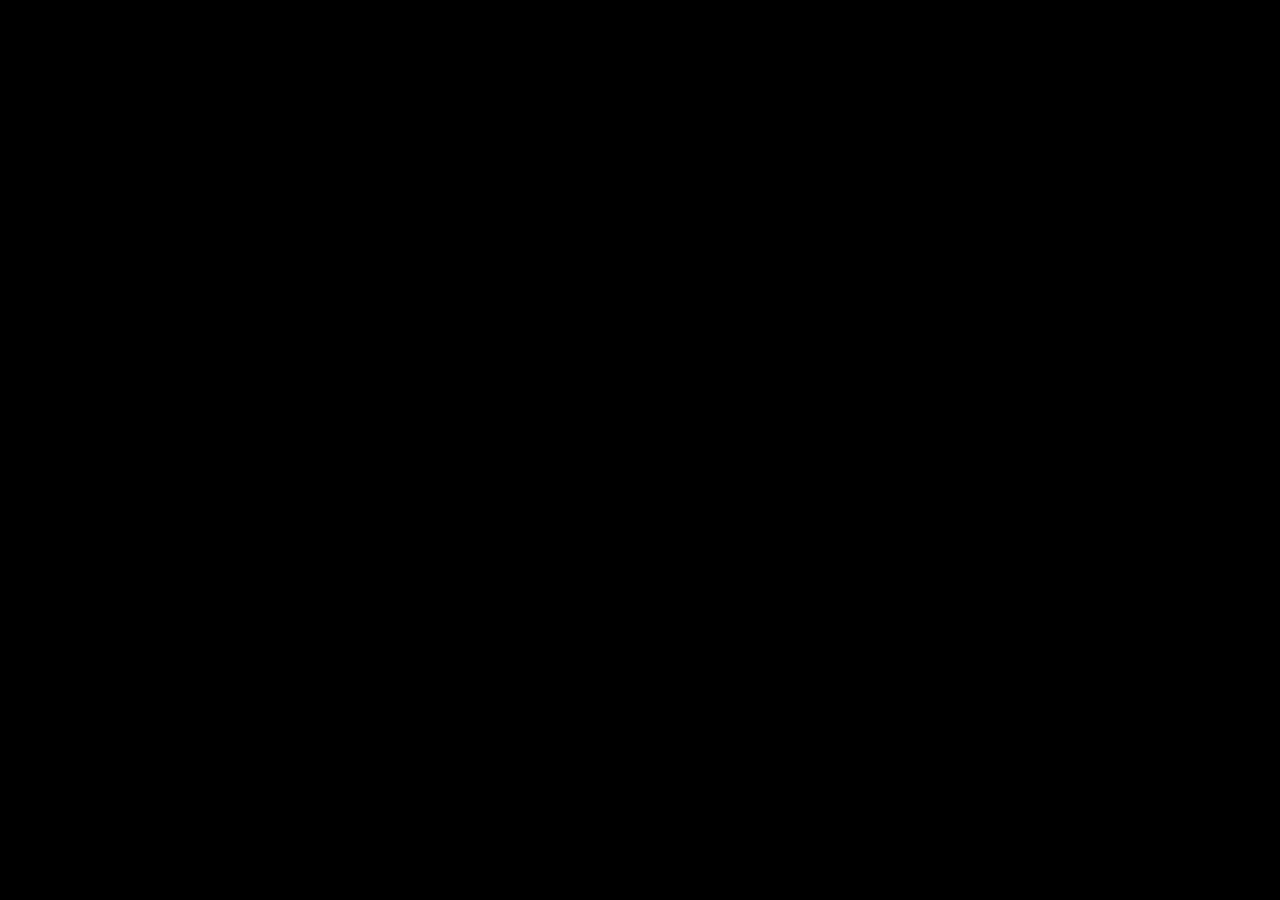
==== index.html @ f534bb90 "Update index.html" ====
<!DOCTYPE html>
<html lang="es">
<head>
  <meta charset="UTF-8">
  <meta name="viewport" content="width=device-width, initial-scale=1, maximum-scale=1, user-scalable=no">
  <title>ENTRENO PRO 2026 - Bulletproof v3.8</title>
  <link rel="manifest" href="./manifest.json">
  <meta name="theme-color" content="#000000">

  <style>
    @import url('https://fonts.googleapis.com/css2?family=Plus+Jakarta+Sans:wght@400;500;600;700;800&family=JetBrains+Mono:wght@500;700;800&display=swap');
    * { font-family: 'Plus Jakarta Sans', system-ui, sans-serif; box-sizing: border-box; margin: 0; padding: 0; }
    .mono { font-family: 'JetBrains Mono', monospace; }
    body { background-color: #000000; color: #f8fafc; min-height: 100vh; -webkit-tap-highlight-color: transparent; }
    
    .glass-card {
      background: linear-gradient(135deg, rgba(18, 18, 22, 0.7) 0%, rgba(10, 10, 14, 0.8) 100%);
      backdrop-filter: blur(20px);
      border: 1px solid rgba(255, 255, 255, 0.08);
    }
    
    .glass-nav {
      background: rgba(5, 5, 8, 0.85);
      backdrop-filter: blur(25px);
      border-top: 1px solid rgba(255, 255, 255, 0.06);
    }

    @keyframes neonPulse {
      0% { box-shadow: 0 0 25px rgba(16,185,129,0.5); border-color: rgba(16,185,129,0.9); }
      100% { box-shadow: 0 0 10px rgba(16,185,129,0.2); border-color: rgba(16,185,129,0.4); }
    }
    .saved-flash { animation: neonPulse 0.5s ease-out; }
    .no-scrollbar::-webkit-scrollbar { display: none; }
    .no-scrollbar { -ms-overflow-style: none; scrollbar-width: none; }
  </style>

  <script src="https://unpkg.com/react@18/umd/react.production.min.js" crossorigin></script>
  <script src="https://unpkg.com/react-dom@18/umd/react-dom.production.min.js" crossorigin></script>
  <script src="https://unpkg.com/@babel/standalone/babel.min.js"></script>
  <script src="https://cdn.tailwindcss.com"></script>
  
  <script src="https://accounts.google.com/gsi/client" async defer></script>
  <script src="https://apis.google.com/js/api.js" async defer></script>
</head>
<body class="bg-black text-slate-100 selection:bg-emerald-500 selection:text-black">
  <div id="root"></div>

  <script type="text/babel">
    const ROUTINE_DATA = [
      {
        id: "lunes",
        label: "LUNES",
        sub: "UPPER",
        ejercicios: [
          {
            id: "press-banca",
            nombre: "PRESS BANCA",
            series: 4,
            como: ["Retrae escápulas y pies firmes en el suelo", "Baja controlado al pecho medio, codos 45°", "Presiona vertical sin rebotar, bloquea arriba"],
            errores: ["Arquear lumbar excesivo o rebotar barra", "Codos totalmente abiertos a 90°"]
          },
          {
            id: "remo-barra",
            nombre: "REMO BARRA",
            series: 4,
            como: ["Bisagra cadera, torso 30-45° estable", "Rema hacia ombligo bajo, barra pegada", "Aprieta dorsales 1s arriba, baja lento"],
            errores: ["Tirar con impulso de lumbar", "Encoger hombros hacia orejas"]
          },
          {
            id: "press-inclinado-manc",
            nombre: "PRESS INCLINADO MANCUERNAS",
            series: 3,
            como: ["Banco 30°, muñecas neutras arriba", "Baja hasta estiramiento pecho sin chocar", "Sube sin juntar mancuernas bruscamente"],
            errores: ["Banco demasiado vertical", "Arco dorsal inestable"]
          },
          {
            id: "jalon-neutro",
            nombre: "JALÓN NEUTRO",
            series: 3,
            como: ["Agarre neutro cerrado, pecho alto", "Tira codos hacia costillas, no hacia atrás", "Estira completo sin perder tensión"],
            errores: ["Inclinarse mucho hacia atrás", "Usar solo bíceps sin deprimir escápulas"]
          },
          {
            id: "elevacion-lateral",
            nombre: "ELEVACIÓN LATERAL",
            series: 2,
            como: ["Mancuernas a lados, codo semi flexionado", "Eleva hasta altura hombro liderando codo", "Baja 2s sin balanceo"],
            errores: ["Usar trapecio superior", "Balancear tronco para impulso"]
          }
        ]
      },
      {
        id: "martes",
        label: "MARTES",
        sub: "LOWER",
        ejercicios: [
          {
            id: "sentadilla",
            nombre: "SENTADILLA",
            series: 4,
            como: ["Barra media-trapecio, pies ancho hombros", "Rodillas hacia afuera, rompe paralelo", "Sube empujando suelo, cadera y hombros a la vez"],
            errores: ["Talones se levantan o rodillas colapsan dentro", "Perder tensión lumbar abajo"]
          },
          {
            id: "rdl",
            nombre: "RDL",
            series: 3,
            como: ["Barra pegada a piernas, bisagra profunda", "Espalda neutra, glúteos atrás hasta estiramiento", "Sube empujando cadera adelante"],
            errores: ["Flexionar rodillas como sentadilla", "Redondear espalda baja"]
          },
          {
            id: "prensa-45",
            nombre: "PRENSA 45°",
            series: 2,
            como: ["Pies medios plataforma, lumbar apoyada", "Baja controlado hasta 90° rodilla", "Empuja sin bloquear rodillas violento"],
            errores: ["Glúteo se despega abajo", "Bajar muy corto por ego"]
          },
          {
            id: "curl-femoral-tumbado",
            nombre: "CURL FEMORAL TUMBADO",
            series: 3,
            como: ["Cadera pegada al banco, agarre firme", "Flexiona hasta tope sin levantar cadera", "Baja lento 2s"],
            errores: ["Elevar cadera para trampear", "Rango parcial constante"]
          },
          {
            id: "gemelo-pie",
            nombre: "GEMELO DE PIE",
            series: 4,
            como: ["Apoyo antepié, estira abajo completo", "Pausa 1s arriba contrayendo fuerte", "Rodilla extendida sin bloqueo"],
            errores: ["Rebotar sin control", "No estirar abajo"]
          }
        ]
      },
      {
        id: "jueves",
        label: "JUEVES",
        sub: "UPPER",
        ejercicios: [
          {
            id: "press-militar",
            nombre: "PRESS MILITAR",
            series: 3,
            como: ["Glúteo apretado, costillas abajo", "Barra de clavícula a sobre cabeza recto", "Cabeza pasa al frente al final"],
            errores: ["Arquear lumbar excesivo", "Barra se va muy al frente"]
          },
          {
            id: "remo-polea",
            nombre: "REMO POLEA",
            series: 3,
            como: ["Torso vertical, agarre medio", "Codos atrás, pausa 1s contra abdomen", "Estira dorsal sin encorvar"],
            errores: ["Jalar con impulso de tronco", "No retraer escápula"]
          },
          {
            id: "fondos",
            nombre: "FONDOS",
            series: 3,
            como: ["Hombros deprimidos, leve inclinación", "Baja hasta 90° codo, pecho estirado", "Sube bloqueando sin encoger"],
            errores: ["Hombros hacia orejas", "Rango muy corto"]
          },
          {
            id: "curl-inclinado",
            nombre: "CURL INCLINADO",
            series: 3,
            como: ["Banco 60°, hombros atrás", "Curl sin mover hombro, supina completo", "Baja lento estirando bíceps"],
            errores: ["Balancear mancuerna con hombro", "No extender abajo"]
          },
          {
            id: "pajaros-maquina",
            nombre: "PÁJAROS MÁQUINA",
            series: 3,
            como: ["Pecho apoyado, agarre neutro", "Abre codos atrás hasta línea hombro", "Aprieta deltoide posterior arriba"],
            errores: ["Usar trapecio superior", "Rango excesivo hiperextendiendo"]
          }
        ]
      },
      {
        id: "viernes",
        label: "VIERNES",
        sub: "LOWER",
        ejercicios: [
          {
            id: "hack-squat",
            nombre: "HACK SQUAT",
            series: 3,
            como: ["Espalda pegada, pies medio-altos", "Baja profundo controlado", "Empuja con talón sin despegar lumbar"],
            errores: ["Rodillas dentro o talones arriba", "Descenso a medias"]
          },
          {
            id: "hip-thrust",
            nombre: "HIP THRUST",
            series: 3,
            como: ["Escápulas en banco, barbilla neutra", "Sube cadera hasta línea rodilla-hombro", "Aprieta glúteo 1s arriba"],
            errores: ["Hiperextender lumbar arriba", "Pies muy lejos/cerca"]
          },
          {
            id: "bulgara",
            nombre: "ZANCADA BÚLGARA",
            series: 2,
            como: ["Pie trasero en banco, tronco recto", "Baja rodilla trasera casi al suelo", "Sube con pierna delantera sin impulso"],
            errores: ["Tronco se inclina excesivo", "Rodilla delantera colapsa dentro"]
          },
          {
            id: "ext-cuadriceps",
            nombre: "EXTENSIÓN CUÁDRICEPS",
            series: 2,
            como: ["Respaldo firme, punta pie neutra", "Extiende hasta casi bloqueo controlado", "Baja 2s sin dejar caer"],
            errores: ["Arrancar con tirón de cadera", "Dejar caer el peso en la bajada"]
          }
        ]
      }
    ];

    const MODE_CONFIGS = {
      fuerza: {
        label: "FUERZA",
        repsDefault: 4,
        repsRange: "3-5",
        rirDefault: 2,
        restDefault: 180,
        desc: "Alta Carga · Descanso Largo"
      },
      hipertrofia: {
        label: "HIPERTROFIA",
        repsDefault: 8,
        repsRange: "6-12",
        rirDefault: 1,
        restDefault: 90,
        desc: "Volumen Óptimo · Tensión Estructurada"
      },
      resistencia: {
        label: "RESISTENCIA",
        repsDefault: 15,
        repsRange: "12-20",
        rirDefault: 0,
        restDefault: 60,
        desc: "Densidad Metabólica · Fallo Controlado"
      }
    };

    function App() {
      const [activeTab, setActiveTab] = React.useState("lunes");
      const [trainingMode, setTrainingMode] = React.useState("hipertrofia");
      const [profiles, setProfiles] = React.useState(["Perfil Principal"]);
      const [currentProfile, setCurrentProfile] = React.useState("Perfil Principal");
      const [logs, setLogs] = React.useState({});
      const [expandedEx, setExpandedEx] = React.useState({});
      const [showHelp, setShowHelp] = React.useState({});
      const [showGlossary, setShowGlossary] = React.useState(false);
      const [inputs, setInputs] = React.useState({});
      const [syncStatus, setSyncStatus] = React.useState("Desconectado de Drive");
      const [accessToken, setAccessToken] = React.useState(null);
      const [flashExId, setFlashExId] = React.useState(null);
      const [timer, setTimer] = React.useState({ active: false, secondsLeft: 0, totalSeconds: 0, exName: "" });

      const currentMode = MODE_CONFIGS[trainingMode];

      React.useEffect(() => {
        const saved = localStorage.getItem(`entreno_logs_${currentProfile}`);
        if (saved) {
          try { setLogs(JSON.parse(saved)); } catch(e){}
        } else {
          setLogs({});
        }
      }, [currentProfile]);

      React.useEffect(() => {
        let interval = null;
        if (timer.active && timer.secondsLeft > 0) {
          interval = setInterval(() => {
            setTimer(prev => ({ ...prev, secondsLeft: prev.secondsLeft - 1 }));
          }, 1000);
        } else if (timer.secondsLeft === 0 && timer.active) {
          setTimer(prev => ({ ...prev, active: false }));
          if (navigator.vibrate) navigator.vibrate([200, 100, 200]);
        }
        return () => clearInterval(interval);
      }, [timer.active, timer.secondsLeft]);

      const handleGoogleLogin = () => {
        const client = google.accounts.oauth2.initTokenClient({
          client_id: '743772639737-jrf3qhna3putebqeve97i7p1krftd6j3.apps.googleusercontent.com',
          scope: 'https://www.googleapis.com/auth/drive.file',
          callback: (response) => {
            if (response.access_token) {
              setAccessToken(response.access_token);
              setSyncStatus("Conectado a Drive ☁️");
              alert("¡Conectado correctamente con Google Drive!");
            }
          },
        });
        client.requestAccessToken();
      };

      const syncToDriveCloud = async (updatedLogs) => {
        if (!accessToken) return;
        setSyncStatus("Sincronizando...");
        try {
          const fileContent = JSON.stringify({ profile: currentProfile, logs: updatedLogs, updatedAt: new Date().toISOString() }, null, 2);
          const fileName = `entreno_backup_${currentProfile}.json`;

          const searchRes = await fetch(`https://www.googleapis.com/drive/v3/files?q=name='${fileName}' and mimeType='application/json'`, {
            headers: { Authorization: `Bearer ${accessToken}` }
          });
          const searchData = await searchRes.json();

          if (searchData.files && searchData.files.length > 0) {
            const fileId = searchData.files[0].id;
            await fetch(`https://www.googleapis.com/upload/drive/v3/files/${fileId}?uploadType=media`, {
              method: 'PATCH',
              headers: { Authorization: `Bearer ${accessToken}`, 'Content-Type': 'application/json' },
              body: fileContent
            });
          } else {
            const metadata = { name: fileName, mimeType: 'application/json' };
            const form = new FormData();
            form.append('metadata', new Blob([JSON.stringify(metadata)], { type: 'application/json' }));
            form.append('file', new Blob([fileContent], { type: 'application/json' }));

            await fetch('https://www.googleapis.com/upload/drive/v3/files?uploadType=multipart', {
              method: 'POST',
              headers: { Authorization: `Bearer ${accessToken}` },
              body: form
            });
          }
          setSyncStatus("Sincronizado ✔️");
        } catch (err) {
          setSyncStatus("Error Drive ⚠️");
        }
      };

      const handleWeightChange = (exId, delta) => {
        setInputs(prev => {
          const current = prev[exId] || { peso: 50, reps: currentMode.repsDefault, rir: currentMode.rirDefault };
          const newPeso = Math.max(0, +(current.peso + delta).toFixed(2));
          return { ...prev, [exId]: { ...current, peso: newPeso } };
        });
      };

      const handleStepChange = (exId, field, delta) => {
        setInputs(prev => {
          const current = prev[exId] || { peso: 50, reps: currentMode.repsDefault, rir: currentMode.rirDefault };
          let val = current[field] + delta;
          if (field === 'reps') val = Math.max(1, val);
          if (field === 'rir') val = Math.max(0, Math.min(5, val));
          return { ...prev, [exId]: { ...current, [field]: val } };
        });
      };

      const handleSaveSet = (ex) => {
        const exId = ex.id;
        const setInput = inputs[exId] || { peso: 50, reps: currentMode.repsDefault, rir: currentMode.rirDefault };
        const newLogs = { ...logs };
        if (!newLogs[exId]) newLogs[exId] = [];
        const newEntry = {
          fecha: new Date().toISOString().split('T')[0],
          hora: new Date().toLocaleTimeString([], { hour: '2-digit', minute: '2-digit' }),
          modo: trainingMode,
          ...setInput
        };
        newLogs[exId].unshift(newEntry);
        setLogs(newLogs);
        
        localStorage.setItem(`entreno_logs_${currentProfile}`, JSON.stringify(newLogs));
        syncToDriveCloud(newLogs);

        setFlashExId(exId);
        setTimeout(() => setFlashExId(null), 600);

        const restSecs = currentMode.restDefault;
        setTimer({ active: true, secondsLeft: restSecs, totalSeconds: restSecs, exName: ex.nombre });
      };

      const handleDeleteSet = (exId, index) => {
        const newLogs = { ...logs };
        if (newLogs[exId]) {
          newLogs[exId].splice(index, 1);
          if (newLogs[exId].length === 0) delete newLogs[exId];
          setLogs(newLogs);
          localStorage.setItem(`entreno_logs_${currentProfile}`, JSON.stringify(newLogs));
          syncToDriveCloud(newLogs);
        }
      };

      const handleAddProfile = () => {
        const name = prompt("Nombre del nuevo perfil:");
        if (name && !profiles.includes(name)) {
          const updated = [...profiles, name];
          setProfiles(updated);
          setCurrentProfile(name);
        }
      };

      const getPlateBreakdown = (totalKg) => {
        const bar = 20;
        if (!totalKg || totalKg <= bar) return "Barra (20kg)";
        let rem = (totalKg - bar) / 2;
        if (rem <= 0) return "Barra (20kg)";
        const plates = [25, 20, 15, 10, 5, 2.5, 1.25];
        let res = [];
        for (let p of plates) {
          while (rem >= p - 0.001) {
            res.push(p);
            rem = Math.round((rem - p) * 100) / 100;
          }
        }
        const counts = {};
        res.forEach(v => { counts[v] = (counts[v] || 0) + 1; });
        const txt = Object.keys(counts).sort((a, b) => b - a).map(k => `${counts[k]}x${k}k`).join('+');
        return `${txt} / lado`;
      };

      const formatTime = (secs) => {
        const m = Math.floor(secs / 60);
        const s = secs % 60;
        return `${m}:${s < 10 ? '0' : ''}${s}`;
      };

      const currentDay = ROUTINE_DATA.find(d => d.id === activeTab);

      const todayDate = new Date().toISOString().split('T')[0];
      let totalSessionSets = 0;
      let totalSessionVolume = 0;

      if (currentDay) {
        currentDay.ejercicios.forEach(ex => {
          const exLogs = logs[ex.id] || [];
          const todayLogs = exLogs.filter(e => e.fecha === todayDate);
          totalSessionSets += todayLogs.length;
          todayLogs.forEach(entry => {
            totalSessionVolume += (entry.peso || 0) * (entry.reps || 0);
          });
        });
      }

      return (
        <div className="min-h-screen bg-black text-slate-100 flex flex-col pb-36 selection:bg-emerald-500 selection:text-black">
          
          <header className="border-b border-white/5 bg-black/90 backdrop-blur-2xl px-4 py-3 sticky top-0 z-30">
            <div className="max-w-4xl mx-auto flex items-center justify-between gap-3">
              <div className="flex items-center gap-2.5">
                <div className="w-8 h-8 rounded-xl bg-emerald-500/15 border border-emerald-500/30 flex items-center justify-center text-emerald-400 font-black text-xs mono shadow-[0_0_15px_rgba(16,185,129,0.25)]">
                  ⚡
                </div>
                <div>
                  <h1 className="text-emerald-400 font-extrabold text-sm tracking-tight mono leading-none">ENTRENO PRO</h1>
                  <span className="text-[9px] text-neutral-400 font-bold tracking-widest uppercase">MODE ENGINE v3.8</span>
                </div>
              </div>

              <div className="flex items-center gap-2">
                <button 
                  onClick={() => setShowGlossary(true)}
                  className="bg-neutral-900/90 border border-emerald-500/40 text-xs px-2.5 py-1.5 rounded-xl text-emerald-400 font-black flex items-center gap-1 shadow-[0_0_10px_rgba(16,185,129,0.15)]"
                >
                  <span>❓</span> Glosario
                </button>
                <select 
                  value={currentProfile}
                  onChange={(e) => setCurrentProfile(e.target.value)}
                  className="bg-neutral-900/90 border border-white/10 text-xs font-bold rounded-xl px-2.5 py-1.5 text-slate-200 outline-none focus:border-emerald-500"
                >
                  {profiles.map(p => <option key={p} value={p}>{p}</option>)}
                </select>
                <button 
                  onClick={handleAddProfile}
                  className="bg-neutral-900/90 border border-white/10 text-xs px-2.5 py-1.5 rounded-xl hover:bg-neutral-800 text-emerald-400 font-black"
                >
                  +
                </button>
              </div>
            </div>
          </header>

          {/* MODAL DE GLOSARIO */}
          {showGlossary && (
            <div className="fixed inset-0 bg-black/80 backdrop-blur-md z-50 flex items-center justify-center p-4">
              <div className="glass-card border border-emerald-500/40 rounded-3xl p-5 max-w-md w-full space-y-4 shadow-2xl animate-fadeIn">
                <div className="flex items-center justify-between border-b border-white/10 pb-3">
                  <h3 className="text-emerald-400 font-black text-sm uppercase tracking-wider flex items-center gap-2">
                    <span>📖</span> Glosario Técnico de Entrenamiento
                  </h3>
                  <button 
                    onClick={() => setShowGlossary(false)}
                    className="w-8 h-8 rounded-xl bg-neutral-900 text-neutral-400 hover:text-white flex items-center justify-center font-black"
                  >
                    ✕
                  </button>
                </div>

                <div className="space-y-3 text-xs text-slate-300 max-h-[60vh] overflow-y-auto pr-1">
                  <div className="bg-neutral-900/90 p-3 rounded-2xl border border-white/5 space-y-1">
                    <strong className="text-emerald-400 font-extrabold">RIR (Reps in Reserve):</strong>
                    <p className="text-neutral-400 text-[11px]">Repeticiones que te quedan en recámara antes del fallo técnico absoluto.</p>
                  </div>
                  <div className="bg-neutral-900/90 p-3 rounded-2xl border border-white/5 space-y-1">
                    <strong className="text-cyan-400 font-extrabold">Tonelaje / Volumen:</strong>
                    <p className="text-neutral-400 text-[11px]">Suma total de Peso × Repeticiones completadas en la sesión.</p>
                  </div>
                </div>

                <button 
                  onClick={() => setShowGlossary(false)}
                  className="w-full bg-emerald-400 text-black font-black py-3 rounded-2xl text-xs uppercase tracking-wider shadow-lg shadow-emerald-400/20"
                >
                  Entendido
                </button>
              </div>
            </div>
          )}

          {activeTab !== "progreso" && currentDay && (
            <div className="max-w-4xl mx-auto w-full px-4 pt-3 space-y-2">
              
              {/* SELECTOR DE MODO DE ENTRENAMIENTO */}
              <div className="glass-card rounded-2xl p-2.5 border border-white/10 shadow-xl flex items-center justify-between gap-2">
                <span className="text-[9px] font-black uppercase tracking-widest text-neutral-400 pl-1">ENFOQUE</span>
                <div className="flex items-center gap-1.5 flex-1 max-w-xs">
                  {Object.keys(MODE_CONFIGS).map(modeKey => {
                    const cfg = MODE_CONFIGS[modeKey];
                    const isActive = trainingMode === modeKey;
                    return (
                      <button
                        key={modeKey}
                        onClick={() => setTrainingMode(modeKey)}
                        className={`flex-1 py-1.5 px-2 rounded-xl text-[10px] font-black uppercase transition-all ${isActive ? 'bg-emerald-400 text-black shadow-[0_0_12px_rgba(16,185,129,0.4)] scale-105' : 'bg-neutral-900 text-neutral-400 hover:text-white border border-white/5'}`}
                      >
                        {cfg.label}
                      </button>
                    );
                  })}
                </div>
              </div>

              {/* MÉTROLOGÍA DE SESIÓN */}
              <div className="glass-card rounded-2xl p-3 flex items-center justify-between border border-white/10 shadow-xl">
                <div>
                  <div className="text-[9px] font-black uppercase tracking-widest text-neutral-400">SESIÓN ACTIVA</div>
                  <div className="text-xs font-extrabold text-slate-200 mt-0.5">{currentDay.label} · <span className="text-emerald-400">{currentMode.label}</span></div>
                  <div className="text-[9px] text-cyan-400 font-semibold mt-0.5">{currentMode.desc}</div>
                </div>
                <div className="flex items-center gap-4 text-right">
                  <div>
                    <div className="text-[9px] font-black uppercase tracking-widest text-cyan-400 mono">VOLUMEN</div>
                    <div className="text-xs font-black mono text-white">{totalSessionVolume.toLocaleString()} <span className="text-neutral-500 text-[9px]">kg</span></div>
                  </div>
                  <div>
                    <div className="text-[9px] font-black uppercase tracking-widest text-emerald-400 mono">SERIES</div>
                    <div className="text-xs font-black mono text-white">{totalSessionSets} <span className="text-neutral-500 text-[9px]">hechas</span></div>
                  </div>
                </div>
              </div>
            </div>
          )}

          <main className="max-w-4xl mx-auto w-full px-4 py-3 flex-1">
            {activeTab === "progreso" ? (
              <div className="space-y-4">
                <div className="glass-card rounded-3xl p-6 shadow-2xl">
                  <h3 className="text-xs font-black uppercase tracking-widest text-emerald-400 mb-2">Sincronización en la Nube</h3>
                  <p className="text-xs text-neutral-400 mb-4">
                    Estado: <strong className="text-slate-200 font-bold">{syncStatus}</strong>
                  </p>
                  {!accessToken ? (
                    <button 
                      onClick={handleGoogleLogin}
                      className="bg-sky-400 text-black font-extrabold text-xs px-5 py-3 rounded-2xl shadow-lg shadow-sky-400/20 hover:bg-sky-300 transition"
                    >
                      Conectar Google Drive
                    </button>
                  ) : (
                    <p className="text-xs text-emerald-300 font-bold">¡Conectado! Sincronización activa en tiempo real.</p>
                  )}
                </div>

                <div className="glass-card rounded-3xl p-6 shadow-2xl">
                  <h3 className="text-xs font-black uppercase tracking-widest text-slate-300 mb-4">Historial Global ({currentProfile})</h3>
                  {Object.keys(logs).length === 0 ? (
                    <p className="text-xs text-neutral-500 italic">No hay series registradas todavía.</p>
                  ) : (
                    <div className="space-y-4">
                      {Object.entries(logs).map(([exId, entries]) => (
                        <div key={exId} className="border-b border-white/5 pb-3 last:border-0">
                          <div className="text-xs font-black text-emerald-400 uppercase tracking-wider">{exId.replace('-', ' ')}</div>
                          <div className="mt-2 space-y-1.5">
                            {entries.map((e, idx) => (
                              <div key={idx} className="text-xs text-slate-300 flex justify-between mono bg-black/60 px-3.5 py-2 rounded-xl border border-white/5">
                                <span className="text-neutral-400">{e.fecha} {e.hora} <strong className="text-cyan-400 uppercase text-[9px]">[{e.modo || 'hip'}]</strong></span>
                                <span className="font-extrabold text-emerald-400">{e.peso} kg × {e.reps} reps (RIR {e.rir})</span>
                              </div>
                            ))}
                          </div>
                        </div>
                      ))}
                    </div>
                  )}
                </div>
              </div>
            ) : (
              currentDay && (
                <div className="space-y-3">
                  {currentDay.ejercicios.map((ex) => {
                    const isExpanded = expandedEx[ex.id];
                    const isHelpOpen = showHelp[ex.id];
                    const exInput = inputs[ex.id] || { peso: 50, reps: currentMode.repsDefault, rir: currentMode.rirDefault };
                    const exLogs = logs[ex.id] || [];
                    const isFlashing = flashExId === ex.id;
                    const todayLogs = exLogs.filter(e => e.fecha === todayDate);
                    const completedSetsCount = todayLogs.length;
                    const lastSet = exLogs[0];

                    return (
                      <div key={ex.id} className={`glass-card rounded-2xl overflow-hidden shadow-2xl transition-all ${isFlashing ? 'saved-flash border-emerald-500 bg-emerald-950/20' : ''}`}>
                        
                        <button 
                          onClick={() => setExpandedEx(prev => ({ ...prev, [ex.id]: !prev[ex.id] }))}
                          className="w-full text-left p-3 flex justify-between items-center gap-3 active:bg-white/5 transition"
                        >
                          <div className="flex-1">
                            <div className="flex items-center justify-between gap-2">
                              <h3 className="text-xs font-black tracking-tight text-emerald-400 uppercase">{ex.nombre}</h3>
                              
                              <div className="flex items-center gap-1">
                                {Array.from({ length: ex.series }).map((_, i) => (
                                  <div 
                                    key={i} 
                                    className={`w-2 h-2 rounded-full transition-all ${i < completedSetsCount ? 'bg-emerald-400 shadow-[0_0_8px_rgba(16,185,129,0.9)] scale-110' : 'bg-neutral-800 border border-neutral-700'}`} 
                                  />
                                ))}
                              </div>
                            </div>

                            <div className="mt-1 text-[10px] text-neutral-400 flex items-center justify-between font-medium">
                              <div className="flex items-center gap-1.5">
                                <span className="text-slate-200 font-bold">{ex.series} series</span>
                                <span>·</span>
                                <span>{currentMode.repsRange} reps</span>
                                <span>·</span>
                                <span>RIR {currentMode.rirDefault}</span>
                              </div>
                              
                              {!isExpanded && lastSet && (
                                <span className="text-emerald-300 mono text-[9px] font-extrabold bg-emerald-950/60 px-2 py-0.5 rounded-full border border-emerald-500/30">
                                  Último: {lastSet.peso}kg × {lastSet.reps}
                                </span>
                              )}
                            </div>
                          </div>
                        </button>

                        {isExpanded && (
                          <div className="px-3 pb-3 pt-1 border-t border-white/5 bg-black/40 space-y-2.5 text-xs">
                            
                            <div>
                              <button
                                onClick={() => setShowHelp(prev => ({ ...prev, [ex.id]: !prev[ex.id] }))}
                                className="w-full bg-neutral-900/80 border border-white/10 hover:border-emerald-500/40 text-neutral-400 font-bold py-1 px-2.5 rounded-xl flex items-center justify-between text-[10px] transition"
                              >
                                <span className="flex items-center gap-1.5 text-emerald-400">
                                  <span>💡</span> Guía Técnica
                                </span>
                                <span className="text-neutral-500">{isHelpOpen ? '▲ Ocultar' : '▼ Ver'}</span>
                              </button>

                              {isHelpOpen && (
                                <div className="grid grid-cols-1 gap-2 mt-2">
                                  <div className="bg-emerald-950/20 border border-emerald-500/20 rounded-xl p-2.5">
                                    <span className="text-[9px] font-black text-emerald-400 uppercase">Técnica Clave</span>
                                    <ul className="list-disc list-inside text-slate-300 mt-0.5 space-y-0.5 text-[10px]">
                                      {ex.como.map((c, i) => <li key={i}>{c}</li>)}
                                    </ul>
                                  </div>
                                  <div className="bg-rose-950/20 border border-rose-500/20 rounded-xl p-2.5">
                                    <span className="text-[9px] font-black text-rose-400 uppercase">Errores a Evitar</span>
                                    <ul className="list-disc list-inside text-neutral-400 mt-0.5 space-y-0.5 text-[10px]">
                                      {ex.errores.map((e, i) => <li key={i}>{e}</li>)}
                                    </ul>
                                  </div>
                                </div>
                              )}
                            </div>

                            {todayLogs.length > 0 && (
                              <div className="space-y-1">
                                <span className="font-black text-[9px] text-emerald-400 uppercase tracking-widest">SERIES COMPLETADAS</span>
                                <div className="space-y-1">
                                  {todayLogs.map((set, sIndex) => {
                                    const originalIndex = exLogs.findIndex(item => item === set);
                                    return (
                                      <div key={sIndex} className="flex items-center justify-between bg-neutral-900/90 border border-white/10 rounded-xl px-3 py-1.5 mono text-xs">
                                        <div className="flex items-center gap-2.5">
                                          <span className="w-5 h-5 rounded-md bg-emerald-500/20 text-emerald-400 font-black flex items-center justify-center text-[9px]">
                                            #{todayLogs.length - sIndex}
                                          </span>
                                          <span className="font-extrabold text-white">{set.peso} kg</span>
                                          <span className="text-neutral-500">×</span>
                                          <span className="font-extrabold text-slate-200">{set.reps} reps</span>
                                          <span className="text-neutral-500 text-[9px]">(RIR {set.rir})</span>
                                        </div>
                                        <button 
                                          onClick={() => handleDeleteSet(ex.id, originalIndex)}
                                          className="text-neutral-500 hover:text-rose-400 font-black px-1"
                                        >
                                          ✕
                                        </button>
                                      </div>
                                    );
                                  })}
                                </div>
                              </div>
                            )}

                            <div className="bg-neutral-950/90 border border-emerald-500/30 rounded-2xl p-2.5 space-y-2">
                              <div className="flex items-center justify-between">
                                <span className="font-black text-[9px] text-emerald-400 uppercase tracking-widest">NUEVA SERIE [{currentMode.label}]</span>
                                {lastSet && (
                                  <span className="text-[9px] text-cyan-300 mono font-bold bg-cyan-950/50 px-2 py-0.5 rounded-lg border border-cyan-500/30">
                                    Ant: {lastSet.peso}kg × {lastSet.reps}
                                  </span>
                                )}
                              </div>

                              <div className="flex items-center gap-2">
                                
                                <div className="flex-1 bg-neutral-900 rounded-xl p-1.5 border border-white/5 flex flex-col items-center">
                                  <span className="text-[8px] font-black text-neutral-400 uppercase">PESO (KG)</span>
                                  <div className="flex items-center justify-between w-full mt-0.5">
                                    <button onClick={() => handleWeightChange(ex.id, -2.5)} className="w-5 h-5 bg-neutral-800 text-slate-300 rounded text-xs font-black">-</button>
                                    <span className="font-black text-xs text-emerald-400 mono">{exInput.peso}</span>
                                    <button onClick={() => handleWeightChange(ex.id, 2.5)} className="w-5 h-5 bg-neutral-800 text-slate-300 rounded text-xs font-black">+</button>
                                  </div>
                                </div>

                                <div className="flex-1 bg-neutral-900 rounded-xl p-1.5 border border-white/5 flex flex-col items-center">
                                  <span className="text-[8px] font-black text-neutral-400 uppercase">REPS</span>
                                  <div className="flex items-center justify-between w-full mt-0.5">
                                    <button onClick={() => handleStepChange(ex.id, 'reps', -1)} className="w-5 h-5 bg-neutral-800 text-slate-300 rounded text-xs font-black">-</button>
                                    <span className="font-black text-xs text-white mono">{exInput.reps}</span>
                                    <button onClick={() => handleStepChange(ex.id, 'reps', 1)} className="w-5 h-5 bg-neutral-800 text-slate-300 rounded text-xs font-black">+</button>
                                  </div>
                                </div>

                                <div className="flex-1 bg-neutral-900 rounded-xl p-1.5 border border-white/5 flex flex-col items-center">
                                  <span className="text-[8px] font-black text-neutral-400 uppercase">RIR</span>
                                  <div className="flex items-center justify-between w-full mt-0.5">
                                    <button onClick={() => handleStepChange(ex.id, 'rir', -1)} className="w-5 h-5 bg-neutral-800 text-slate-300 rounded text-xs font-black">-</button>
                                    <span className="font-black text-xs text-white mono">{exInput.rir}</span>
                                    <button onClick={() => handleStepChange(ex.id, 'rir', 1)} className="w-5 h-5 bg-neutral-800 text-slate-300 rounded text-xs font-black">+</button>
                                  </div>
                                </div>

                                <button 
                                  onClick={() => handleSaveSet(ex)}
                                  className="h-11 w-12 bg-emerald-400 hover:bg-emerald-300 active:scale-95 text-black font-black rounded-xl text-lg flex items-center justify-center shadow-lg shadow-emerald-400/30 transition"
                                  title="Guardar Serie"
                                >
                                  ✓
                                </button>

                              </div>

                              <div className="text-[9px] mono text-cyan-400 text-right px-0.5 font-semibold">
                                ⚖️ {getPlateBreakdown(exInput.peso)}
                              </div>
                            </div>

                          </div>
                        )}
                      </div>
                    );
                  })}
                </div>
              )
            )}
          </main>

          <nav className="glass-nav fixed bottom-0 left-0 right-0 z-40 px-3 py-2">
            <div className="max-w-md mx-auto flex items-center justify-around gap-1">
              {ROUTINE_DATA.map(day => (
                <button
                  key={day.id}
                  onClick={() => setActiveTab(day.id)}
                  className={`flex-1 py-1.5 px-1 rounded-xl text-[10px] font-extrabold flex flex-col items-center gap-0.5 transition ${activeTab === day.id ? 'bg-emerald-400 text-black shadow-[0_0_15px_rgba(16,185,129,0.4)]' : 'text-neutral-400 hover:text-white'}`}
                >
                  <span className="tracking-tighter">{day.label}</span>
                  <span className="text-[8px] opacity-70 font-medium">{day.sub}</span>
                </button>
              ))}
              <button
                onClick={() => setActiveTab("progreso")}
                className={`flex-1 py-1.5 px-1 rounded-xl text-[10px] font-extrabold flex flex-col items-center gap-0.5 transition ${activeTab === "progreso" ? 'bg-emerald-400 text-black shadow-[0_0_15px_rgba(16,185,129,0.4)]' : 'text-neutral-400 hover:text-white'}`}
              >
                <span className="tracking-tighter">CLOUD</span>
                <span className="text-[8px] opacity-70 font-medium">DRIVE</span>
              </button>
            </div>
          </nav>

          {timer.active && (
            <div className="fixed bottom-16 left-3 right-3 max-w-lg mx-auto glass-card border border-emerald-500/60 rounded-2xl p-3 shadow-2xl flex items-center justify-between gap-2 z-50">
              <div className="flex items-center gap-2.5">
                <div className="w-10 h-10 rounded-xl bg-emerald-500/20 border border-emerald-500/40 flex items-center justify-center text-emerald-400 mono font-black text-sm">
                  ⏱️
                </div>
                <div>
                  <div className="text-[9px] font-extrabold text-neutral-400 uppercase">{timer.exName}</div>
                  <div className="text-lg font-black mono text-emerald-400 leading-none mt-0.5">
                    {formatTime(timer.secondsLeft)}
                  </div>
                </div>
              </div>

              <div className="flex items-center gap-1.5">
                <button 
                  onClick={() => setTimer(prev => ({ ...prev, secondsLeft: Math.max(0, prev.secondsLeft - 30) }))}
                  className="bg-neutral-900 border border-white/10 text-[10px] font-bold px-2.5 py-1.5 rounded-lg text-slate-300"
                >
                  -30s
                </button>
                <button 
                  onClick={() => setTimer(prev => ({ ...prev, secondsLeft: prev.secondsLeft + 30 }))}
                  className="bg-neutral-900 border border-white/10 text-[10px] font-bold px-2.5 py-1.5 rounded-lg text-slate-300"
                >
                  +30s
                </button>
                <button 
                  onClick={() => setTimer(prev => ({ ...prev, active: false }))}
                  className="bg-rose-500/20 border border-rose-500/40 text-rose-400 text-xs font-black w-8 h-8 rounded-lg flex items-center justify-center ml-0.5"
                >
                  ✕
                </button>
              </div>
            </div>
          )}
        </div>
      );
    }

    document.getElementById('root') && ReactDOM.createRoot(document.getElementById('root')).render(<App />);
  </script>
</body>
</html>
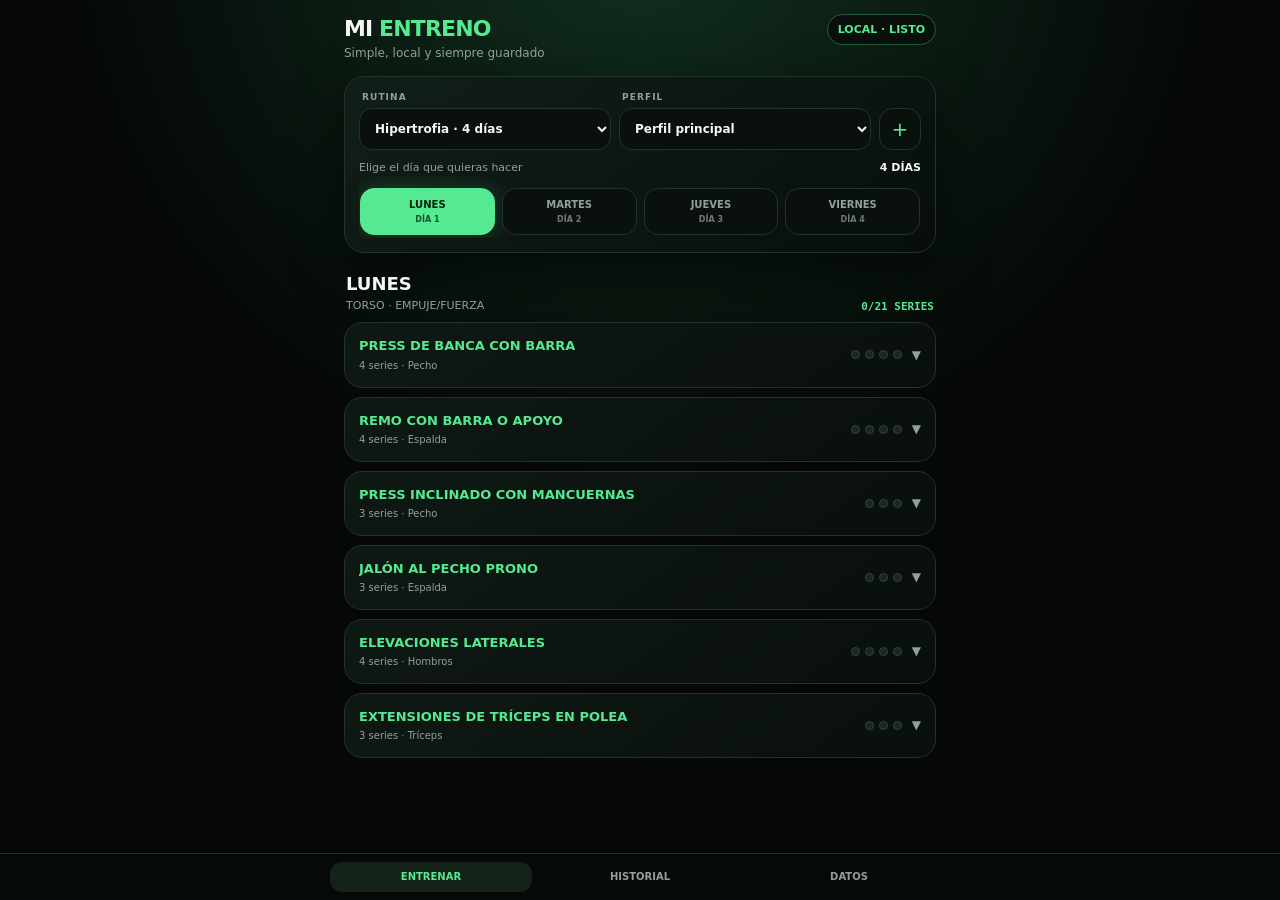
==== commit b73a6355: "Build reliable mobile workout tracker" ====
--- a/index.html
+++ b/index.html
@@ -1,841 +1,170 @@
-<!DOCTYPE html>
+<!doctype html>
 <html lang="es">
 <head>
-  <meta charset="UTF-8">
-  <meta name="viewport" content="width=device-width, initial-scale=1, maximum-scale=1, user-scalable=no">
-  <title>ENTRENO PRO 2026 - Bulletproof v3.8</title>
+  <meta charset="utf-8">
+  <meta name="viewport" content="width=device-width,initial-scale=1,viewport-fit=cover,user-scalable=no">
+  <meta name="theme-color" content="#07110d">
+  <meta name="apple-mobile-web-app-capable" content="yes">
+  <meta name="description" content="Registro de entrenamiento local, rápido y fiable.">
+  <title>Mi Entreno</title>
   <link rel="manifest" href="./manifest.json">
-  <meta name="theme-color" content="#000000">
-
+  <link rel="icon" href="./icon.svg" type="image/svg+xml">
   <style>
-    @import url('https://fonts.googleapis.com/css2?family=Plus+Jakarta+Sans:wght@400;500;600;700;800&family=JetBrains+Mono:wght@500;700;800&display=swap');
-    * { font-family: 'Plus Jakarta Sans', system-ui, sans-serif; box-sizing: border-box; margin: 0; padding: 0; }
-    .mono { font-family: 'JetBrains Mono', monospace; }
-    body { background-color: #000000; color: #f8fafc; min-height: 100vh; -webkit-tap-highlight-color: transparent; }
-    
-    .glass-card {
-      background: linear-gradient(135deg, rgba(18, 18, 22, 0.7) 0%, rgba(10, 10, 14, 0.8) 100%);
-      backdrop-filter: blur(20px);
-      border: 1px solid rgba(255, 255, 255, 0.08);
-    }
-    
-    .glass-nav {
-      background: rgba(5, 5, 8, 0.85);
-      backdrop-filter: blur(25px);
-      border-top: 1px solid rgba(255, 255, 255, 0.06);
-    }
-
-    @keyframes neonPulse {
-      0% { box-shadow: 0 0 25px rgba(16,185,129,0.5); border-color: rgba(16,185,129,0.9); }
-      100% { box-shadow: 0 0 10px rgba(16,185,129,0.2); border-color: rgba(16,185,129,0.4); }
-    }
-    .saved-flash { animation: neonPulse 0.5s ease-out; }
-    .no-scrollbar::-webkit-scrollbar { display: none; }
-    .no-scrollbar { -ms-overflow-style: none; scrollbar-width: none; }
+    :root{--bg:#050806;--panel:#0d1511;--line:#22332a;--text:#f4f7f5;--muted:#91a198;--green:#55e991;--cyan:#66d9ef;--amber:#ffc857;--danger:#ff6b6b;--safe:env(safe-area-inset-bottom,0px)}
+    *{box-sizing:border-box}html{background:var(--bg);color-scheme:dark}body{margin:0;background:radial-gradient(circle at 50% -10%,#123120 0,#050806 36rem);color:var(--text);font:15px/1.4 system-ui,-apple-system,"Segoe UI",sans-serif;min-height:100vh;-webkit-tap-highlight-color:transparent}button,input,select{font:inherit}button{cursor:pointer}
+    .app{max-width:620px;margin:auto;min-height:100vh;padding:calc(14px + env(safe-area-inset-top,0px)) 14px calc(92px + var(--safe))}
+    .top{display:flex;align-items:flex-start;justify-content:space-between;gap:12px;margin-bottom:14px}.brand{margin:0;font-size:22px;letter-spacing:-.04em}.brand span{color:var(--green)}.sub{color:var(--muted);font-size:12px}.pill{border:1px solid var(--line);background:#09100c;color:var(--muted);border-radius:999px;padding:7px 10px;font-size:11px;font-weight:800;white-space:nowrap}.pill.ok{color:var(--green);border-color:#245a39}.pill.warn{color:var(--amber);border-color:#5c4b24}
+    .panel{background:linear-gradient(145deg,rgba(18,30,24,.97),rgba(8,14,11,.97));border:1px solid var(--line);border-radius:20px;padding:14px;box-shadow:0 18px 50px #0008}.controls{display:grid;grid-template-columns:1fr 1fr auto;gap:8px}.field label{display:block;color:var(--muted);font-size:9px;font-weight:900;letter-spacing:.12em;margin:0 0 5px 3px}.select,.icon-btn,.secondary,.primary{border:1px solid var(--line);border-radius:13px;background:#0a110d;color:var(--text);min-height:42px}.select{width:100%;padding:0 11px;font-weight:800;font-size:12px}.icon-btn{width:42px;color:var(--green);font-size:20px}.statusline{margin-top:10px;color:var(--muted);font-size:11px;display:flex;justify-content:space-between;gap:12px}.statusline strong{color:var(--text)}
+    .days{display:flex;gap:7px;overflow-x:auto;padding:12px 1px 3px;scrollbar-width:none}.days::-webkit-scrollbar{display:none}.day{flex:1;min-width:70px;border:1px solid var(--line);border-radius:14px;background:#0a100d;color:var(--muted);padding:9px 8px;font-size:10px;font-weight:900}.day small{display:block;font-size:8px;font-weight:700;margin-top:2px;opacity:.75}.day.active{background:var(--green);border-color:var(--green);color:#03210f;box-shadow:0 0 22px #55e99133}
+    .day-head{display:flex;align-items:end;justify-content:space-between;margin:18px 2px 9px}.day-head h2{margin:0;font-size:18px}.day-head p{margin:2px 0 0;color:var(--muted);font-size:11px}.progress{font:800 11px ui-monospace,monospace;color:var(--green)}
+    .exercise{border:1px solid var(--line);background:linear-gradient(145deg,#0f1914,#090f0c);border-radius:18px;margin:9px 0;overflow:hidden}.exercise.complete{border-color:#2d7248}.exercise-head{width:100%;border:0;background:transparent;color:inherit;text-align:left;padding:14px;display:flex;gap:10px;align-items:center}.exercise-main{min-width:0;flex:1}.exercise-title{font-size:13px;font-weight:900;color:var(--green);text-transform:uppercase;white-space:nowrap;overflow:hidden;text-overflow:ellipsis}.exercise-meta{font-size:10px;color:var(--muted);margin-top:3px}.dots{display:flex;gap:5px}.dot{width:9px;height:9px;border-radius:50%;background:#1a2620;border:1px solid #31453a}.dot.done{background:var(--green);border-color:var(--green);box-shadow:0 0 9px #55e991}.chev{color:var(--muted);font-size:12px}.exercise-body{border-top:1px solid var(--line);padding:12px;background:#060a08}
+    .target{display:grid;grid-template-columns:repeat(4,1fr);gap:6px;margin-bottom:10px}.target div{background:#0e1712;border-radius:11px;padding:7px 5px;text-align:center}.target span{display:block;color:var(--muted);font-size:8px;font-weight:900}.target strong{font-size:11px}.note{color:#bac6bf;font-size:11px;padding:0 3px 10px}.last{background:#0b1d13;border:1px solid #224d33;color:#c8f8da;border-radius:11px;padding:8px 10px;font-size:11px;margin-bottom:9px}.last strong{color:var(--green)}
+    .entry{display:grid;grid-template-columns:1.2fr .9fr .8fr;gap:7px}.stepper{background:#0d1511;border:1px solid var(--line);border-radius:13px;padding:7px}.stepper label{display:block;text-align:center;color:var(--muted);font-size:8px;font-weight:900}.step-row{display:grid;grid-template-columns:30px 1fr 30px;align-items:center;margin-top:3px}.step-row button{height:29px;border:0;border-radius:8px;background:#1a2821;color:#fff;font-size:18px}.step-row input{min-width:0;width:100%;border:0;background:transparent;color:#fff;text-align:center;font-weight:900;outline:0;-moz-appearance:textfield}.step-row input::-webkit-inner-spin-button{display:none}.done-btn{width:100%;margin-top:9px;border:0;border-radius:14px;background:var(--green);color:#052211;padding:13px;font-weight:950;letter-spacing:.04em;box-shadow:0 8px 22px #55e99122}.done-btn:active{transform:scale(.985)}.sets{margin-top:9px}.set-row{display:flex;align-items:center;justify-content:space-between;gap:8px;background:#0c1410;border-radius:10px;padding:7px 9px;margin-top:5px;font:700 11px ui-monospace,monospace}.delete{border:0;background:transparent;color:var(--danger);font-weight:900}
+    .bottom{position:fixed;z-index:20;left:0;right:0;bottom:0;background:#060a08ed;border-top:1px solid var(--line);backdrop-filter:blur(16px);padding:8px 12px calc(8px + var(--safe))}.bottom-inner{max-width:620px;margin:auto;display:grid;grid-template-columns:repeat(3,1fr);gap:7px}.nav{border:0;background:transparent;color:var(--muted);padding:8px;border-radius:12px;font-size:10px;font-weight:900}.nav.active{background:#14221a;color:var(--green)}
+    .view{display:none}.view.active{display:block}.empty{text-align:center;color:var(--muted);padding:34px 12px}.history-card{padding:12px 0;border-bottom:1px solid var(--line)}.history-card:last-child{border:0}.history-top{display:flex;justify-content:space-between;gap:10px}.history-title{font-weight:900;font-size:12px}.history-meta{color:var(--muted);font-size:10px;margin-top:3px}.history-value{font:900 12px ui-monospace,monospace;color:var(--green);white-space:nowrap}.actions{display:grid;grid-template-columns:1fr 1fr;gap:8px;margin-top:10px}.secondary,.primary{padding:10px;font-size:11px;font-weight:900}.primary{background:var(--green);border-color:var(--green);color:#04200f}.secondary{color:var(--text)}.danger{color:var(--danger)}
+    .timer{position:fixed;z-index:30;left:12px;right:12px;bottom:calc(73px + var(--safe));max-width:596px;margin:auto;border:1px solid #2b7449;background:#0b1810f5;border-radius:18px;padding:11px 12px;box-shadow:0 12px 40px #000b;display:flex;align-items:center;justify-content:space-between}.timer-name{color:var(--muted);font-size:9px;font-weight:900;text-transform:uppercase;max-width:180px;white-space:nowrap;overflow:hidden;text-overflow:ellipsis}.timer-time{font:950 24px ui-monospace,monospace;color:var(--green)}.timer-actions{display:flex;gap:5px}.timer-actions button{border:1px solid var(--line);background:#14221a;color:#fff;border-radius:9px;height:34px;padding:0 9px;font-size:10px;font-weight:900}
+    .toast{position:fixed;z-index:50;left:50%;top:calc(15px + env(safe-area-inset-top,0px));transform:translateX(-50%);max-width:calc(100% - 28px);background:#f3fff7;color:#082010;border-radius:999px;padding:9px 14px;font-size:11px;font-weight:900;box-shadow:0 8px 30px #0008}.hidden{display:none!important}.section-title{font-size:12px;letter-spacing:.1em;text-transform:uppercase;color:var(--green);margin:0 0 6px}.help{color:var(--muted);font-size:11px;margin:0}.sync-state{margin-top:10px;padding:10px;border-radius:12px;background:#09100c;color:var(--muted);font-size:11px}.sync-state strong{color:var(--text)}
+    @media(max-width:390px){.app{padding-left:10px;padding-right:10px}.exercise-head{padding:12px 10px}.target,.entry{gap:4px}.step-row{grid-template-columns:27px 1fr 27px}.timer-name{max-width:115px}}
   </style>
-
-  <script src="https://unpkg.com/react@18/umd/react.production.min.js" crossorigin></script>
-  <script src="https://unpkg.com/react-dom@18/umd/react-dom.production.min.js" crossorigin></script>
-  <script src="https://unpkg.com/@babel/standalone/babel.min.js"></script>
-  <script src="https://cdn.tailwindcss.com"></script>
-  
-  <script src="https://accounts.google.com/gsi/client" async defer></script>
-  <script src="https://apis.google.com/js/api.js" async defer></script>
 </head>
-<body class="bg-black text-slate-100 selection:bg-emerald-500 selection:text-black">
-  <div id="root"></div>
-
-  <script type="text/babel">
-    const ROUTINE_DATA = [
-      {
-        id: "lunes",
-        label: "LUNES",
-        sub: "UPPER",
-        ejercicios: [
-          {
-            id: "press-banca",
-            nombre: "PRESS BANCA",
-            series: 4,
-            como: ["Retrae escápulas y pies firmes en el suelo", "Baja controlado al pecho medio, codos 45°", "Presiona vertical sin rebotar, bloquea arriba"],
-            errores: ["Arquear lumbar excesivo o rebotar barra", "Codos totalmente abiertos a 90°"]
-          },
-          {
-            id: "remo-barra",
-            nombre: "REMO BARRA",
-            series: 4,
-            como: ["Bisagra cadera, torso 30-45° estable", "Rema hacia ombligo bajo, barra pegada", "Aprieta dorsales 1s arriba, baja lento"],
-            errores: ["Tirar con impulso de lumbar", "Encoger hombros hacia orejas"]
-          },
-          {
-            id: "press-inclinado-manc",
-            nombre: "PRESS INCLINADO MANCUERNAS",
-            series: 3,
-            como: ["Banco 30°, muñecas neutras arriba", "Baja hasta estiramiento pecho sin chocar", "Sube sin juntar mancuernas bruscamente"],
-            errores: ["Banco demasiado vertical", "Arco dorsal inestable"]
-          },
-          {
-            id: "jalon-neutro",
-            nombre: "JALÓN NEUTRO",
-            series: 3,
-            como: ["Agarre neutro cerrado, pecho alto", "Tira codos hacia costillas, no hacia atrás", "Estira completo sin perder tensión"],
-            errores: ["Inclinarse mucho hacia atrás", "Usar solo bíceps sin deprimir escápulas"]
-          },
-          {
-            id: "elevacion-lateral",
-            nombre: "ELEVACIÓN LATERAL",
-            series: 2,
-            como: ["Mancuernas a lados, codo semi flexionado", "Eleva hasta altura hombro liderando codo", "Baja 2s sin balanceo"],
-            errores: ["Usar trapecio superior", "Balancear tronco para impulso"]
-          }
-        ]
-      },
-      {
-        id: "martes",
-        label: "MARTES",
-        sub: "LOWER",
-        ejercicios: [
-          {
-            id: "sentadilla",
-            nombre: "SENTADILLA",
-            series: 4,
-            como: ["Barra media-trapecio, pies ancho hombros", "Rodillas hacia afuera, rompe paralelo", "Sube empujando suelo, cadera y hombros a la vez"],
-            errores: ["Talones se levantan o rodillas colapsan dentro", "Perder tensión lumbar abajo"]
-          },
-          {
-            id: "rdl",
-            nombre: "RDL",
-            series: 3,
-            como: ["Barra pegada a piernas, bisagra profunda", "Espalda neutra, glúteos atrás hasta estiramiento", "Sube empujando cadera adelante"],
-            errores: ["Flexionar rodillas como sentadilla", "Redondear espalda baja"]
-          },
-          {
-            id: "prensa-45",
-            nombre: "PRENSA 45°",
-            series: 2,
-            como: ["Pies medios plataforma, lumbar apoyada", "Baja controlado hasta 90° rodilla", "Empuja sin bloquear rodillas violento"],
-            errores: ["Glúteo se despega abajo", "Bajar muy corto por ego"]
-          },
-          {
-            id: "curl-femoral-tumbado",
-            nombre: "CURL FEMORAL TUMBADO",
-            series: 3,
-            como: ["Cadera pegada al banco, agarre firme", "Flexiona hasta tope sin levantar cadera", "Baja lento 2s"],
-            errores: ["Elevar cadera para trampear", "Rango parcial constante"]
-          },
-          {
-            id: "gemelo-pie",
-            nombre: "GEMELO DE PIE",
-            series: 4,
-            como: ["Apoyo antepié, estira abajo completo", "Pausa 1s arriba contrayendo fuerte", "Rodilla extendida sin bloqueo"],
-            errores: ["Rebotar sin control", "No estirar abajo"]
-          }
-        ]
-      },
-      {
-        id: "jueves",
-        label: "JUEVES",
-        sub: "UPPER",
-        ejercicios: [
-          {
-            id: "press-militar",
-            nombre: "PRESS MILITAR",
-            series: 3,
-            como: ["Glúteo apretado, costillas abajo", "Barra de clavícula a sobre cabeza recto", "Cabeza pasa al frente al final"],
-            errores: ["Arquear lumbar excesivo", "Barra se va muy al frente"]
-          },
-          {
-            id: "remo-polea",
-            nombre: "REMO POLEA",
-            series: 3,
-            como: ["Torso vertical, agarre medio", "Codos atrás, pausa 1s contra abdomen", "Estira dorsal sin encorvar"],
-            errores: ["Jalar con impulso de tronco", "No retraer escápula"]
-          },
-          {
-            id: "fondos",
-            nombre: "FONDOS",
-            series: 3,
-            como: ["Hombros deprimidos, leve inclinación", "Baja hasta 90° codo, pecho estirado", "Sube bloqueando sin encoger"],
-            errores: ["Hombros hacia orejas", "Rango muy corto"]
-          },
-          {
-            id: "curl-inclinado",
-            nombre: "CURL INCLINADO",
-            series: 3,
-            como: ["Banco 60°, hombros atrás", "Curl sin mover hombro, supina completo", "Baja lento estirando bíceps"],
-            errores: ["Balancear mancuerna con hombro", "No extender abajo"]
-          },
-          {
-            id: "pajaros-maquina",
-            nombre: "PÁJAROS MÁQUINA",
-            series: 3,
-            como: ["Pecho apoyado, agarre neutro", "Abre codos atrás hasta línea hombro", "Aprieta deltoide posterior arriba"],
-            errores: ["Usar trapecio superior", "Rango excesivo hiperextendiendo"]
-          }
-        ]
-      },
-      {
-        id: "viernes",
-        label: "VIERNES",
-        sub: "LOWER",
-        ejercicios: [
-          {
-            id: "hack-squat",
-            nombre: "HACK SQUAT",
-            series: 3,
-            como: ["Espalda pegada, pies medio-altos", "Baja profundo controlado", "Empuja con talón sin despegar lumbar"],
-            errores: ["Rodillas dentro o talones arriba", "Descenso a medias"]
-          },
-          {
-            id: "hip-thrust",
-            nombre: "HIP THRUST",
-            series: 3,
-            como: ["Escápulas en banco, barbilla neutra", "Sube cadera hasta línea rodilla-hombro", "Aprieta glúteo 1s arriba"],
-            errores: ["Hiperextender lumbar arriba", "Pies muy lejos/cerca"]
-          },
-          {
-            id: "bulgara",
-            nombre: "ZANCADA BÚLGARA",
-            series: 2,
-            como: ["Pie trasero en banco, tronco recto", "Baja rodilla trasera casi al suelo", "Sube con pierna delantera sin impulso"],
-            errores: ["Tronco se inclina excesivo", "Rodilla delantera colapsa dentro"]
-          },
-          {
-            id: "ext-cuadriceps",
-            nombre: "EXTENSIÓN CUÁDRICEPS",
-            series: 2,
-            como: ["Respaldo firme, punta pie neutra", "Extiende hasta casi bloqueo controlado", "Baja 2s sin dejar caer"],
-            errores: ["Arrancar con tirón de cadera", "Dejar caer el peso en la bajada"]
-          }
-        ]
-      }
-    ];
-
-    const MODE_CONFIGS = {
-      fuerza: {
-        label: "FUERZA",
-        repsDefault: 4,
-        repsRange: "3-5",
-        rirDefault: 2,
-        restDefault: 180,
-        desc: "Alta Carga · Descanso Largo"
-      },
-      hipertrofia: {
-        label: "HIPERTROFIA",
-        repsDefault: 8,
-        repsRange: "6-12",
-        rirDefault: 1,
-        restDefault: 90,
-        desc: "Volumen Óptimo · Tensión Estructurada"
-      },
-      resistencia: {
-        label: "RESISTENCIA",
-        repsDefault: 15,
-        repsRange: "12-20",
-        rirDefault: 0,
-        restDefault: 60,
-        desc: "Densidad Metabólica · Fallo Controlado"
-      }
+<body>
+  <div class="app">
+    <header class="top"><div><h1 class="brand">MI <span>ENTRENO</span></h1><div class="sub">Simple, local y siempre guardado</div></div><div id="savePill" class="pill ok">LOCAL · LISTO</div></header>
+    <section class="panel">
+      <div class="controls">
+        <div class="field"><label>RUTINA</label><select id="routineSelect" class="select"></select></div>
+        <div class="field"><label>PERFIL</label><select id="profileSelect" class="select"></select></div>
+        <div class="field"><label>&nbsp;</label><button id="addProfile" class="icon-btn" aria-label="Añadir perfil">+</button></div>
+      </div>
+      <div class="statusline"><span>Elige el día que quieras hacer</span><strong id="routineSummary"></strong></div>
+      <div id="dayTabs" class="days"></div>
+    </section>
+    <main>
+      <section id="trainingView" class="view active"><div class="day-head"><div><h2 id="dayTitle"></h2><p id="daySubtitle"></p></div><div id="dayProgress" class="progress"></div></div><div id="exerciseList"></div></section>
+      <section id="historyView" class="view"><div class="day-head"><div><h2>Historial</h2><p>Últimas series del perfil</p></div></div><div class="panel"><div id="historyList"></div></div></section>
+      <section id="dataView" class="view"><div class="day-head"><div><h2>Datos y copia</h2><p>El móvil guarda primero; Drive es una copia</p></div></div><div class="panel">
+        <h3 class="section-title">Copia en Google Drive</h3><p class="help">La app funciona sin Drive. Al conectarlo, cada cambio intenta actualizar una copia JSON y muestra el resultado real.</p><div id="driveState" class="sync-state"><strong>Drive:</strong> desconectado</div>
+        <div class="actions"><button id="connectDrive" class="primary">CONECTAR DRIVE</button><button id="syncNow" class="secondary">SINCRONIZAR AHORA</button></div>
+        <h3 class="section-title" style="margin-top:20px">Exportar para la IA</h3><p class="help">JSON conserva todos los datos. CSV abre bien en hojas de cálculo.</p><div class="actions"><button id="exportJson" class="secondary">DESCARGAR JSON</button><button id="exportCsv" class="secondary">DESCARGAR CSV</button></div>
+        <h3 class="section-title" style="margin-top:20px">Mantenimiento</h3><div class="actions"><button id="requestNotifications" class="secondary">ACTIVAR AVISOS</button><button id="clearProfile" class="secondary danger">BORRAR PERFIL</button></div>
+      </div></section>
+    </main>
+  </div>
+  <nav class="bottom"><div class="bottom-inner"><button class="nav active" data-view="training">ENTRENAR</button><button class="nav" data-view="history">HISTORIAL</button><button class="nav" data-view="data">DATOS</button></div></nav>
+  <div id="timer" class="timer hidden"><div><div id="timerName" class="timer-name"></div><div id="timerTime" class="timer-time">00:00</div></div><div class="timer-actions"><button data-add="-30">-30s</button><button data-add="30">+30s</button><button id="stopTimer">✕</button></div></div>
+  <div id="toast" class="toast hidden"></div>
+  <script>
+  (()=>{'use strict';
+    const VERSION='2.0.0',KEY='mi_entreno_v2',CLIENT='743772639737-jrf3qhna3putebqeve97i7p1krftd6j3.apps.googleusercontent.com',E=id=>document.getElementById(id);
+    const ex=(id,nombre,grupo,series,reps,rir,rest,nota)=>({id,nombre,grupo,series,reps,rir,rest,nota});
+    const ROUTINES={
+      r4:{name:'Hipertrofia · 4 días',short:'4 DÍAS',days:{
+        lunes:{label:'LUNES',sub:'TORSO · EMPUJE/FUERZA',exercises:[
+          ex('r4-press-banca','Press de banca con barra','Pecho',4,'6-8','2',180,'Bajada controlada de 2-3 segundos.'),
+          ex('r4-remo-barra','Remo con barra o apoyo','Espalda',4,'6-8','2',150,'Tracción horizontal pesada.'),
+          ex('r4-press-inclinado','Press inclinado con mancuernas','Pecho',3,'8-10','1-2',120,'Banco a 30°.'),
+          ex('r4-jalon-prono','Jalón al pecho prono','Espalda',3,'10-12','1',120,'Agarre neutro o ancho.'),
+          ex('r4-laterales','Elevaciones laterales','Hombros',4,'12-15','1',90,'Polea o mancuerna. Controla el balanceo.'),
+          ex('r4-triceps','Extensiones de tríceps en polea','Tríceps',3,'10-12','1',90,'Cuerda o barra recta.')]},
+        martes:{label:'MARTES',sub:'PIERNA · CUÁDRICEPS',exercises:[
+          ex('r4-sentadilla','Sentadilla trasera con barra','Cuádriceps',4,'6-8','2',180,'Rango completo de movimiento.'),
+          ex('r4-rumano','Peso muerto rumano','Isquios / glúteo',3,'8-10','2',150,'Bisagra de cadera y espalda neutra.'),
+          ex('r4-prensa','Prensa de piernas','Cuádriceps',3,'10-12','1',120,'Pies a la anchura de los hombros.'),
+          ex('r4-curl-femoral','Curl femoral sentado o tumbado','Isquios',3,'12-15','1',90,'Mantén la cadera estable.'),
+          ex('r4-gemelo-pie','Elevación de talones de pie','Gemelos',4,'10-12','1',90,'Pausa de 1 s en máximo estiramiento.')]},
+        jueves:{label:'JUEVES',sub:'TORSO · TRACCIÓN/HIPERTROFIA',exercises:[
+          ex('r4-dominadas','Dominadas o jalón neutro','Espalda',4,'8-10','1-2',150,'Enfoque en dorsal ancho.'),
+          ex('r4-press-militar','Press militar con mancuernas','Hombros',3,'8-10','1-2',120,'Sentado a 80°.'),
+          ex('r4-remo-unilateral','Remo unilateral / Gironda','Espalda',3,'10-12','1',120,'Busca el máximo recorrido.'),
+          ex('r4-crossovers','Crossovers / aperturas en polea','Pecho',3,'12-15','1',90,'Tensión constante y controlada.'),
+          ex('r4-rear-delt','Pájaro / rear delt flyes','Hombros',4,'12-15','1',90,'Aísla el deltoides posterior.'),
+          ex('r4-curl','Curl de bíceps','Bíceps',3,'10-12','1',90,'Controla la fase excéntrica.')]},
+        viernes:{label:'VIERNES',sub:'PIERNA · CADENA POSTERIOR',exercises:[
+          ex('r4-hip-thrust','Hip thrust con barra','Glúteo',4,'8-10','1-2',150,'Pausa de 1 s en extensión completa.'),
+          ex('r4-bulgara','Sentadilla búlgara','Pierna',3,'10-12','1',120,'Enfoque en cuádriceps y glúteo.'),
+          ex('r4-extension','Extensión de cuádriceps','Cuádriceps',3,'12-15','1',90,'Aislamiento final.'),
+          ex('r4-curl-pie','Curl femoral de pie o sentado','Isquios',3,'12-15','1',90,'Evita la inercia.'),
+          ex('r4-soleo','Sóleo en máquina o sentado','Gemelos',4,'12-15','1',90,'Recorrido completo.')]}
+      }},
+      r5:{name:'Hipertrofia avanzada · 5 días',short:'5 DÍAS',days:{
+        lunes:{label:'LUNES',sub:'TORSO · FUERZA/DENSIDAD',exercises:[
+          ex('r5-press-banca','Press de banca plano','Pecho',3,'5-8','1-2',180,'Carga pesada y excéntrica controlada.'),
+          ex('r5-remo-pendlay','Remo Pendlay / barra','Espalda',3,'6-8','1-2',180,'Tracción horizontal explosiva.'),
+          ex('r5-press-militar','Press militar con mancuernas','Hombros',3,'8-10','1',120,'Sentado y con rango completo.'),
+          ex('r5-dominadas','Dominadas lastradas','Espalda',3,'6-8','1',150,'Excéntrica de 3 s.'),
+          ex('r5-laterales','Elevaciones laterales en polea','Hombros',4,'12-15','0',90,'Última serie: myo-reps al fallo.'),
+          ex('r5-superserie','Bíceps Z + press francés','Brazos',3,'10-12','0',90,'Superserie sin descanso entre ejercicios.')]},
+        martes:{label:'MARTES',sub:'PIERNA · CUÁDRICEPS',exercises:[
+          ex('r5-sentadilla','Sentadilla trasera libre','Cuádriceps',4,'5-8','1-2',180,'Profunda; pausa de 1 s abajo en la primera serie.'),
+          ex('r5-prensa','Prensa inclinada, pies bajos','Cuádriceps',3,'8-10','1',150,'Busca máxima flexión de rodilla.'),
+          ex('r5-extension','Extensiones de cuádriceps','Cuádriceps',4,'12-15','0',90,'Pausa arriba; última serie al fallo.'),
+          ex('r5-rumano','Peso muerto rumano','Isquios / glúteo',3,'8-10','1-2',180,'Estiramiento controlado de isquios.'),
+          ex('r5-gemelo-pie','Elevación de talones de pie','Gemelos',4,'10-12','0',90,'Pausa de 2 s en máximo estiramiento.')]},
+        jueves:{label:'JUEVES',sub:'PUSH · PECHO/HOMBRO',exercises:[
+          ex('r5-press-inclinado','Press inclinado con mancuernas','Pecho',4,'8-10','1',120,'Banco a 30°.'),
+          ex('r5-fondos','Fondos lastrados','Pecho / tríceps',3,'8-10','1',120,'Torso ligeramente inclinado.'),
+          ex('r5-multipower','Press inclinado en multipower','Pecho',3,'10-12','0',120,'Permite acercarte al fallo con seguridad.'),
+          ex('r5-aperturas','Aperturas / cruces en polea baja','Pecho',3,'12-15','0',90,'Tensión constante en estiramiento.'),
+          ex('r5-lateral-uni','Elevación lateral unilateral','Hombros',4,'12-15','0',90,'Polea y tensión continua.'),
+          ex('r5-triceps-nuca','Extensión de tríceps tras nuca','Tríceps',3,'10-12','0',90,'Busca el estiramiento de la cabeza larga.')]},
+        viernes:{label:'VIERNES',sub:'PULL · ESPALDA/BÍCEPS',exercises:[
+          ex('r5-remo-t','Remo en T / cable row','Espalda',4,'8-10','1',150,'Apoyo en pecho si es posible.'),
+          ex('r5-jalon','Jalón neutro estrecho','Espalda',3,'10-12','1',120,'Enfoque en dorsal.'),
+          ex('r5-pullover','Pullover en polea alta','Espalda',3,'12-15','0',90,'Aislamiento de dorsal ancho.'),
+          ex('r5-remo-uni','Remo unilateral en polea','Espalda',3,'10-12','1',120,'Máximo recorrido sin inercia.'),
+          ex('r5-pajaros','Pájaros en polea','Hombros',4,'12-15','0',90,'Movimiento estricto.'),
+          ex('r5-curl-inclinado','Curl inclinado con mancuernas','Bíceps',3,'10-12','0',90,'Estiramiento completo abajo.')]},
+        sabado:{label:'SÁBADO',sub:'PIERNA · CADENA POSTERIOR',exercises:[
+          ex('r5-hack','Hack squat o prensa 45°','Pierna',4,'8-10','1',180,'Gran volumen sin fatiga lumbar.'),
+          ex('r5-curl-tumbado','Curl femoral tumbado','Isquios',4,'10-12','0',90,'Parciales solo en la última serie tras el fallo.'),
+          ex('r5-bulgaras','Zancadas búlgaras','Pierna',3,'10-12','1',120,'Torso inclinado; énfasis glúteo e isquios.'),
+          ex('r5-curl-sentado','Curl femoral sentado','Isquios',3,'12-15','0',90,'Máxima tensión en estiramiento.'),
+          ex('r5-soleo','Elevación de talones sentado','Gemelos',4,'15-20','0',90,'Altas repeticiones para sóleo.')]}
+      }}
     };
-
-    function App() {
-      const [activeTab, setActiveTab] = React.useState("lunes");
-      const [trainingMode, setTrainingMode] = React.useState("hipertrofia");
-      const [profiles, setProfiles] = React.useState(["Perfil Principal"]);
-      const [currentProfile, setCurrentProfile] = React.useState("Perfil Principal");
-      const [logs, setLogs] = React.useState({});
-      const [expandedEx, setExpandedEx] = React.useState({});
-      const [showHelp, setShowHelp] = React.useState({});
-      const [showGlossary, setShowGlossary] = React.useState(false);
-      const [inputs, setInputs] = React.useState({});
-      const [syncStatus, setSyncStatus] = React.useState("Desconectado de Drive");
-      const [accessToken, setAccessToken] = React.useState(null);
-      const [flashExId, setFlashExId] = React.useState(null);
-      const [timer, setTimer] = React.useState({ active: false, secondsLeft: 0, totalSeconds: 0, exName: "" });
-
-      const currentMode = MODE_CONFIGS[trainingMode];
-
-      React.useEffect(() => {
-        const saved = localStorage.getItem(`entreno_logs_${currentProfile}`);
-        if (saved) {
-          try { setLogs(JSON.parse(saved)); } catch(e){}
-        } else {
-          setLogs({});
-        }
-      }, [currentProfile]);
-
-      React.useEffect(() => {
-        let interval = null;
-        if (timer.active && timer.secondsLeft > 0) {
-          interval = setInterval(() => {
-            setTimer(prev => ({ ...prev, secondsLeft: prev.secondsLeft - 1 }));
-          }, 1000);
-        } else if (timer.secondsLeft === 0 && timer.active) {
-          setTimer(prev => ({ ...prev, active: false }));
-          if (navigator.vibrate) navigator.vibrate([200, 100, 200]);
-        }
-        return () => clearInterval(interval);
-      }, [timer.active, timer.secondsLeft]);
-
-      const handleGoogleLogin = () => {
-        const client = google.accounts.oauth2.initTokenClient({
-          client_id: '743772639737-jrf3qhna3putebqeve97i7p1krftd6j3.apps.googleusercontent.com',
-          scope: 'https://www.googleapis.com/auth/drive.file',
-          callback: (response) => {
-            if (response.access_token) {
-              setAccessToken(response.access_token);
-              setSyncStatus("Conectado a Drive ☁️");
-              alert("¡Conectado correctamente con Google Drive!");
-            }
-          },
-        });
-        client.requestAccessToken();
-      };
-
-      const syncToDriveCloud = async (updatedLogs) => {
-        if (!accessToken) return;
-        setSyncStatus("Sincronizando...");
-        try {
-          const fileContent = JSON.stringify({ profile: currentProfile, logs: updatedLogs, updatedAt: new Date().toISOString() }, null, 2);
-          const fileName = `entreno_backup_${currentProfile}.json`;
-
-          const searchRes = await fetch(`https://www.googleapis.com/drive/v3/files?q=name='${fileName}' and mimeType='application/json'`, {
-            headers: { Authorization: `Bearer ${accessToken}` }
-          });
-          const searchData = await searchRes.json();
-
-          if (searchData.files && searchData.files.length > 0) {
-            const fileId = searchData.files[0].id;
-            await fetch(`https://www.googleapis.com/upload/drive/v3/files/${fileId}?uploadType=media`, {
-              method: 'PATCH',
-              headers: { Authorization: `Bearer ${accessToken}`, 'Content-Type': 'application/json' },
-              body: fileContent
-            });
-          } else {
-            const metadata = { name: fileName, mimeType: 'application/json' };
-            const form = new FormData();
-            form.append('metadata', new Blob([JSON.stringify(metadata)], { type: 'application/json' }));
-            form.append('file', new Blob([fileContent], { type: 'application/json' }));
-
-            await fetch('https://www.googleapis.com/upload/drive/v3/files?uploadType=multipart', {
-              method: 'POST',
-              headers: { Authorization: `Bearer ${accessToken}` },
-              body: form
-            });
-          }
-          setSyncStatus("Sincronizado ✔️");
-        } catch (err) {
-          setSyncStatus("Error Drive ⚠️");
-        }
-      };
-
-      const handleWeightChange = (exId, delta) => {
-        setInputs(prev => {
-          const current = prev[exId] || { peso: 50, reps: currentMode.repsDefault, rir: currentMode.rirDefault };
-          const newPeso = Math.max(0, +(current.peso + delta).toFixed(2));
-          return { ...prev, [exId]: { ...current, peso: newPeso } };
-        });
-      };
-
-      const handleStepChange = (exId, field, delta) => {
-        setInputs(prev => {
-          const current = prev[exId] || { peso: 50, reps: currentMode.repsDefault, rir: currentMode.rirDefault };
-          let val = current[field] + delta;
-          if (field === 'reps') val = Math.max(1, val);
-          if (field === 'rir') val = Math.max(0, Math.min(5, val));
-          return { ...prev, [exId]: { ...current, [field]: val } };
-        });
-      };
-
-      const handleSaveSet = (ex) => {
-        const exId = ex.id;
-        const setInput = inputs[exId] || { peso: 50, reps: currentMode.repsDefault, rir: currentMode.rirDefault };
-        const newLogs = { ...logs };
-        if (!newLogs[exId]) newLogs[exId] = [];
-        const newEntry = {
-          fecha: new Date().toISOString().split('T')[0],
-          hora: new Date().toLocaleTimeString([], { hour: '2-digit', minute: '2-digit' }),
-          modo: trainingMode,
-          ...setInput
-        };
-        newLogs[exId].unshift(newEntry);
-        setLogs(newLogs);
-        
-        localStorage.setItem(`entreno_logs_${currentProfile}`, JSON.stringify(newLogs));
-        syncToDriveCloud(newLogs);
-
-        setFlashExId(exId);
-        setTimeout(() => setFlashExId(null), 600);
-
-        const restSecs = currentMode.restDefault;
-        setTimer({ active: true, secondsLeft: restSecs, totalSeconds: restSecs, exName: ex.nombre });
-      };
-
-      const handleDeleteSet = (exId, index) => {
-        const newLogs = { ...logs };
-        if (newLogs[exId]) {
-          newLogs[exId].splice(index, 1);
-          if (newLogs[exId].length === 0) delete newLogs[exId];
-          setLogs(newLogs);
-          localStorage.setItem(`entreno_logs_${currentProfile}`, JSON.stringify(newLogs));
-          syncToDriveCloud(newLogs);
-        }
-      };
-
-      const handleAddProfile = () => {
-        const name = prompt("Nombre del nuevo perfil:");
-        if (name && !profiles.includes(name)) {
-          const updated = [...profiles, name];
-          setProfiles(updated);
-          setCurrentProfile(name);
-        }
-      };
-
-      const getPlateBreakdown = (totalKg) => {
-        const bar = 20;
-        if (!totalKg || totalKg <= bar) return "Barra (20kg)";
-        let rem = (totalKg - bar) / 2;
-        if (rem <= 0) return "Barra (20kg)";
-        const plates = [25, 20, 15, 10, 5, 2.5, 1.25];
-        let res = [];
-        for (let p of plates) {
-          while (rem >= p - 0.001) {
-            res.push(p);
-            rem = Math.round((rem - p) * 100) / 100;
-          }
-        }
-        const counts = {};
-        res.forEach(v => { counts[v] = (counts[v] || 0) + 1; });
-        const txt = Object.keys(counts).sort((a, b) => b - a).map(k => `${counts[k]}x${k}k`).join('+');
-        return `${txt} / lado`;
-      };
-
-      const formatTime = (secs) => {
-        const m = Math.floor(secs / 60);
-        const s = secs % 60;
-        return `${m}:${s < 10 ? '0' : ''}${s}`;
-      };
-
-      const currentDay = ROUTINE_DATA.find(d => d.id === activeTab);
-
-      const todayDate = new Date().toISOString().split('T')[0];
-      let totalSessionSets = 0;
-      let totalSessionVolume = 0;
-
-      if (currentDay) {
-        currentDay.ejercicios.forEach(ex => {
-          const exLogs = logs[ex.id] || [];
-          const todayLogs = exLogs.filter(e => e.fecha === todayDate);
-          totalSessionSets += todayLogs.length;
-          todayLogs.forEach(entry => {
-            totalSessionVolume += (entry.peso || 0) * (entry.reps || 0);
-          });
-        });
-      }
-
-      return (
-        <div className="min-h-screen bg-black text-slate-100 flex flex-col pb-36 selection:bg-emerald-500 selection:text-black">
-          
-          <header className="border-b border-white/5 bg-black/90 backdrop-blur-2xl px-4 py-3 sticky top-0 z-30">
-            <div className="max-w-4xl mx-auto flex items-center justify-between gap-3">
-              <div className="flex items-center gap-2.5">
-                <div className="w-8 h-8 rounded-xl bg-emerald-500/15 border border-emerald-500/30 flex items-center justify-center text-emerald-400 font-black text-xs mono shadow-[0_0_15px_rgba(16,185,129,0.25)]">
-                  ⚡
-                </div>
-                <div>
-                  <h1 className="text-emerald-400 font-extrabold text-sm tracking-tight mono leading-none">ENTRENO PRO</h1>
-                  <span className="text-[9px] text-neutral-400 font-bold tracking-widest uppercase">MODE ENGINE v3.8</span>
-                </div>
-              </div>
-
-              <div className="flex items-center gap-2">
-                <button 
-                  onClick={() => setShowGlossary(true)}
-                  className="bg-neutral-900/90 border border-emerald-500/40 text-xs px-2.5 py-1.5 rounded-xl text-emerald-400 font-black flex items-center gap-1 shadow-[0_0_10px_rgba(16,185,129,0.15)]"
-                >
-                  <span>❓</span> Glosario
-                </button>
-                <select 
-                  value={currentProfile}
-                  onChange={(e) => setCurrentProfile(e.target.value)}
-                  className="bg-neutral-900/90 border border-white/10 text-xs font-bold rounded-xl px-2.5 py-1.5 text-slate-200 outline-none focus:border-emerald-500"
-                >
-                  {profiles.map(p => <option key={p} value={p}>{p}</option>)}
-                </select>
-                <button 
-                  onClick={handleAddProfile}
-                  className="bg-neutral-900/90 border border-white/10 text-xs px-2.5 py-1.5 rounded-xl hover:bg-neutral-800 text-emerald-400 font-black"
-                >
-                  +
-                </button>
-              </div>
-            </div>
-          </header>
-
-          {/* MODAL DE GLOSARIO */}
-          {showGlossary && (
-            <div className="fixed inset-0 bg-black/80 backdrop-blur-md z-50 flex items-center justify-center p-4">
-              <div className="glass-card border border-emerald-500/40 rounded-3xl p-5 max-w-md w-full space-y-4 shadow-2xl animate-fadeIn">
-                <div className="flex items-center justify-between border-b border-white/10 pb-3">
-                  <h3 className="text-emerald-400 font-black text-sm uppercase tracking-wider flex items-center gap-2">
-                    <span>📖</span> Glosario Técnico de Entrenamiento
-                  </h3>
-                  <button 
-                    onClick={() => setShowGlossary(false)}
-                    className="w-8 h-8 rounded-xl bg-neutral-900 text-neutral-400 hover:text-white flex items-center justify-center font-black"
-                  >
-                    ✕
-                  </button>
-                </div>
-
-                <div className="space-y-3 text-xs text-slate-300 max-h-[60vh] overflow-y-auto pr-1">
-                  <div className="bg-neutral-900/90 p-3 rounded-2xl border border-white/5 space-y-1">
-                    <strong className="text-emerald-400 font-extrabold">RIR (Reps in Reserve):</strong>
-                    <p className="text-neutral-400 text-[11px]">Repeticiones que te quedan en recámara antes del fallo técnico absoluto.</p>
-                  </div>
-                  <div className="bg-neutral-900/90 p-3 rounded-2xl border border-white/5 space-y-1">
-                    <strong className="text-cyan-400 font-extrabold">Tonelaje / Volumen:</strong>
-                    <p className="text-neutral-400 text-[11px]">Suma total de Peso × Repeticiones completadas en la sesión.</p>
-                  </div>
-                </div>
-
-                <button 
-                  onClick={() => setShowGlossary(false)}
-                  className="w-full bg-emerald-400 text-black font-black py-3 rounded-2xl text-xs uppercase tracking-wider shadow-lg shadow-emerald-400/20"
-                >
-                  Entendido
-                </button>
-              </div>
-            </div>
-          )}
-
-          {activeTab !== "progreso" && currentDay && (
-            <div className="max-w-4xl mx-auto w-full px-4 pt-3 space-y-2">
-              
-              {/* SELECTOR DE MODO DE ENTRENAMIENTO */}
-              <div className="glass-card rounded-2xl p-2.5 border border-white/10 shadow-xl flex items-center justify-between gap-2">
-                <span className="text-[9px] font-black uppercase tracking-widest text-neutral-400 pl-1">ENFOQUE</span>
-                <div className="flex items-center gap-1.5 flex-1 max-w-xs">
-                  {Object.keys(MODE_CONFIGS).map(modeKey => {
-                    const cfg = MODE_CONFIGS[modeKey];
-                    const isActive = trainingMode === modeKey;
-                    return (
-                      <button
-                        key={modeKey}
-                        onClick={() => setTrainingMode(modeKey)}
-                        className={`flex-1 py-1.5 px-2 rounded-xl text-[10px] font-black uppercase transition-all ${isActive ? 'bg-emerald-400 text-black shadow-[0_0_12px_rgba(16,185,129,0.4)] scale-105' : 'bg-neutral-900 text-neutral-400 hover:text-white border border-white/5'}`}
-                      >
-                        {cfg.label}
-                      </button>
-                    );
-                  })}
-                </div>
-              </div>
-
-              {/* MÉTROLOGÍA DE SESIÓN */}
-              <div className="glass-card rounded-2xl p-3 flex items-center justify-between border border-white/10 shadow-xl">
-                <div>
-                  <div className="text-[9px] font-black uppercase tracking-widest text-neutral-400">SESIÓN ACTIVA</div>
-                  <div className="text-xs font-extrabold text-slate-200 mt-0.5">{currentDay.label} · <span className="text-emerald-400">{currentMode.label}</span></div>
-                  <div className="text-[9px] text-cyan-400 font-semibold mt-0.5">{currentMode.desc}</div>
-                </div>
-                <div className="flex items-center gap-4 text-right">
-                  <div>
-                    <div className="text-[9px] font-black uppercase tracking-widest text-cyan-400 mono">VOLUMEN</div>
-                    <div className="text-xs font-black mono text-white">{totalSessionVolume.toLocaleString()} <span className="text-neutral-500 text-[9px]">kg</span></div>
-                  </div>
-                  <div>
-                    <div className="text-[9px] font-black uppercase tracking-widest text-emerald-400 mono">SERIES</div>
-                    <div className="text-xs font-black mono text-white">{totalSessionSets} <span className="text-neutral-500 text-[9px]">hechas</span></div>
-                  </div>
-                </div>
-              </div>
-            </div>
-          )}
-
-          <main className="max-w-4xl mx-auto w-full px-4 py-3 flex-1">
-            {activeTab === "progreso" ? (
-              <div className="space-y-4">
-                <div className="glass-card rounded-3xl p-6 shadow-2xl">
-                  <h3 className="text-xs font-black uppercase tracking-widest text-emerald-400 mb-2">Sincronización en la Nube</h3>
-                  <p className="text-xs text-neutral-400 mb-4">
-                    Estado: <strong className="text-slate-200 font-bold">{syncStatus}</strong>
-                  </p>
-                  {!accessToken ? (
-                    <button 
-                      onClick={handleGoogleLogin}
-                      className="bg-sky-400 text-black font-extrabold text-xs px-5 py-3 rounded-2xl shadow-lg shadow-sky-400/20 hover:bg-sky-300 transition"
-                    >
-                      Conectar Google Drive
-                    </button>
-                  ) : (
-                    <p className="text-xs text-emerald-300 font-bold">¡Conectado! Sincronización activa en tiempo real.</p>
-                  )}
-                </div>
-
-                <div className="glass-card rounded-3xl p-6 shadow-2xl">
-                  <h3 className="text-xs font-black uppercase tracking-widest text-slate-300 mb-4">Historial Global ({currentProfile})</h3>
-                  {Object.keys(logs).length === 0 ? (
-                    <p className="text-xs text-neutral-500 italic">No hay series registradas todavía.</p>
-                  ) : (
-                    <div className="space-y-4">
-                      {Object.entries(logs).map(([exId, entries]) => (
-                        <div key={exId} className="border-b border-white/5 pb-3 last:border-0">
-                          <div className="text-xs font-black text-emerald-400 uppercase tracking-wider">{exId.replace('-', ' ')}</div>
-                          <div className="mt-2 space-y-1.5">
-                            {entries.map((e, idx) => (
-                              <div key={idx} className="text-xs text-slate-300 flex justify-between mono bg-black/60 px-3.5 py-2 rounded-xl border border-white/5">
-                                <span className="text-neutral-400">{e.fecha} {e.hora} <strong className="text-cyan-400 uppercase text-[9px]">[{e.modo || 'hip'}]</strong></span>
-                                <span className="font-extrabold text-emerald-400">{e.peso} kg × {e.reps} reps (RIR {e.rir})</span>
-                              </div>
-                            ))}
-                          </div>
-                        </div>
-                      ))}
-                    </div>
-                  )}
-                </div>
-              </div>
-            ) : (
-              currentDay && (
-                <div className="space-y-3">
-                  {currentDay.ejercicios.map((ex) => {
-                    const isExpanded = expandedEx[ex.id];
-                    const isHelpOpen = showHelp[ex.id];
-                    const exInput = inputs[ex.id] || { peso: 50, reps: currentMode.repsDefault, rir: currentMode.rirDefault };
-                    const exLogs = logs[ex.id] || [];
-                    const isFlashing = flashExId === ex.id;
-                    const todayLogs = exLogs.filter(e => e.fecha === todayDate);
-                    const completedSetsCount = todayLogs.length;
-                    const lastSet = exLogs[0];
-
-                    return (
-                      <div key={ex.id} className={`glass-card rounded-2xl overflow-hidden shadow-2xl transition-all ${isFlashing ? 'saved-flash border-emerald-500 bg-emerald-950/20' : ''}`}>
-                        
-                        <button 
-                          onClick={() => setExpandedEx(prev => ({ ...prev, [ex.id]: !prev[ex.id] }))}
-                          className="w-full text-left p-3 flex justify-between items-center gap-3 active:bg-white/5 transition"
-                        >
-                          <div className="flex-1">
-                            <div className="flex items-center justify-between gap-2">
-                              <h3 className="text-xs font-black tracking-tight text-emerald-400 uppercase">{ex.nombre}</h3>
-                              
-                              <div className="flex items-center gap-1">
-                                {Array.from({ length: ex.series }).map((_, i) => (
-                                  <div 
-                                    key={i} 
-                                    className={`w-2 h-2 rounded-full transition-all ${i < completedSetsCount ? 'bg-emerald-400 shadow-[0_0_8px_rgba(16,185,129,0.9)] scale-110' : 'bg-neutral-800 border border-neutral-700'}`} 
-                                  />
-                                ))}
-                              </div>
-                            </div>
-
-                            <div className="mt-1 text-[10px] text-neutral-400 flex items-center justify-between font-medium">
-                              <div className="flex items-center gap-1.5">
-                                <span className="text-slate-200 font-bold">{ex.series} series</span>
-                                <span>·</span>
-                                <span>{currentMode.repsRange} reps</span>
-                                <span>·</span>
-                                <span>RIR {currentMode.rirDefault}</span>
-                              </div>
-                              
-                              {!isExpanded && lastSet && (
-                                <span className="text-emerald-300 mono text-[9px] font-extrabold bg-emerald-950/60 px-2 py-0.5 rounded-full border border-emerald-500/30">
-                                  Último: {lastSet.peso}kg × {lastSet.reps}
-                                </span>
-                              )}
-                            </div>
-                          </div>
-                        </button>
-
-                        {isExpanded && (
-                          <div className="px-3 pb-3 pt-1 border-t border-white/5 bg-black/40 space-y-2.5 text-xs">
-                            
-                            <div>
-                              <button
-                                onClick={() => setShowHelp(prev => ({ ...prev, [ex.id]: !prev[ex.id] }))}
-                                className="w-full bg-neutral-900/80 border border-white/10 hover:border-emerald-500/40 text-neutral-400 font-bold py-1 px-2.5 rounded-xl flex items-center justify-between text-[10px] transition"
-                              >
-                                <span className="flex items-center gap-1.5 text-emerald-400">
-                                  <span>💡</span> Guía Técnica
-                                </span>
-                                <span className="text-neutral-500">{isHelpOpen ? '▲ Ocultar' : '▼ Ver'}</span>
-                              </button>
-
-                              {isHelpOpen && (
-                                <div className="grid grid-cols-1 gap-2 mt-2">
-                                  <div className="bg-emerald-950/20 border border-emerald-500/20 rounded-xl p-2.5">
-                                    <span className="text-[9px] font-black text-emerald-400 uppercase">Técnica Clave</span>
-                                    <ul className="list-disc list-inside text-slate-300 mt-0.5 space-y-0.5 text-[10px]">
-                                      {ex.como.map((c, i) => <li key={i}>{c}</li>)}
-                                    </ul>
-                                  </div>
-                                  <div className="bg-rose-950/20 border border-rose-500/20 rounded-xl p-2.5">
-                                    <span className="text-[9px] font-black text-rose-400 uppercase">Errores a Evitar</span>
-                                    <ul className="list-disc list-inside text-neutral-400 mt-0.5 space-y-0.5 text-[10px]">
-                                      {ex.errores.map((e, i) => <li key={i}>{e}</li>)}
-                                    </ul>
-                                  </div>
-                                </div>
-                              )}
-                            </div>
-
-                            {todayLogs.length > 0 && (
-                              <div className="space-y-1">
-                                <span className="font-black text-[9px] text-emerald-400 uppercase tracking-widest">SERIES COMPLETADAS</span>
-                                <div className="space-y-1">
-                                  {todayLogs.map((set, sIndex) => {
-                                    const originalIndex = exLogs.findIndex(item => item === set);
-                                    return (
-                                      <div key={sIndex} className="flex items-center justify-between bg-neutral-900/90 border border-white/10 rounded-xl px-3 py-1.5 mono text-xs">
-                                        <div className="flex items-center gap-2.5">
-                                          <span className="w-5 h-5 rounded-md bg-emerald-500/20 text-emerald-400 font-black flex items-center justify-center text-[9px]">
-                                            #{todayLogs.length - sIndex}
-                                          </span>
-                                          <span className="font-extrabold text-white">{set.peso} kg</span>
-                                          <span className="text-neutral-500">×</span>
-                                          <span className="font-extrabold text-slate-200">{set.reps} reps</span>
-                                          <span className="text-neutral-500 text-[9px]">(RIR {set.rir})</span>
-                                        </div>
-                                        <button 
-                                          onClick={() => handleDeleteSet(ex.id, originalIndex)}
-                                          className="text-neutral-500 hover:text-rose-400 font-black px-1"
-                                        >
-                                          ✕
-                                        </button>
-                                      </div>
-                                    );
-                                  })}
-                                </div>
-                              </div>
-                            )}
-
-                            <div className="bg-neutral-950/90 border border-emerald-500/30 rounded-2xl p-2.5 space-y-2">
-                              <div className="flex items-center justify-between">
-                                <span className="font-black text-[9px] text-emerald-400 uppercase tracking-widest">NUEVA SERIE [{currentMode.label}]</span>
-                                {lastSet && (
-                                  <span className="text-[9px] text-cyan-300 mono font-bold bg-cyan-950/50 px-2 py-0.5 rounded-lg border border-cyan-500/30">
-                                    Ant: {lastSet.peso}kg × {lastSet.reps}
-                                  </span>
-                                )}
-                              </div>
-
-                              <div className="flex items-center gap-2">
-                                
-                                <div className="flex-1 bg-neutral-900 rounded-xl p-1.5 border border-white/5 flex flex-col items-center">
-                                  <span className="text-[8px] font-black text-neutral-400 uppercase">PESO (KG)</span>
-                                  <div className="flex items-center justify-between w-full mt-0.5">
-                                    <button onClick={() => handleWeightChange(ex.id, -2.5)} className="w-5 h-5 bg-neutral-800 text-slate-300 rounded text-xs font-black">-</button>
-                                    <span className="font-black text-xs text-emerald-400 mono">{exInput.peso}</span>
-                                    <button onClick={() => handleWeightChange(ex.id, 2.5)} className="w-5 h-5 bg-neutral-800 text-slate-300 rounded text-xs font-black">+</button>
-                                  </div>
-                                </div>
-
-                                <div className="flex-1 bg-neutral-900 rounded-xl p-1.5 border border-white/5 flex flex-col items-center">
-                                  <span className="text-[8px] font-black text-neutral-400 uppercase">REPS</span>
-                                  <div className="flex items-center justify-between w-full mt-0.5">
-                                    <button onClick={() => handleStepChange(ex.id, 'reps', -1)} className="w-5 h-5 bg-neutral-800 text-slate-300 rounded text-xs font-black">-</button>
-                                    <span className="font-black text-xs text-white mono">{exInput.reps}</span>
-                                    <button onClick={() => handleStepChange(ex.id, 'reps', 1)} className="w-5 h-5 bg-neutral-800 text-slate-300 rounded text-xs font-black">+</button>
-                                  </div>
-                                </div>
-
-                                <div className="flex-1 bg-neutral-900 rounded-xl p-1.5 border border-white/5 flex flex-col items-center">
-                                  <span className="text-[8px] font-black text-neutral-400 uppercase">RIR</span>
-                                  <div className="flex items-center justify-between w-full mt-0.5">
-                                    <button onClick={() => handleStepChange(ex.id, 'rir', -1)} className="w-5 h-5 bg-neutral-800 text-slate-300 rounded text-xs font-black">-</button>
-                                    <span className="font-black text-xs text-white mono">{exInput.rir}</span>
-                                    <button onClick={() => handleStepChange(ex.id, 'rir', 1)} className="w-5 h-5 bg-neutral-800 text-slate-300 rounded text-xs font-black">+</button>
-                                  </div>
-                                </div>
-
-                                <button 
-                                  onClick={() => handleSaveSet(ex)}
-                                  className="h-11 w-12 bg-emerald-400 hover:bg-emerald-300 active:scale-95 text-black font-black rounded-xl text-lg flex items-center justify-center shadow-lg shadow-emerald-400/30 transition"
-                                  title="Guardar Serie"
-                                >
-                                  ✓
-                                </button>
-
-                              </div>
-
-                              <div className="text-[9px] mono text-cyan-400 text-right px-0.5 font-semibold">
-                                ⚖️ {getPlateBreakdown(exInput.peso)}
-                              </div>
-                            </div>
-
-                          </div>
-                        )}
-                      </div>
-                    );
-                  })}
-                </div>
-              )
-            )}
-          </main>
-
-          <nav className="glass-nav fixed bottom-0 left-0 right-0 z-40 px-3 py-2">
-            <div className="max-w-md mx-auto flex items-center justify-around gap-1">
-              {ROUTINE_DATA.map(day => (
-                <button
-                  key={day.id}
-                  onClick={() => setActiveTab(day.id)}
-                  className={`flex-1 py-1.5 px-1 rounded-xl text-[10px] font-extrabold flex flex-col items-center gap-0.5 transition ${activeTab === day.id ? 'bg-emerald-400 text-black shadow-[0_0_15px_rgba(16,185,129,0.4)]' : 'text-neutral-400 hover:text-white'}`}
-                >
-                  <span className="tracking-tighter">{day.label}</span>
-                  <span className="text-[8px] opacity-70 font-medium">{day.sub}</span>
-                </button>
-              ))}
-              <button
-                onClick={() => setActiveTab("progreso")}
-                className={`flex-1 py-1.5 px-1 rounded-xl text-[10px] font-extrabold flex flex-col items-center gap-0.5 transition ${activeTab === "progreso" ? 'bg-emerald-400 text-black shadow-[0_0_15px_rgba(16,185,129,0.4)]' : 'text-neutral-400 hover:text-white'}`}
-              >
-                <span className="tracking-tighter">CLOUD</span>
-                <span className="text-[8px] opacity-70 font-medium">DRIVE</span>
-              </button>
-            </div>
-          </nav>
-
-          {timer.active && (
-            <div className="fixed bottom-16 left-3 right-3 max-w-lg mx-auto glass-card border border-emerald-500/60 rounded-2xl p-3 shadow-2xl flex items-center justify-between gap-2 z-50">
-              <div className="flex items-center gap-2.5">
-                <div className="w-10 h-10 rounded-xl bg-emerald-500/20 border border-emerald-500/40 flex items-center justify-center text-emerald-400 mono font-black text-sm">
-                  ⏱️
-                </div>
-                <div>
-                  <div className="text-[9px] font-extrabold text-neutral-400 uppercase">{timer.exName}</div>
-                  <div className="text-lg font-black mono text-emerald-400 leading-none mt-0.5">
-                    {formatTime(timer.secondsLeft)}
-                  </div>
-                </div>
-              </div>
-
-              <div className="flex items-center gap-1.5">
-                <button 
-                  onClick={() => setTimer(prev => ({ ...prev, secondsLeft: Math.max(0, prev.secondsLeft - 30) }))}
-                  className="bg-neutral-900 border border-white/10 text-[10px] font-bold px-2.5 py-1.5 rounded-lg text-slate-300"
-                >
-                  -30s
-                </button>
-                <button 
-                  onClick={() => setTimer(prev => ({ ...prev, secondsLeft: prev.secondsLeft + 30 }))}
-                  className="bg-neutral-900 border border-white/10 text-[10px] font-bold px-2.5 py-1.5 rounded-lg text-slate-300"
-                >
-                  +30s
-                </button>
-                <button 
-                  onClick={() => setTimer(prev => ({ ...prev, active: false }))}
-                  className="bg-rose-500/20 border border-rose-500/40 text-rose-400 text-xs font-black w-8 h-8 rounded-lg flex items-center justify-center ml-0.5"
-                >
-                  ✕
-                </button>
-              </div>
-            </div>
-          )}
-        </div>
-      );
-    }
-
-    document.getElementById('root') && ReactDOM.createRoot(document.getElementById('root')).render(<App />);
+    const fresh=()=>({version:2,profiles:['Perfil principal'],currentProfile:'Perfil principal',routineId:'r4',dayKey:'lunes',logs:[],timer:null,drive:{pending:false,lastSync:null}});
+    let state=load(),open=null,token=null,folder=null,timerLoop=null,audio=null;
+    function migrateLegacy(){const next=fresh(),keys=[];for(let i=0;i<localStorage.length;i++){const k=localStorage.key(i);if(k?.startsWith('entreno_logs_'))keys.push(k)}if(!keys.length)return next;for(const key of keys){const profile=key.slice('entreno_logs_'.length)||'Perfil principal';if(!next.profiles.includes(profile))next.profiles.push(profile);try{const groups=JSON.parse(localStorage.getItem(key))||{};for(const [exerciseId,entries] of Object.entries(groups)){for(const old of entries||[]){const parsed=new Date(`${old.fecha||dateLocal()}T${old.hora||'12:00'}`);next.logs.push({id:crypto.randomUUID?.()||`${Date.now()}-${Math.random()}`,profile,routineId:'legacy',routineName:'Versión anterior',dayKey:'anterior',dayLabel:'ANTERIOR',date:old.fecha||dateLocal(),createdAt:Number.isNaN(parsed.getTime())?new Date().toISOString():parsed.toISOString(),exerciseId:`legacy-${exerciseId}`,exerciseName:exerciseId.replaceAll('-',' '),setNumber:0,weight:Number(old.peso)||0,reps:Number(old.reps)||0,rir:Number(old.rir)||0,targetReps:'',targetRir:'',restSeconds:0})}}}catch{}}localStorage.setItem(KEY,JSON.stringify(next));return next}
+    function load(){try{const raw=localStorage.getItem(KEY);if(!raw)return migrateLegacy();const x=JSON.parse(raw);return x?.version===2?{...fresh(),...x,drive:{...fresh().drive,...x.drive}}:migrateLegacy()}catch{return migrateLegacy()}}
+    function persist(msg){localStorage.setItem(KEY,JSON.stringify(state));E('savePill').textContent='LOCAL · GUARDADO';E('savePill').className='pill ok';if(msg)toast(msg)}
+    function dateLocal(d=new Date()){return [d.getFullYear(),String(d.getMonth()+1).padStart(2,'0'),String(d.getDate()).padStart(2,'0')].join('-')}
+    const routine=()=>ROUTINES[state.routineId]||ROUTINES.r4,day=()=>routine().days[state.dayKey]||Object.values(routine().days)[0],profileLogs=()=>state.logs.filter(x=>x.profile===state.currentProfile);
+    const logsFor=id=>profileLogs().filter(x=>x.exerciseId===id).sort((a,b)=>b.createdAt.localeCompare(a.createdAt));
+    const todayLogs=id=>logsFor(id).filter(x=>x.date===dateLocal()&&x.routineId===state.routineId&&x.dayKey===state.dayKey);
+    const inputId=(id,f)=>`${f}-${id}`,esc=v=>String(v).replace(/[&<>'"]/g,c=>({'&':'&amp;','<':'&lt;','>':'&gt;',"'":'&#39;','"':'&quot;'}[c]));
+    function render(){selectors();days();training();history();driveState()}
+    function selectors(){E('routineSelect').innerHTML=Object.entries(ROUTINES).map(([id,r])=>`<option value="${id}" ${id===state.routineId?'selected':''}>${r.name}</option>`).join('');E('profileSelect').innerHTML=state.profiles.map(p=>`<option ${p===state.currentProfile?'selected':''}>${esc(p)}</option>`).join('');E('routineSummary').textContent=routine().short}
+    function days(){if(!routine().days[state.dayKey])state.dayKey=Object.keys(routine().days)[0];E('dayTabs').innerHTML=Object.entries(routine().days).map(([k,d],i)=>`<button class="day ${k===state.dayKey?'active':''}" data-day="${k}">${d.label}<small>DÍA ${i+1}</small></button>`).join('')}
+    function training(){const d=day(),done=d.exercises.reduce((n,x)=>n+Math.min(todayLogs(x.id).length,x.series),0),total=d.exercises.reduce((n,x)=>n+x.series,0);E('dayTitle').textContent=d.label;E('daySubtitle').textContent=d.sub;E('dayProgress').textContent=`${done}/${total} SERIES`;E('exerciseList').innerHTML=d.exercises.map(card).join('')}
+    function card(x){const now=todayLogs(x.id),all=logsFor(x.id),last=all[0],count=now.length,isOpen=open===x.id,weight=last?.weight??50,reps=last?.reps??parseInt(x.reps),rir=last?.rir??parseInt(x.rir);return `<article class="exercise ${count>=x.series?'complete':''}"><button class="exercise-head" data-open="${x.id}"><div class="exercise-main"><div class="exercise-title">${esc(x.nombre)}</div><div class="exercise-meta">${x.series} series · ${esc(x.grupo)}${last?` · Último: ${last.weight} kg × ${last.reps}`:''}</div></div><div class="dots">${Array.from({length:x.series},(_,i)=>`<i class="dot ${i<count?'done':''}"></i>`).join('')}</div><span class="chev">${isOpen?'▲':'▼'}</span></button>${isOpen?`<div class="exercise-body"><div class="target"><div><span>SERIES</span><strong>${x.series}</strong></div><div><span>REPS</span><strong>${x.reps}</strong></div><div><span>RIR</span><strong>${x.rir==='0'?'FALLO':x.rir}</strong></div><div><span>DESCANSO</span><strong>${format(x.rest)}</strong></div></div><div class="note">${esc(x.nota)}</div>${last?`<div class="last">Anterior: <strong>${last.weight} kg × ${last.reps}</strong> · RIR ${last.rir}</div>`:''}<div class="entry">${stepper(x.id,'weight','PESO KG',weight,2.5)}${stepper(x.id,'reps','REPS',reps,1)}${stepper(x.id,'rir','RIR',rir,1)}</div><button class="done-btn" data-save="${x.id}">✓ SERIE HECHA · INICIAR DESCANSO</button>${now.length?`<div class="sets">${now.map((s,i)=>`<div class="set-row"><span>#${now.length-i} · ${s.weight} kg × ${s.reps} · RIR ${s.rir}</span><button class="delete" data-delete="${s.id}">✕</button></div>`).join('')}</div>`:''}</div>`:''}</article>`}
+    function stepper(id,f,label,value,step){return `<div class="stepper"><label>${label}</label><div class="step-row"><button data-step="${f}" data-id="${id}" data-delta="-${step}">−</button><input id="${inputId(id,f)}" type="number" inputmode="decimal" step="${step}" min="0" value="${value}"><button data-step="${f}" data-id="${id}" data-delta="${step}">+</button></div></div>`}
+    function history(){const logs=profileLogs().slice().sort((a,b)=>b.createdAt.localeCompare(a.createdAt)).slice(0,80);E('historyList').innerHTML=logs.length?logs.map(s=>`<div class="history-card"><div class="history-top"><div><div class="history-title">${esc(s.exerciseName)}</div><div class="history-meta">${s.date} · ${esc(s.routineName||ROUTINES[s.routineId]?.name||s.routineId)} · ${esc(s.dayLabel)}</div></div><div class="history-value">${s.weight} kg × ${s.reps}</div></div></div>`).join(''):'<div class="empty">Todavía no hay series guardadas.</div>'}
+    function driveState(){let t='<strong>Drive:</strong> desconectado';if(token)t=`<strong>Drive:</strong> ${state.drive.pending?'cambios pendientes':'conectado'}${state.drive.lastSync?` · última copia ${new Date(state.drive.lastSync).toLocaleString()}`:''}`;E('driveState').innerHTML=t;E('syncNow').disabled=!token}
+    function value(id,f){const n=Number(E(id)?.value);return Number.isFinite(n)?n:f}
+    function save(id){const x=day().exercises.find(v=>v.id===id);if(!x)return;const now=new Date(),entry={id:crypto.randomUUID?.()||`${Date.now()}-${Math.random()}`,profile:state.currentProfile,routineId:state.routineId,dayKey:state.dayKey,dayLabel:day().label,date:dateLocal(now),createdAt:now.toISOString(),exerciseId:x.id,exerciseName:x.nombre,setNumber:todayLogs(x.id).length+1,weight:value(inputId(x.id,'weight'),0),reps:Math.max(1,value(inputId(x.id,'reps'),1)),rir:Math.max(0,value(inputId(x.id,'rir'),0)),targetReps:x.reps,targetRir:x.rir,restSeconds:x.rest};state.logs.push(entry);state.drive.pending=true;open=x.id;persist('Serie guardada en el móvil');unlock();startTimer(x.rest,x.nombre);render();if(token)sync(false)}
+    function remove(id){if(!confirm('¿Borrar esta serie?'))return;state.logs=state.logs.filter(x=>x.id!==id);state.drive.pending=true;persist('Serie borrada');render();if(token)sync(false)}
+    const format=s=>s>=60?`${Math.floor(s/60)}:${String(s%60).padStart(2,'0')}`:`${s}s`;
+    function startTimer(seconds,name){state.timer={endsAt:Date.now()+seconds*1000,name};persist();tick();clearInterval(timerLoop);timerLoop=setInterval(tick,500)}
+    function tick(){if(!state.timer){E('timer').classList.add('hidden');return}const left=Math.max(0,Math.ceil((state.timer.endsAt-Date.now())/1000));E('timer').classList.remove('hidden');E('timerName').textContent=state.timer.name;E('timerTime').textContent=`${String(Math.floor(left/60)).padStart(2,'0')}:${String(left%60).padStart(2,'0')}`;if(!left){clearInterval(timerLoop);state.timer=null;persist();E('timer').classList.add('hidden');alarm()}}
+    function adjust(n){if(!state.timer)return;state.timer.endsAt=Math.max(Date.now(),state.timer.endsAt+n*1000);persist();tick()}function stop(){state.timer=null;clearInterval(timerLoop);persist();tick()}
+    function unlock(){try{audio=audio||new(window.AudioContext||window.webkitAudioContext)();if(audio.state==='suspended')audio.resume()}catch{}}
+    function alarm(){try{unlock();[0,.22,.44].forEach(d=>{const o=audio.createOscillator(),g=audio.createGain();o.frequency.value=880;g.gain.setValueAtTime(.001,audio.currentTime+d);g.gain.exponentialRampToValueAtTime(.18,audio.currentTime+d+.01);g.gain.exponentialRampToValueAtTime(.001,audio.currentTime+d+.16);o.connect(g).connect(audio.destination);o.start(audio.currentTime+d);o.stop(audio.currentTime+d+.18)})}catch{}if(navigator.vibrate)navigator.vibrate([250,100,250,100,400]);if(Notification.permission==='granted')new Notification('Descanso terminado',{body:'Siguiente serie lista',icon:'./icon.svg'});toast('Descanso terminado')}
+    function toast(msg){const t=E('toast');t.textContent=msg;t.classList.remove('hidden');clearTimeout(toast.t);toast.t=setTimeout(()=>t.classList.add('hidden'),2200)}
+    function download(name,type,text){const a=document.createElement('a');a.href=URL.createObjectURL(new Blob([text],{type}));a.download=name;document.body.appendChild(a);a.click();setTimeout(()=>{URL.revokeObjectURL(a.href);a.remove()},500)}
+    function json(){download(`mi-entreno-${state.currentProfile}-${dateLocal()}.json`,'application/json',JSON.stringify({app:'Mi Entreno',version:VERSION,exportedAt:new Date().toISOString(),profile:state.currentProfile,logs:profileLogs()},null,2))}
+    function csv(){const rows=profileLogs().slice().sort((a,b)=>a.createdAt.localeCompare(b.createdAt)).map(s=>[s.date,new Date(s.createdAt).toLocaleTimeString([],{hour:'2-digit',minute:'2-digit'}),s.profile,ROUTINES[s.routineId]?.name||s.routineId,s.dayLabel,s.exerciseName,s.setNumber,s.weight,s.reps,s.rir]),head=['fecha','hora','perfil','rutina','dia_planificado','ejercicio','serie','peso_kg','repeticiones','rir'];download(`mi-entreno-${state.currentProfile}-${dateLocal()}.csv`,'text/csv;charset=utf-8','\ufeff'+[head,...rows].map(r=>r.map(v=>`"${String(v).replaceAll('"','""')}"`).join(',')).join('\n'))}
+    function loadGoogle(){return new Promise((ok,no)=>{if(window.google?.accounts?.oauth2)return ok();const s=document.createElement('script');s.src='https://accounts.google.com/gsi/client';s.async=true;s.onload=ok;s.onerror=no;document.head.appendChild(s)})}
+    async function connect(){try{E('driveState').innerHTML='<strong>Drive:</strong> abriendo conexión…';await loadGoogle();google.accounts.oauth2.initTokenClient({client_id:CLIENT,scope:'https://www.googleapis.com/auth/drive.file',callback:async r=>{if(r.error||!r.access_token)return driveError(new Error('Conexión cancelada'));token=r.access_token;try{folder=await getFolder();driveState();await sync(true)}catch(x){driveError(x)}}}).requestAccessToken()}catch(x){driveError(x)}}
+    async function gfetch(url,opt={}){const r=await fetch(url,{...opt,headers:{Authorization:`Bearer ${token}`,...opt.headers}});if(!r.ok){let d='';try{d=(await r.json()).error?.message||''}catch{}throw new Error(d||`Google Drive respondió ${r.status}`)}return r}
+    async function getFolder(){const q=encodeURIComponent("name='MI_ENTRENO_DATA' and mimeType='application/vnd.google-apps.folder' and trashed=false"),data=await (await gfetch(`https://www.googleapis.com/drive/v3/files?q=${q}&fields=files(id,name)`)).json();if(data.files?.[0])return data.files[0].id;const c=await (await gfetch('https://www.googleapis.com/drive/v3/files',{method:'POST',headers:{'Content-Type':'application/json'},body:JSON.stringify({name:'MI_ENTRENO_DATA',mimeType:'application/vnd.google-apps.folder'})})).json();if(!c.id)throw new Error('Drive no devolvió la carpeta creada');return c.id}
+    async function sync(show=true){if(!token||!folder)return;try{E('driveState').innerHTML='<strong>Drive:</strong> sincronizando…';const name=`mi_entreno_${state.currentProfile.replace(/[^a-z0-9_-]+/gi,'_')}.json`,q=encodeURIComponent(`'${folder}' in parents and name='${name.replaceAll("'","\\'")}' and trashed=false`),found=await (await gfetch(`https://www.googleapis.com/drive/v3/files?q=${q}&fields=files(id,name)`)).json(),payload=JSON.stringify({app:'Mi Entreno',version:VERSION,profile:state.currentProfile,updatedAt:new Date().toISOString(),logs:profileLogs()},null,2);if(found.files?.[0])await gfetch(`https://www.googleapis.com/upload/drive/v3/files/${found.files[0].id}?uploadType=media`,{method:'PATCH',headers:{'Content-Type':'application/json'},body:payload});else{const form=new FormData();form.append('metadata',new Blob([JSON.stringify({name,mimeType:'application/json',parents:[folder]})],{type:'application/json'}));form.append('file',new Blob([payload],{type:'application/json'}));await gfetch('https://www.googleapis.com/upload/drive/v3/files?uploadType=multipart',{method:'POST',body:form})}state.drive={pending:false,lastSync:new Date().toISOString()};persist(show?'Copia de Drive confirmada':null);driveState()}catch(x){state.drive.pending=true;persist();driveError(x)}}
+    function driveError(x){E('driveState').innerHTML=`<strong>Drive:</strong> error · ${esc(x.message||'No se pudo sincronizar')}`;E('savePill').textContent='DRIVE · PENDIENTE';E('savePill').className='pill warn'}
+    function addProfile(){const name=prompt('Nombre del nuevo perfil:')?.trim();if(!name)return;if(state.profiles.some(p=>p.toLowerCase()===name.toLowerCase()))return toast('Ese perfil ya existe');state.profiles.push(name);state.currentProfile=name;persist('Perfil creado');render()}
+    function clearProfile(){const n=profileLogs().length;if(!n)return toast('Este perfil no tiene datos');if(!confirm(`Se borrarán ${n} series de ${state.currentProfile}. ¿Continuar?`))return;state.logs=state.logs.filter(x=>x.profile!==state.currentProfile);state.drive.pending=true;persist('Datos del perfil borrados');render()}
+    document.addEventListener('click',ev=>{const b=ev.target.closest('button');if(!b)return;if(b.dataset.day){state.dayKey=b.dataset.day;open=null;persist();render()}else if(b.dataset.open){open=open===b.dataset.open?null:b.dataset.open;training()}else if(b.dataset.save)save(b.dataset.save);else if(b.dataset.delete)remove(b.dataset.delete);else if(b.dataset.step){const i=E(inputId(b.dataset.id,b.dataset.step));i.value=Math.max(0,(Number(i.value)||0)+Number(b.dataset.delta))}else if(b.dataset.add)adjust(Number(b.dataset.add));else if(b.dataset.view){document.querySelectorAll('.nav').forEach(x=>x.classList.toggle('active',x===b));document.querySelectorAll('.view').forEach(x=>x.classList.remove('active'));E(`${b.dataset.view}View`).classList.add('active');if(b.dataset.view==='history')history()}});
+    E('routineSelect').onchange=ev=>{state.routineId=ev.target.value;state.dayKey=Object.keys(routine().days)[0];open=null;persist();render()};E('profileSelect').onchange=ev=>{state.currentProfile=ev.target.value;open=null;persist();render()};E('addProfile').onclick=addProfile;E('stopTimer').onclick=stop;E('connectDrive').onclick=connect;E('syncNow').onclick=()=>sync(true);E('exportJson').onclick=json;E('exportCsv').onclick=csv;E('clearProfile').onclick=clearProfile;E('requestNotifications').onclick=async()=>{if(!('Notification'in window))return toast('Este navegador no admite avisos');toast(await Notification.requestPermission()==='granted'?'Avisos activados':'Avisos no activados')};document.addEventListener('visibilitychange',()=>{if(!document.hidden)tick()});window.addEventListener('storage',()=>{state=load();render()});
+    if('serviceWorker'in navigator)window.addEventListener('load',()=>navigator.serviceWorker.register('./service-worker.js').catch(()=>{}));render();if(state.timer){tick();timerLoop=setInterval(tick,500)}
+  })();
   </script>
 </body>
 </html>
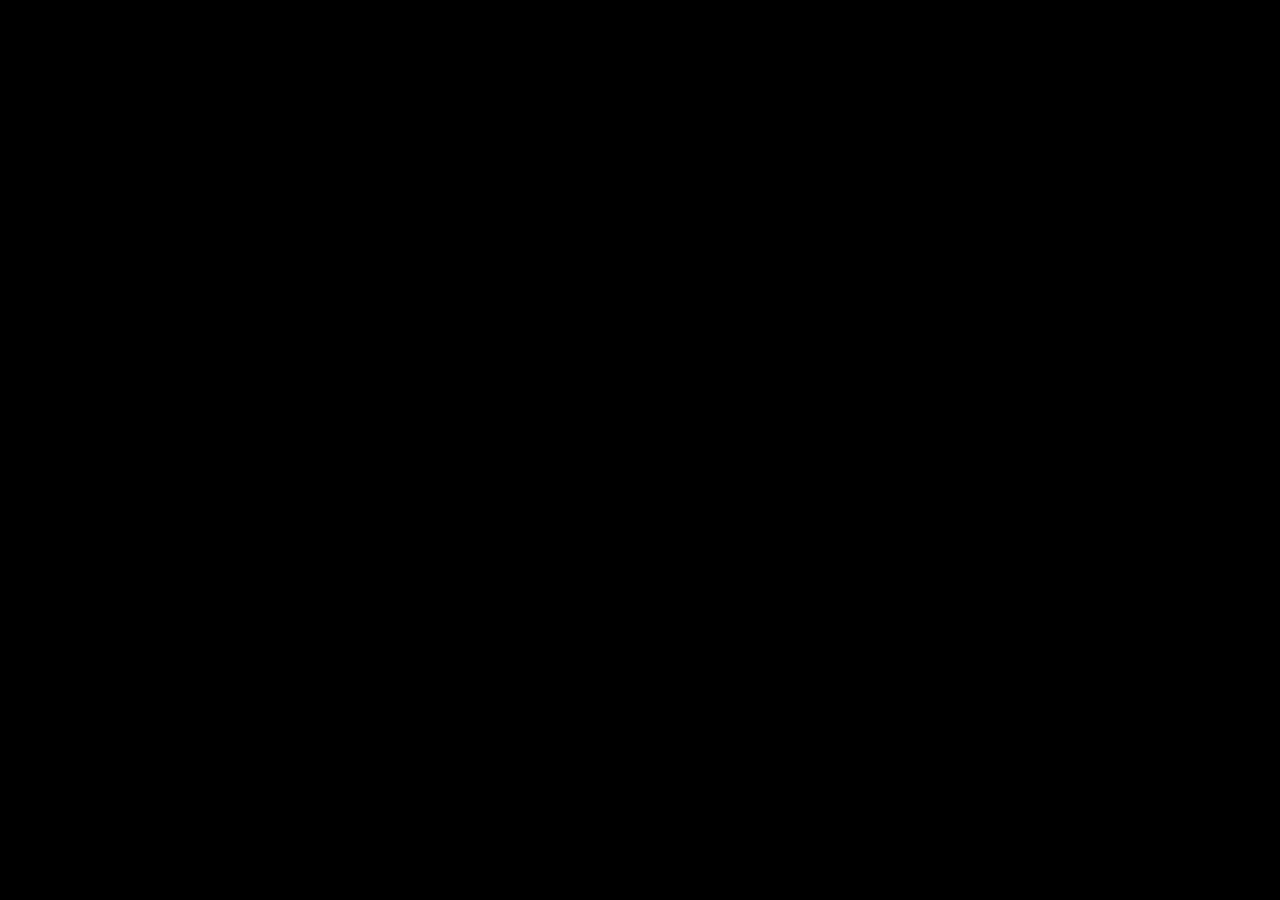
==== commit 9145fb68: "Add PDF-based 4/5-day routines and save series before starting rest" ====
--- a/index.html
+++ b/index.html
@@ -1,170 +1,796 @@
-<!doctype html>
+<!DOCTYPE html>
 <html lang="es">
 <head>
-  <meta charset="utf-8">
-  <meta name="viewport" content="width=device-width,initial-scale=1,viewport-fit=cover,user-scalable=no">
-  <meta name="theme-color" content="#07110d">
-  <meta name="apple-mobile-web-app-capable" content="yes">
-  <meta name="description" content="Registro de entrenamiento local, rápido y fiable.">
-  <title>Mi Entreno</title>
+  <meta charset="UTF-8">
+  <meta name="viewport" content="width=device-width, initial-scale=1, maximum-scale=1, user-scalable=no">
+  <title>ENTRENO PRO 2026 - Bulletproof v4.3</title>
   <link rel="manifest" href="./manifest.json">
-  <link rel="icon" href="./icon.svg" type="image/svg+xml">
+  <meta name="theme-color" content="#000000">
+
   <style>
-    :root{--bg:#050806;--panel:#0d1511;--line:#22332a;--text:#f4f7f5;--muted:#91a198;--green:#55e991;--cyan:#66d9ef;--amber:#ffc857;--danger:#ff6b6b;--safe:env(safe-area-inset-bottom,0px)}
-    *{box-sizing:border-box}html{background:var(--bg);color-scheme:dark}body{margin:0;background:radial-gradient(circle at 50% -10%,#123120 0,#050806 36rem);color:var(--text);font:15px/1.4 system-ui,-apple-system,"Segoe UI",sans-serif;min-height:100vh;-webkit-tap-highlight-color:transparent}button,input,select{font:inherit}button{cursor:pointer}
-    .app{max-width:620px;margin:auto;min-height:100vh;padding:calc(14px + env(safe-area-inset-top,0px)) 14px calc(92px + var(--safe))}
-    .top{display:flex;align-items:flex-start;justify-content:space-between;gap:12px;margin-bottom:14px}.brand{margin:0;font-size:22px;letter-spacing:-.04em}.brand span{color:var(--green)}.sub{color:var(--muted);font-size:12px}.pill{border:1px solid var(--line);background:#09100c;color:var(--muted);border-radius:999px;padding:7px 10px;font-size:11px;font-weight:800;white-space:nowrap}.pill.ok{color:var(--green);border-color:#245a39}.pill.warn{color:var(--amber);border-color:#5c4b24}
-    .panel{background:linear-gradient(145deg,rgba(18,30,24,.97),rgba(8,14,11,.97));border:1px solid var(--line);border-radius:20px;padding:14px;box-shadow:0 18px 50px #0008}.controls{display:grid;grid-template-columns:1fr 1fr auto;gap:8px}.field label{display:block;color:var(--muted);font-size:9px;font-weight:900;letter-spacing:.12em;margin:0 0 5px 3px}.select,.icon-btn,.secondary,.primary{border:1px solid var(--line);border-radius:13px;background:#0a110d;color:var(--text);min-height:42px}.select{width:100%;padding:0 11px;font-weight:800;font-size:12px}.icon-btn{width:42px;color:var(--green);font-size:20px}.statusline{margin-top:10px;color:var(--muted);font-size:11px;display:flex;justify-content:space-between;gap:12px}.statusline strong{color:var(--text)}
-    .days{display:flex;gap:7px;overflow-x:auto;padding:12px 1px 3px;scrollbar-width:none}.days::-webkit-scrollbar{display:none}.day{flex:1;min-width:70px;border:1px solid var(--line);border-radius:14px;background:#0a100d;color:var(--muted);padding:9px 8px;font-size:10px;font-weight:900}.day small{display:block;font-size:8px;font-weight:700;margin-top:2px;opacity:.75}.day.active{background:var(--green);border-color:var(--green);color:#03210f;box-shadow:0 0 22px #55e99133}
-    .day-head{display:flex;align-items:end;justify-content:space-between;margin:18px 2px 9px}.day-head h2{margin:0;font-size:18px}.day-head p{margin:2px 0 0;color:var(--muted);font-size:11px}.progress{font:800 11px ui-monospace,monospace;color:var(--green)}
-    .exercise{border:1px solid var(--line);background:linear-gradient(145deg,#0f1914,#090f0c);border-radius:18px;margin:9px 0;overflow:hidden}.exercise.complete{border-color:#2d7248}.exercise-head{width:100%;border:0;background:transparent;color:inherit;text-align:left;padding:14px;display:flex;gap:10px;align-items:center}.exercise-main{min-width:0;flex:1}.exercise-title{font-size:13px;font-weight:900;color:var(--green);text-transform:uppercase;white-space:nowrap;overflow:hidden;text-overflow:ellipsis}.exercise-meta{font-size:10px;color:var(--muted);margin-top:3px}.dots{display:flex;gap:5px}.dot{width:9px;height:9px;border-radius:50%;background:#1a2620;border:1px solid #31453a}.dot.done{background:var(--green);border-color:var(--green);box-shadow:0 0 9px #55e991}.chev{color:var(--muted);font-size:12px}.exercise-body{border-top:1px solid var(--line);padding:12px;background:#060a08}
-    .target{display:grid;grid-template-columns:repeat(4,1fr);gap:6px;margin-bottom:10px}.target div{background:#0e1712;border-radius:11px;padding:7px 5px;text-align:center}.target span{display:block;color:var(--muted);font-size:8px;font-weight:900}.target strong{font-size:11px}.note{color:#bac6bf;font-size:11px;padding:0 3px 10px}.last{background:#0b1d13;border:1px solid #224d33;color:#c8f8da;border-radius:11px;padding:8px 10px;font-size:11px;margin-bottom:9px}.last strong{color:var(--green)}
-    .entry{display:grid;grid-template-columns:1.2fr .9fr .8fr;gap:7px}.stepper{background:#0d1511;border:1px solid var(--line);border-radius:13px;padding:7px}.stepper label{display:block;text-align:center;color:var(--muted);font-size:8px;font-weight:900}.step-row{display:grid;grid-template-columns:30px 1fr 30px;align-items:center;margin-top:3px}.step-row button{height:29px;border:0;border-radius:8px;background:#1a2821;color:#fff;font-size:18px}.step-row input{min-width:0;width:100%;border:0;background:transparent;color:#fff;text-align:center;font-weight:900;outline:0;-moz-appearance:textfield}.step-row input::-webkit-inner-spin-button{display:none}.done-btn{width:100%;margin-top:9px;border:0;border-radius:14px;background:var(--green);color:#052211;padding:13px;font-weight:950;letter-spacing:.04em;box-shadow:0 8px 22px #55e99122}.done-btn:active{transform:scale(.985)}.sets{margin-top:9px}.set-row{display:flex;align-items:center;justify-content:space-between;gap:8px;background:#0c1410;border-radius:10px;padding:7px 9px;margin-top:5px;font:700 11px ui-monospace,monospace}.delete{border:0;background:transparent;color:var(--danger);font-weight:900}
-    .bottom{position:fixed;z-index:20;left:0;right:0;bottom:0;background:#060a08ed;border-top:1px solid var(--line);backdrop-filter:blur(16px);padding:8px 12px calc(8px + var(--safe))}.bottom-inner{max-width:620px;margin:auto;display:grid;grid-template-columns:repeat(3,1fr);gap:7px}.nav{border:0;background:transparent;color:var(--muted);padding:8px;border-radius:12px;font-size:10px;font-weight:900}.nav.active{background:#14221a;color:var(--green)}
-    .view{display:none}.view.active{display:block}.empty{text-align:center;color:var(--muted);padding:34px 12px}.history-card{padding:12px 0;border-bottom:1px solid var(--line)}.history-card:last-child{border:0}.history-top{display:flex;justify-content:space-between;gap:10px}.history-title{font-weight:900;font-size:12px}.history-meta{color:var(--muted);font-size:10px;margin-top:3px}.history-value{font:900 12px ui-monospace,monospace;color:var(--green);white-space:nowrap}.actions{display:grid;grid-template-columns:1fr 1fr;gap:8px;margin-top:10px}.secondary,.primary{padding:10px;font-size:11px;font-weight:900}.primary{background:var(--green);border-color:var(--green);color:#04200f}.secondary{color:var(--text)}.danger{color:var(--danger)}
-    .timer{position:fixed;z-index:30;left:12px;right:12px;bottom:calc(73px + var(--safe));max-width:596px;margin:auto;border:1px solid #2b7449;background:#0b1810f5;border-radius:18px;padding:11px 12px;box-shadow:0 12px 40px #000b;display:flex;align-items:center;justify-content:space-between}.timer-name{color:var(--muted);font-size:9px;font-weight:900;text-transform:uppercase;max-width:180px;white-space:nowrap;overflow:hidden;text-overflow:ellipsis}.timer-time{font:950 24px ui-monospace,monospace;color:var(--green)}.timer-actions{display:flex;gap:5px}.timer-actions button{border:1px solid var(--line);background:#14221a;color:#fff;border-radius:9px;height:34px;padding:0 9px;font-size:10px;font-weight:900}
-    .toast{position:fixed;z-index:50;left:50%;top:calc(15px + env(safe-area-inset-top,0px));transform:translateX(-50%);max-width:calc(100% - 28px);background:#f3fff7;color:#082010;border-radius:999px;padding:9px 14px;font-size:11px;font-weight:900;box-shadow:0 8px 30px #0008}.hidden{display:none!important}.section-title{font-size:12px;letter-spacing:.1em;text-transform:uppercase;color:var(--green);margin:0 0 6px}.help{color:var(--muted);font-size:11px;margin:0}.sync-state{margin-top:10px;padding:10px;border-radius:12px;background:#09100c;color:var(--muted);font-size:11px}.sync-state strong{color:var(--text)}
-    @media(max-width:390px){.app{padding-left:10px;padding-right:10px}.exercise-head{padding:12px 10px}.target,.entry{gap:4px}.step-row{grid-template-columns:27px 1fr 27px}.timer-name{max-width:115px}}
+    @import url('https://fonts.googleapis.com/css2?family=Plus+Jakarta+Sans:wght@400;500;600;700;800&family=JetBrains+Mono:wght@500;700;800&display=swap');
+    * { font-family: 'Plus Jakarta Sans', system-ui, sans-serif; box-sizing: border-box; margin: 0; padding: 0; }
+    .mono { font-family: 'JetBrains Mono', monospace; }
+    body { background-color: #000000; color: #f8fafc; min-height: 100vh; -webkit-tap-highlight-color: transparent; }
+    
+    .glass-card {
+      background: linear-gradient(135deg, rgba(18, 18, 22, 0.7) 0%, rgba(10, 10, 14, 0.8) 100%);
+      backdrop-filter: blur(20px);
+      border: 1px solid rgba(255, 255, 255, 0.08);
+    }
+    
+    .glass-nav {
+      background: rgba(5, 5, 8, 0.85);
+      backdrop-filter: blur(25px);
+      border-top: 1px solid rgba(255, 255, 255, 0.06);
+    }
+
+    @keyframes neonPulse {
+      0% { box-shadow: 0 0 25px rgba(16,185,129,0.5); border-color: rgba(16,185,129,0.9); }
+      100% { box-shadow: 0 0 10px rgba(16,185,129,0.2); border-color: rgba(16,185,129,0.4); }
+    }
+    @keyframes prBounce {
+      0%, 100% { transform: scale(1); }
+      50% { transform: scale(1.08); }
+    }
+    .pr-badge { animation: prBounce 0.8s infinite ease-in-out; }
+    .saved-flash { animation: neonPulse 0.5s ease-out; }
+    .no-scrollbar::-webkit-scrollbar { display: none; }
+    .no-scrollbar { -ms-overflow-style: none; scrollbar-width: none; }
   </style>
+
+  <script src="https://unpkg.com/react@18/umd/react.production.min.js" crossorigin></script>
+  <script src="https://unpkg.com/react-dom@18/umd/react-dom.production.min.js" crossorigin></script>
+  <script src="https://unpkg.com/@babel/standalone@7.26.10/babel.min.js"></script>
+  <script src="https://cdn.tailwindcss.com"></script>
+  
+  <script src="https://accounts.google.com/gsi/client" async defer></script>
+  <script src="https://apis.google.com/js/api.js" async defer></script>
 </head>
-<body>
-  <div class="app">
-    <header class="top"><div><h1 class="brand">MI <span>ENTRENO</span></h1><div class="sub">Simple, local y siempre guardado</div></div><div id="savePill" class="pill ok">LOCAL · LISTO</div></header>
-    <section class="panel">
-      <div class="controls">
-        <div class="field"><label>RUTINA</label><select id="routineSelect" class="select"></select></div>
-        <div class="field"><label>PERFIL</label><select id="profileSelect" class="select"></select></div>
-        <div class="field"><label>&nbsp;</label><button id="addProfile" class="icon-btn" aria-label="Añadir perfil">+</button></div>
-      </div>
-      <div class="statusline"><span>Elige el día que quieras hacer</span><strong id="routineSummary"></strong></div>
-      <div id="dayTabs" class="days"></div>
-    </section>
-    <main>
-      <section id="trainingView" class="view active"><div class="day-head"><div><h2 id="dayTitle"></h2><p id="daySubtitle"></p></div><div id="dayProgress" class="progress"></div></div><div id="exerciseList"></div></section>
-      <section id="historyView" class="view"><div class="day-head"><div><h2>Historial</h2><p>Últimas series del perfil</p></div></div><div class="panel"><div id="historyList"></div></div></section>
-      <section id="dataView" class="view"><div class="day-head"><div><h2>Datos y copia</h2><p>El móvil guarda primero; Drive es una copia</p></div></div><div class="panel">
-        <h3 class="section-title">Copia en Google Drive</h3><p class="help">La app funciona sin Drive. Al conectarlo, cada cambio intenta actualizar una copia JSON y muestra el resultado real.</p><div id="driveState" class="sync-state"><strong>Drive:</strong> desconectado</div>
-        <div class="actions"><button id="connectDrive" class="primary">CONECTAR DRIVE</button><button id="syncNow" class="secondary">SINCRONIZAR AHORA</button></div>
-        <h3 class="section-title" style="margin-top:20px">Exportar para la IA</h3><p class="help">JSON conserva todos los datos. CSV abre bien en hojas de cálculo.</p><div class="actions"><button id="exportJson" class="secondary">DESCARGAR JSON</button><button id="exportCsv" class="secondary">DESCARGAR CSV</button></div>
-        <h3 class="section-title" style="margin-top:20px">Mantenimiento</h3><div class="actions"><button id="requestNotifications" class="secondary">ACTIVAR AVISOS</button><button id="clearProfile" class="secondary danger">BORRAR PERFIL</button></div>
-      </div></section>
-    </main>
-  </div>
-  <nav class="bottom"><div class="bottom-inner"><button class="nav active" data-view="training">ENTRENAR</button><button class="nav" data-view="history">HISTORIAL</button><button class="nav" data-view="data">DATOS</button></div></nav>
-  <div id="timer" class="timer hidden"><div><div id="timerName" class="timer-name"></div><div id="timerTime" class="timer-time">00:00</div></div><div class="timer-actions"><button data-add="-30">-30s</button><button data-add="30">+30s</button><button id="stopTimer">✕</button></div></div>
-  <div id="toast" class="toast hidden"></div>
-  <script>
-  (()=>{'use strict';
-    const VERSION='2.0.0',KEY='mi_entreno_v2',CLIENT='743772639737-jrf3qhna3putebqeve97i7p1krftd6j3.apps.googleusercontent.com',E=id=>document.getElementById(id);
-    const ex=(id,nombre,grupo,series,reps,rir,rest,nota)=>({id,nombre,grupo,series,reps,rir,rest,nota});
-    const ROUTINES={
-      r4:{name:'Hipertrofia · 4 días',short:'4 DÍAS',days:{
-        lunes:{label:'LUNES',sub:'TORSO · EMPUJE/FUERZA',exercises:[
-          ex('r4-press-banca','Press de banca con barra','Pecho',4,'6-8','2',180,'Bajada controlada de 2-3 segundos.'),
-          ex('r4-remo-barra','Remo con barra o apoyo','Espalda',4,'6-8','2',150,'Tracción horizontal pesada.'),
-          ex('r4-press-inclinado','Press inclinado con mancuernas','Pecho',3,'8-10','1-2',120,'Banco a 30°.'),
-          ex('r4-jalon-prono','Jalón al pecho prono','Espalda',3,'10-12','1',120,'Agarre neutro o ancho.'),
-          ex('r4-laterales','Elevaciones laterales','Hombros',4,'12-15','1',90,'Polea o mancuerna. Controla el balanceo.'),
-          ex('r4-triceps','Extensiones de tríceps en polea','Tríceps',3,'10-12','1',90,'Cuerda o barra recta.')]},
-        martes:{label:'MARTES',sub:'PIERNA · CUÁDRICEPS',exercises:[
-          ex('r4-sentadilla','Sentadilla trasera con barra','Cuádriceps',4,'6-8','2',180,'Rango completo de movimiento.'),
-          ex('r4-rumano','Peso muerto rumano','Isquios / glúteo',3,'8-10','2',150,'Bisagra de cadera y espalda neutra.'),
-          ex('r4-prensa','Prensa de piernas','Cuádriceps',3,'10-12','1',120,'Pies a la anchura de los hombros.'),
-          ex('r4-curl-femoral','Curl femoral sentado o tumbado','Isquios',3,'12-15','1',90,'Mantén la cadera estable.'),
-          ex('r4-gemelo-pie','Elevación de talones de pie','Gemelos',4,'10-12','1',90,'Pausa de 1 s en máximo estiramiento.')]},
-        jueves:{label:'JUEVES',sub:'TORSO · TRACCIÓN/HIPERTROFIA',exercises:[
-          ex('r4-dominadas','Dominadas o jalón neutro','Espalda',4,'8-10','1-2',150,'Enfoque en dorsal ancho.'),
-          ex('r4-press-militar','Press militar con mancuernas','Hombros',3,'8-10','1-2',120,'Sentado a 80°.'),
-          ex('r4-remo-unilateral','Remo unilateral / Gironda','Espalda',3,'10-12','1',120,'Busca el máximo recorrido.'),
-          ex('r4-crossovers','Crossovers / aperturas en polea','Pecho',3,'12-15','1',90,'Tensión constante y controlada.'),
-          ex('r4-rear-delt','Pájaro / rear delt flyes','Hombros',4,'12-15','1',90,'Aísla el deltoides posterior.'),
-          ex('r4-curl','Curl de bíceps','Bíceps',3,'10-12','1',90,'Controla la fase excéntrica.')]},
-        viernes:{label:'VIERNES',sub:'PIERNA · CADENA POSTERIOR',exercises:[
-          ex('r4-hip-thrust','Hip thrust con barra','Glúteo',4,'8-10','1-2',150,'Pausa de 1 s en extensión completa.'),
-          ex('r4-bulgara','Sentadilla búlgara','Pierna',3,'10-12','1',120,'Enfoque en cuádriceps y glúteo.'),
-          ex('r4-extension','Extensión de cuádriceps','Cuádriceps',3,'12-15','1',90,'Aislamiento final.'),
-          ex('r4-curl-pie','Curl femoral de pie o sentado','Isquios',3,'12-15','1',90,'Evita la inercia.'),
-          ex('r4-soleo','Sóleo en máquina o sentado','Gemelos',4,'12-15','1',90,'Recorrido completo.')]}
-      }},
-      r5:{name:'Hipertrofia avanzada · 5 días',short:'5 DÍAS',days:{
-        lunes:{label:'LUNES',sub:'TORSO · FUERZA/DENSIDAD',exercises:[
-          ex('r5-press-banca','Press de banca plano','Pecho',3,'5-8','1-2',180,'Carga pesada y excéntrica controlada.'),
-          ex('r5-remo-pendlay','Remo Pendlay / barra','Espalda',3,'6-8','1-2',180,'Tracción horizontal explosiva.'),
-          ex('r5-press-militar','Press militar con mancuernas','Hombros',3,'8-10','1',120,'Sentado y con rango completo.'),
-          ex('r5-dominadas','Dominadas lastradas','Espalda',3,'6-8','1',150,'Excéntrica de 3 s.'),
-          ex('r5-laterales','Elevaciones laterales en polea','Hombros',4,'12-15','0',90,'Última serie: myo-reps al fallo.'),
-          ex('r5-superserie','Bíceps Z + press francés','Brazos',3,'10-12','0',90,'Superserie sin descanso entre ejercicios.')]},
-        martes:{label:'MARTES',sub:'PIERNA · CUÁDRICEPS',exercises:[
-          ex('r5-sentadilla','Sentadilla trasera libre','Cuádriceps',4,'5-8','1-2',180,'Profunda; pausa de 1 s abajo en la primera serie.'),
-          ex('r5-prensa','Prensa inclinada, pies bajos','Cuádriceps',3,'8-10','1',150,'Busca máxima flexión de rodilla.'),
-          ex('r5-extension','Extensiones de cuádriceps','Cuádriceps',4,'12-15','0',90,'Pausa arriba; última serie al fallo.'),
-          ex('r5-rumano','Peso muerto rumano','Isquios / glúteo',3,'8-10','1-2',180,'Estiramiento controlado de isquios.'),
-          ex('r5-gemelo-pie','Elevación de talones de pie','Gemelos',4,'10-12','0',90,'Pausa de 2 s en máximo estiramiento.')]},
-        jueves:{label:'JUEVES',sub:'PUSH · PECHO/HOMBRO',exercises:[
-          ex('r5-press-inclinado','Press inclinado con mancuernas','Pecho',4,'8-10','1',120,'Banco a 30°.'),
-          ex('r5-fondos','Fondos lastrados','Pecho / tríceps',3,'8-10','1',120,'Torso ligeramente inclinado.'),
-          ex('r5-multipower','Press inclinado en multipower','Pecho',3,'10-12','0',120,'Permite acercarte al fallo con seguridad.'),
-          ex('r5-aperturas','Aperturas / cruces en polea baja','Pecho',3,'12-15','0',90,'Tensión constante en estiramiento.'),
-          ex('r5-lateral-uni','Elevación lateral unilateral','Hombros',4,'12-15','0',90,'Polea y tensión continua.'),
-          ex('r5-triceps-nuca','Extensión de tríceps tras nuca','Tríceps',3,'10-12','0',90,'Busca el estiramiento de la cabeza larga.')]},
-        viernes:{label:'VIERNES',sub:'PULL · ESPALDA/BÍCEPS',exercises:[
-          ex('r5-remo-t','Remo en T / cable row','Espalda',4,'8-10','1',150,'Apoyo en pecho si es posible.'),
-          ex('r5-jalon','Jalón neutro estrecho','Espalda',3,'10-12','1',120,'Enfoque en dorsal.'),
-          ex('r5-pullover','Pullover en polea alta','Espalda',3,'12-15','0',90,'Aislamiento de dorsal ancho.'),
-          ex('r5-remo-uni','Remo unilateral en polea','Espalda',3,'10-12','1',120,'Máximo recorrido sin inercia.'),
-          ex('r5-pajaros','Pájaros en polea','Hombros',4,'12-15','0',90,'Movimiento estricto.'),
-          ex('r5-curl-inclinado','Curl inclinado con mancuernas','Bíceps',3,'10-12','0',90,'Estiramiento completo abajo.')]},
-        sabado:{label:'SÁBADO',sub:'PIERNA · CADENA POSTERIOR',exercises:[
-          ex('r5-hack','Hack squat o prensa 45°','Pierna',4,'8-10','1',180,'Gran volumen sin fatiga lumbar.'),
-          ex('r5-curl-tumbado','Curl femoral tumbado','Isquios',4,'10-12','0',90,'Parciales solo en la última serie tras el fallo.'),
-          ex('r5-bulgaras','Zancadas búlgaras','Pierna',3,'10-12','1',120,'Torso inclinado; énfasis glúteo e isquios.'),
-          ex('r5-curl-sentado','Curl femoral sentado','Isquios',3,'12-15','0',90,'Máxima tensión en estiramiento.'),
-          ex('r5-soleo','Elevación de talones sentado','Gemelos',4,'15-20','0',90,'Altas repeticiones para sóleo.')]}
-      }}
+<body class="bg-black text-slate-100 selection:bg-emerald-500 selection:text-black">
+  <div id="root"></div>
+
+  <script type="text/babel">
+    const MODE_CONFIGS = {
+      fuerza: { label: "FUERZA", repsDefault: 4, repsRange: "3-5", rirDefault: 2, restDefault: 180, desc: "Alta Carga · Descanso Largo" },
+      hipertrofia: { label: "HIPERTROFIA", repsDefault: 8, repsRange: "6-12", rirDefault: 1, restDefault: 90, desc: "Volumen Óptimo · Tensión Estructurada" },
+      resistencia: { label: "RESISTENCIA", repsDefault: 15, repsRange: "12-20", rirDefault: 0, restDefault: 60, desc: "Densidad Metabólica · Fallo Controlado" }
     };
-    const fresh=()=>({version:2,profiles:['Perfil principal'],currentProfile:'Perfil principal',routineId:'r4',dayKey:'lunes',logs:[],timer:null,drive:{pending:false,lastSync:null}});
-    let state=load(),open=null,token=null,folder=null,timerLoop=null,audio=null;
-    function migrateLegacy(){const next=fresh(),keys=[];for(let i=0;i<localStorage.length;i++){const k=localStorage.key(i);if(k?.startsWith('entreno_logs_'))keys.push(k)}if(!keys.length)return next;for(const key of keys){const profile=key.slice('entreno_logs_'.length)||'Perfil principal';if(!next.profiles.includes(profile))next.profiles.push(profile);try{const groups=JSON.parse(localStorage.getItem(key))||{};for(const [exerciseId,entries] of Object.entries(groups)){for(const old of entries||[]){const parsed=new Date(`${old.fecha||dateLocal()}T${old.hora||'12:00'}`);next.logs.push({id:crypto.randomUUID?.()||`${Date.now()}-${Math.random()}`,profile,routineId:'legacy',routineName:'Versión anterior',dayKey:'anterior',dayLabel:'ANTERIOR',date:old.fecha||dateLocal(),createdAt:Number.isNaN(parsed.getTime())?new Date().toISOString():parsed.toISOString(),exerciseId:`legacy-${exerciseId}`,exerciseName:exerciseId.replaceAll('-',' '),setNumber:0,weight:Number(old.peso)||0,reps:Number(old.reps)||0,rir:Number(old.rir)||0,targetReps:'',targetRir:'',restSeconds:0})}}}catch{}}localStorage.setItem(KEY,JSON.stringify(next));return next}
-    function load(){try{const raw=localStorage.getItem(KEY);if(!raw)return migrateLegacy();const x=JSON.parse(raw);return x?.version===2?{...fresh(),...x,drive:{...fresh().drive,...x.drive}}:migrateLegacy()}catch{return migrateLegacy()}}
-    function persist(msg){localStorage.setItem(KEY,JSON.stringify(state));E('savePill').textContent='LOCAL · GUARDADO';E('savePill').className='pill ok';if(msg)toast(msg)}
-    function dateLocal(d=new Date()){return [d.getFullYear(),String(d.getMonth()+1).padStart(2,'0'),String(d.getDate()).padStart(2,'0')].join('-')}
-    const routine=()=>ROUTINES[state.routineId]||ROUTINES.r4,day=()=>routine().days[state.dayKey]||Object.values(routine().days)[0],profileLogs=()=>state.logs.filter(x=>x.profile===state.currentProfile);
-    const logsFor=id=>profileLogs().filter(x=>x.exerciseId===id).sort((a,b)=>b.createdAt.localeCompare(a.createdAt));
-    const todayLogs=id=>logsFor(id).filter(x=>x.date===dateLocal()&&x.routineId===state.routineId&&x.dayKey===state.dayKey);
-    const inputId=(id,f)=>`${f}-${id}`,esc=v=>String(v).replace(/[&<>'"]/g,c=>({'&':'&amp;','<':'&lt;','>':'&gt;',"'":'&#39;','"':'&quot;'}[c]));
-    function render(){selectors();days();training();history();driveState()}
-    function selectors(){E('routineSelect').innerHTML=Object.entries(ROUTINES).map(([id,r])=>`<option value="${id}" ${id===state.routineId?'selected':''}>${r.name}</option>`).join('');E('profileSelect').innerHTML=state.profiles.map(p=>`<option ${p===state.currentProfile?'selected':''}>${esc(p)}</option>`).join('');E('routineSummary').textContent=routine().short}
-    function days(){if(!routine().days[state.dayKey])state.dayKey=Object.keys(routine().days)[0];E('dayTabs').innerHTML=Object.entries(routine().days).map(([k,d],i)=>`<button class="day ${k===state.dayKey?'active':''}" data-day="${k}">${d.label}<small>DÍA ${i+1}</small></button>`).join('')}
-    function training(){const d=day(),done=d.exercises.reduce((n,x)=>n+Math.min(todayLogs(x.id).length,x.series),0),total=d.exercises.reduce((n,x)=>n+x.series,0);E('dayTitle').textContent=d.label;E('daySubtitle').textContent=d.sub;E('dayProgress').textContent=`${done}/${total} SERIES`;E('exerciseList').innerHTML=d.exercises.map(card).join('')}
-    function card(x){const now=todayLogs(x.id),all=logsFor(x.id),last=all[0],count=now.length,isOpen=open===x.id,weight=last?.weight??50,reps=last?.reps??parseInt(x.reps),rir=last?.rir??parseInt(x.rir);return `<article class="exercise ${count>=x.series?'complete':''}"><button class="exercise-head" data-open="${x.id}"><div class="exercise-main"><div class="exercise-title">${esc(x.nombre)}</div><div class="exercise-meta">${x.series} series · ${esc(x.grupo)}${last?` · Último: ${last.weight} kg × ${last.reps}`:''}</div></div><div class="dots">${Array.from({length:x.series},(_,i)=>`<i class="dot ${i<count?'done':''}"></i>`).join('')}</div><span class="chev">${isOpen?'▲':'▼'}</span></button>${isOpen?`<div class="exercise-body"><div class="target"><div><span>SERIES</span><strong>${x.series}</strong></div><div><span>REPS</span><strong>${x.reps}</strong></div><div><span>RIR</span><strong>${x.rir==='0'?'FALLO':x.rir}</strong></div><div><span>DESCANSO</span><strong>${format(x.rest)}</strong></div></div><div class="note">${esc(x.nota)}</div>${last?`<div class="last">Anterior: <strong>${last.weight} kg × ${last.reps}</strong> · RIR ${last.rir}</div>`:''}<div class="entry">${stepper(x.id,'weight','PESO KG',weight,2.5)}${stepper(x.id,'reps','REPS',reps,1)}${stepper(x.id,'rir','RIR',rir,1)}</div><button class="done-btn" data-save="${x.id}">✓ SERIE HECHA · INICIAR DESCANSO</button>${now.length?`<div class="sets">${now.map((s,i)=>`<div class="set-row"><span>#${now.length-i} · ${s.weight} kg × ${s.reps} · RIR ${s.rir}</span><button class="delete" data-delete="${s.id}">✕</button></div>`).join('')}</div>`:''}</div>`:''}</article>`}
-    function stepper(id,f,label,value,step){return `<div class="stepper"><label>${label}</label><div class="step-row"><button data-step="${f}" data-id="${id}" data-delta="-${step}">−</button><input id="${inputId(id,f)}" type="number" inputmode="decimal" step="${step}" min="0" value="${value}"><button data-step="${f}" data-id="${id}" data-delta="${step}">+</button></div></div>`}
-    function history(){const logs=profileLogs().slice().sort((a,b)=>b.createdAt.localeCompare(a.createdAt)).slice(0,80);E('historyList').innerHTML=logs.length?logs.map(s=>`<div class="history-card"><div class="history-top"><div><div class="history-title">${esc(s.exerciseName)}</div><div class="history-meta">${s.date} · ${esc(s.routineName||ROUTINES[s.routineId]?.name||s.routineId)} · ${esc(s.dayLabel)}</div></div><div class="history-value">${s.weight} kg × ${s.reps}</div></div></div>`).join(''):'<div class="empty">Todavía no hay series guardadas.</div>'}
-    function driveState(){let t='<strong>Drive:</strong> desconectado';if(token)t=`<strong>Drive:</strong> ${state.drive.pending?'cambios pendientes':'conectado'}${state.drive.lastSync?` · última copia ${new Date(state.drive.lastSync).toLocaleString()}`:''}`;E('driveState').innerHTML=t;E('syncNow').disabled=!token}
-    function value(id,f){const n=Number(E(id)?.value);return Number.isFinite(n)?n:f}
-    function save(id){const x=day().exercises.find(v=>v.id===id);if(!x)return;const now=new Date(),entry={id:crypto.randomUUID?.()||`${Date.now()}-${Math.random()}`,profile:state.currentProfile,routineId:state.routineId,dayKey:state.dayKey,dayLabel:day().label,date:dateLocal(now),createdAt:now.toISOString(),exerciseId:x.id,exerciseName:x.nombre,setNumber:todayLogs(x.id).length+1,weight:value(inputId(x.id,'weight'),0),reps:Math.max(1,value(inputId(x.id,'reps'),1)),rir:Math.max(0,value(inputId(x.id,'rir'),0)),targetReps:x.reps,targetRir:x.rir,restSeconds:x.rest};state.logs.push(entry);state.drive.pending=true;open=x.id;persist('Serie guardada en el móvil');unlock();startTimer(x.rest,x.nombre);render();if(token)sync(false)}
-    function remove(id){if(!confirm('¿Borrar esta serie?'))return;state.logs=state.logs.filter(x=>x.id!==id);state.drive.pending=true;persist('Serie borrada');render();if(token)sync(false)}
-    const format=s=>s>=60?`${Math.floor(s/60)}:${String(s%60).padStart(2,'0')}`:`${s}s`;
-    function startTimer(seconds,name){state.timer={endsAt:Date.now()+seconds*1000,name};persist();tick();clearInterval(timerLoop);timerLoop=setInterval(tick,500)}
-    function tick(){if(!state.timer){E('timer').classList.add('hidden');return}const left=Math.max(0,Math.ceil((state.timer.endsAt-Date.now())/1000));E('timer').classList.remove('hidden');E('timerName').textContent=state.timer.name;E('timerTime').textContent=`${String(Math.floor(left/60)).padStart(2,'0')}:${String(left%60).padStart(2,'0')}`;if(!left){clearInterval(timerLoop);state.timer=null;persist();E('timer').classList.add('hidden');alarm()}}
-    function adjust(n){if(!state.timer)return;state.timer.endsAt=Math.max(Date.now(),state.timer.endsAt+n*1000);persist();tick()}function stop(){state.timer=null;clearInterval(timerLoop);persist();tick()}
-    function unlock(){try{audio=audio||new(window.AudioContext||window.webkitAudioContext)();if(audio.state==='suspended')audio.resume()}catch{}}
-    function alarm(){try{unlock();[0,.22,.44].forEach(d=>{const o=audio.createOscillator(),g=audio.createGain();o.frequency.value=880;g.gain.setValueAtTime(.001,audio.currentTime+d);g.gain.exponentialRampToValueAtTime(.18,audio.currentTime+d+.01);g.gain.exponentialRampToValueAtTime(.001,audio.currentTime+d+.16);o.connect(g).connect(audio.destination);o.start(audio.currentTime+d);o.stop(audio.currentTime+d+.18)})}catch{}if(navigator.vibrate)navigator.vibrate([250,100,250,100,400]);if(Notification.permission==='granted')new Notification('Descanso terminado',{body:'Siguiente serie lista',icon:'./icon.svg'});toast('Descanso terminado')}
-    function toast(msg){const t=E('toast');t.textContent=msg;t.classList.remove('hidden');clearTimeout(toast.t);toast.t=setTimeout(()=>t.classList.add('hidden'),2200)}
-    function download(name,type,text){const a=document.createElement('a');a.href=URL.createObjectURL(new Blob([text],{type}));a.download=name;document.body.appendChild(a);a.click();setTimeout(()=>{URL.revokeObjectURL(a.href);a.remove()},500)}
-    function json(){download(`mi-entreno-${state.currentProfile}-${dateLocal()}.json`,'application/json',JSON.stringify({app:'Mi Entreno',version:VERSION,exportedAt:new Date().toISOString(),profile:state.currentProfile,logs:profileLogs()},null,2))}
-    function csv(){const rows=profileLogs().slice().sort((a,b)=>a.createdAt.localeCompare(b.createdAt)).map(s=>[s.date,new Date(s.createdAt).toLocaleTimeString([],{hour:'2-digit',minute:'2-digit'}),s.profile,ROUTINES[s.routineId]?.name||s.routineId,s.dayLabel,s.exerciseName,s.setNumber,s.weight,s.reps,s.rir]),head=['fecha','hora','perfil','rutina','dia_planificado','ejercicio','serie','peso_kg','repeticiones','rir'];download(`mi-entreno-${state.currentProfile}-${dateLocal()}.csv`,'text/csv;charset=utf-8','\ufeff'+[head,...rows].map(r=>r.map(v=>`"${String(v).replaceAll('"','""')}"`).join(',')).join('\n'))}
-    function loadGoogle(){return new Promise((ok,no)=>{if(window.google?.accounts?.oauth2)return ok();const s=document.createElement('script');s.src='https://accounts.google.com/gsi/client';s.async=true;s.onload=ok;s.onerror=no;document.head.appendChild(s)})}
-    async function connect(){try{E('driveState').innerHTML='<strong>Drive:</strong> abriendo conexión…';await loadGoogle();google.accounts.oauth2.initTokenClient({client_id:CLIENT,scope:'https://www.googleapis.com/auth/drive.file',callback:async r=>{if(r.error||!r.access_token)return driveError(new Error('Conexión cancelada'));token=r.access_token;try{folder=await getFolder();driveState();await sync(true)}catch(x){driveError(x)}}}).requestAccessToken()}catch(x){driveError(x)}}
-    async function gfetch(url,opt={}){const r=await fetch(url,{...opt,headers:{Authorization:`Bearer ${token}`,...opt.headers}});if(!r.ok){let d='';try{d=(await r.json()).error?.message||''}catch{}throw new Error(d||`Google Drive respondió ${r.status}`)}return r}
-    async function getFolder(){const q=encodeURIComponent("name='MI_ENTRENO_DATA' and mimeType='application/vnd.google-apps.folder' and trashed=false"),data=await (await gfetch(`https://www.googleapis.com/drive/v3/files?q=${q}&fields=files(id,name)`)).json();if(data.files?.[0])return data.files[0].id;const c=await (await gfetch('https://www.googleapis.com/drive/v3/files',{method:'POST',headers:{'Content-Type':'application/json'},body:JSON.stringify({name:'MI_ENTRENO_DATA',mimeType:'application/vnd.google-apps.folder'})})).json();if(!c.id)throw new Error('Drive no devolvió la carpeta creada');return c.id}
-    async function sync(show=true){if(!token||!folder)return;try{E('driveState').innerHTML='<strong>Drive:</strong> sincronizando…';const name=`mi_entreno_${state.currentProfile.replace(/[^a-z0-9_-]+/gi,'_')}.json`,q=encodeURIComponent(`'${folder}' in parents and name='${name.replaceAll("'","\\'")}' and trashed=false`),found=await (await gfetch(`https://www.googleapis.com/drive/v3/files?q=${q}&fields=files(id,name)`)).json(),payload=JSON.stringify({app:'Mi Entreno',version:VERSION,profile:state.currentProfile,updatedAt:new Date().toISOString(),logs:profileLogs()},null,2);if(found.files?.[0])await gfetch(`https://www.googleapis.com/upload/drive/v3/files/${found.files[0].id}?uploadType=media`,{method:'PATCH',headers:{'Content-Type':'application/json'},body:payload});else{const form=new FormData();form.append('metadata',new Blob([JSON.stringify({name,mimeType:'application/json',parents:[folder]})],{type:'application/json'}));form.append('file',new Blob([payload],{type:'application/json'}));await gfetch('https://www.googleapis.com/upload/drive/v3/files?uploadType=multipart',{method:'POST',body:form})}state.drive={pending:false,lastSync:new Date().toISOString()};persist(show?'Copia de Drive confirmada':null);driveState()}catch(x){state.drive.pending=true;persist();driveError(x)}}
-    function driveError(x){E('driveState').innerHTML=`<strong>Drive:</strong> error · ${esc(x.message||'No se pudo sincronizar')}`;E('savePill').textContent='DRIVE · PENDIENTE';E('savePill').className='pill warn'}
-    function addProfile(){const name=prompt('Nombre del nuevo perfil:')?.trim();if(!name)return;if(state.profiles.some(p=>p.toLowerCase()===name.toLowerCase()))return toast('Ese perfil ya existe');state.profiles.push(name);state.currentProfile=name;persist('Perfil creado');render()}
-    function clearProfile(){const n=profileLogs().length;if(!n)return toast('Este perfil no tiene datos');if(!confirm(`Se borrarán ${n} series de ${state.currentProfile}. ¿Continuar?`))return;state.logs=state.logs.filter(x=>x.profile!==state.currentProfile);state.drive.pending=true;persist('Datos del perfil borrados');render()}
-    document.addEventListener('click',ev=>{const b=ev.target.closest('button');if(!b)return;if(b.dataset.day){state.dayKey=b.dataset.day;open=null;persist();render()}else if(b.dataset.open){open=open===b.dataset.open?null:b.dataset.open;training()}else if(b.dataset.save)save(b.dataset.save);else if(b.dataset.delete)remove(b.dataset.delete);else if(b.dataset.step){const i=E(inputId(b.dataset.id,b.dataset.step));i.value=Math.max(0,(Number(i.value)||0)+Number(b.dataset.delta))}else if(b.dataset.add)adjust(Number(b.dataset.add));else if(b.dataset.view){document.querySelectorAll('.nav').forEach(x=>x.classList.toggle('active',x===b));document.querySelectorAll('.view').forEach(x=>x.classList.remove('active'));E(`${b.dataset.view}View`).classList.add('active');if(b.dataset.view==='history')history()}});
-    E('routineSelect').onchange=ev=>{state.routineId=ev.target.value;state.dayKey=Object.keys(routine().days)[0];open=null;persist();render()};E('profileSelect').onchange=ev=>{state.currentProfile=ev.target.value;open=null;persist();render()};E('addProfile').onclick=addProfile;E('stopTimer').onclick=stop;E('connectDrive').onclick=connect;E('syncNow').onclick=()=>sync(true);E('exportJson').onclick=json;E('exportCsv').onclick=csv;E('clearProfile').onclick=clearProfile;E('requestNotifications').onclick=async()=>{if(!('Notification'in window))return toast('Este navegador no admite avisos');toast(await Notification.requestPermission()==='granted'?'Avisos activados':'Avisos no activados')};document.addEventListener('visibilitychange',()=>{if(!document.hidden)tick()});window.addEventListener('storage',()=>{state=load();render()});
-    if('serviceWorker'in navigator)window.addEventListener('load',()=>navigator.serviceWorker.register('./service-worker.js').catch(()=>{}));render();if(state.timer){tick();timerLoop=setInterval(tick,500)}
-  })();
+
+    const SIMPLE_ROUTINES = {"cuatro":{"lunes":{"label":"LUNES","sub":"TORSO","musculo":"Empuje / Fuerza","semanaA":[{"id":"press-banca","nombre":"Press de banca con barra","grupo":"Pecho","series":4,"reps":"6-8","rir":"2","rest":180,"como":["Control en bajada (2-3s)"],"errores":[]},{"id":"remo-barra","nombre":"Remo con barra o con apoyo","grupo":"Espalda","series":4,"reps":"6-8","rir":"2","rest":150,"como":[],"errores":[]},{"id":"press-inclinado-manc","nombre":"Press inclinado con mancuernas","grupo":"Pecho","series":3,"reps":"8-10","rir":"1-2","rest":120,"como":["Banco a 30°"],"errores":[]},{"id":"jalon-prono","nombre":"Jalón al pecho prono","grupo":"Espalda","series":3,"reps":"10-12","rir":"1","rest":120,"como":[],"errores":[]},{"id":"laterales","nombre":"Elevaciones laterales en polea/mancuerna","grupo":"Hombros","series":4,"reps":"12-15","rir":"1","rest":90,"como":[],"errores":[]},{"id":"triceps-polea","nombre":"Extensiones de tríceps en polea","grupo":"Tríceps","series":3,"reps":"10-12","rir":"1","rest":90,"como":[],"errores":[]}],"semanaB":[{"id":"press-banca","nombre":"Press de banca con barra","grupo":"Pecho","series":4,"reps":"6-8","rir":"2","rest":180,"como":["Control en bajada (2-3s)"],"errores":[]},{"id":"remo-barra","nombre":"Remo con barra o con apoyo","grupo":"Espalda","series":4,"reps":"6-8","rir":"2","rest":150,"como":[],"errores":[]},{"id":"press-inclinado-manc","nombre":"Press inclinado con mancuernas","grupo":"Pecho","series":3,"reps":"8-10","rir":"1-2","rest":120,"como":["Banco a 30°"],"errores":[]},{"id":"jalon-prono","nombre":"Jalón al pecho prono","grupo":"Espalda","series":3,"reps":"10-12","rir":"1","rest":120,"como":[],"errores":[]},{"id":"laterales","nombre":"Elevaciones laterales en polea/mancuerna","grupo":"Hombros","series":4,"reps":"12-15","rir":"1","rest":90,"como":[],"errores":[]},{"id":"triceps-polea","nombre":"Extensiones de tríceps en polea","grupo":"Tríceps","series":3,"reps":"10-12","rir":"1","rest":90,"como":[],"errores":[]}]},"martes":{"label":"MARTES","sub":"PIERNA","musculo":"Cuádriceps","semanaA":[{"id":"sentadilla","nombre":"Sentadilla trasera con barra","grupo":"Cuádriceps","series":4,"reps":"6-8","rir":"2","rest":180,"como":[],"errores":[]},{"id":"rdl","nombre":"Peso muerto rumano","grupo":"Femorales","series":3,"reps":"8-10","rir":"2","rest":150,"como":[],"errores":[]},{"id":"prensa","nombre":"Prensa de piernas","grupo":"Cuádriceps","series":3,"reps":"10-12","rir":"1","rest":120,"como":[],"errores":[]},{"id":"curl-femoral","nombre":"Curl femoral sentado/tumbado","grupo":"Femorales","series":3,"reps":"12-15","rir":"1","rest":90,"como":[],"errores":[]},{"id":"gemelo-pie","nombre":"Elevación de talones de pie","grupo":"Gemelos","series":4,"reps":"10-12","rir":"1","rest":90,"como":[],"errores":[]}],"semanaB":[{"id":"sentadilla","nombre":"Sentadilla trasera con barra","grupo":"Cuádriceps","series":4,"reps":"6-8","rir":"2","rest":180,"como":[],"errores":[]},{"id":"rdl","nombre":"Peso muerto rumano","grupo":"Femorales","series":3,"reps":"8-10","rir":"2","rest":150,"como":[],"errores":[]},{"id":"prensa","nombre":"Prensa de piernas","grupo":"Cuádriceps","series":3,"reps":"10-12","rir":"1","rest":120,"como":[],"errores":[]},{"id":"curl-femoral","nombre":"Curl femoral sentado/tumbado","grupo":"Femorales","series":3,"reps":"12-15","rir":"1","rest":90,"como":[],"errores":[]},{"id":"gemelo-pie","nombre":"Elevación de talones de pie","grupo":"Gemelos","series":4,"reps":"10-12","rir":"1","rest":90,"como":[],"errores":[]}]},"jueves":{"label":"JUEVES","sub":"TORSO","musculo":"Tracción / Hipertrofia","semanaA":[{"id":"dominadas","nombre":"Dominadas / Jalón al pecho neutro","grupo":"Espalda","series":4,"reps":"8-10","rir":"1-2","rest":150,"como":[],"errores":[]},{"id":"militar-manc","nombre":"Press militar con mancuernas","grupo":"Hombros","series":3,"reps":"8-10","rir":"1-2","rest":120,"como":[],"errores":[]},{"id":"remo-unilateral","nombre":"Remo unilateral con mancuerna / Gironda","grupo":"Espalda","series":3,"reps":"10-12","rir":"1","rest":120,"como":[],"errores":[]},{"id":"aperturas","nombre":"Cables crossovers / Aperturas en polea","grupo":"Pecho","series":3,"reps":"12-15","rir":"1","rest":90,"como":[],"errores":[]},{"id":"pajaros","nombre":"Pájaro / Rear delt flyes","grupo":"Hombros","series":4,"reps":"12-15","rir":"1","rest":90,"como":[],"errores":[]},{"id":"curl-biceps","nombre":"Curl de bíceps con barra / mancuernas","grupo":"Bíceps","series":3,"reps":"10-12","rir":"1","rest":90,"como":[],"errores":[]}],"semanaB":[{"id":"dominadas","nombre":"Dominadas / Jalón al pecho neutro","grupo":"Espalda","series":4,"reps":"8-10","rir":"1-2","rest":150,"como":[],"errores":[]},{"id":"militar-manc","nombre":"Press militar con mancuernas","grupo":"Hombros","series":3,"reps":"8-10","rir":"1-2","rest":120,"como":[],"errores":[]},{"id":"remo-unilateral","nombre":"Remo unilateral con mancuerna / Gironda","grupo":"Espalda","series":3,"reps":"10-12","rir":"1","rest":120,"como":[],"errores":[]},{"id":"aperturas","nombre":"Cables crossovers / Aperturas en polea","grupo":"Pecho","series":3,"reps":"12-15","rir":"1","rest":90,"como":[],"errores":[]},{"id":"pajaros","nombre":"Pájaro / Rear delt flyes","grupo":"Hombros","series":4,"reps":"12-15","rir":"1","rest":90,"como":[],"errores":[]},{"id":"curl-biceps","nombre":"Curl de bíceps con barra / mancuernas","grupo":"Bíceps","series":3,"reps":"10-12","rir":"1","rest":90,"como":[],"errores":[]}]},"viernes":{"label":"VIERNES","sub":"PIERNA","musculo":"Cadena posterior","semanaA":[{"id":"hip-thrust","nombre":"Hip thrust con barra","grupo":"Glúteos","series":4,"reps":"8-10","rir":"1-2","rest":150,"como":[],"errores":[]},{"id":"bulgara","nombre":"Sentadilla búlgara","grupo":"Cuádriceps","series":3,"reps":"10-12","rir":"1","rest":120,"como":[],"errores":[]},{"id":"ext-cuadriceps","nombre":"Extensión de cuádriceps en máquina","grupo":"Cuádriceps","series":3,"reps":"12-15","rir":"1","rest":90,"como":[],"errores":[]},{"id":"curl-femoral-pie","nombre":"Curl femoral de pie / sentado","grupo":"Femorales","series":3,"reps":"12-15","rir":"1","rest":90,"como":[],"errores":[]},{"id":"soleo","nombre":"Sóleo en máquina / sentado","grupo":"Gemelos","series":4,"reps":"12-15","rir":"1","rest":90,"como":[],"errores":[]}],"semanaB":[{"id":"hip-thrust","nombre":"Hip thrust con barra","grupo":"Glúteos","series":4,"reps":"8-10","rir":"1-2","rest":150,"como":[],"errores":[]},{"id":"bulgara","nombre":"Sentadilla búlgara","grupo":"Cuádriceps","series":3,"reps":"10-12","rir":"1","rest":120,"como":[],"errores":[]},{"id":"ext-cuadriceps","nombre":"Extensión de cuádriceps en máquina","grupo":"Cuádriceps","series":3,"reps":"12-15","rir":"1","rest":90,"como":[],"errores":[]},{"id":"curl-femoral-pie","nombre":"Curl femoral de pie / sentado","grupo":"Femorales","series":3,"reps":"12-15","rir":"1","rest":90,"como":[],"errores":[]},{"id":"soleo","nombre":"Sóleo en máquina / sentado","grupo":"Gemelos","series":4,"reps":"12-15","rir":"1","rest":90,"como":[],"errores":[]}]}},"cinco":{"lunes":{"label":"LUNES","sub":"TORSO","musculo":"Fuerza / Densidad","semanaA":[{"id":"press-banca","nombre":"Press de banca plano con barra","grupo":"Pecho","series":3,"reps":"5-8","rir":"1-2","rest":180,"como":[],"errores":[]},{"id":"remo-pendlay","nombre":"Remo Pendlay / Remo con barra","grupo":"Espalda","series":3,"reps":"6-8","rir":"1-2","rest":180,"como":[],"errores":[]},{"id":"militar-manc","nombre":"Press militar con mancuernas","grupo":"Hombros","series":3,"reps":"8-10","rir":"1","rest":120,"como":[],"errores":[]},{"id":"dominadas-lastradas","nombre":"Dominadas lastradas","grupo":"Espalda","series":3,"reps":"6-8","rir":"1","rest":120,"como":["Excéntrica 3 segundos"],"errores":[]},{"id":"laterales-polea","nombre":"Elevaciones laterales en polea","grupo":"Hombros","series":4,"reps":"12-15","rir":"0","rest":120,"como":["Última serie: Myo-Reps al fallo"],"errores":[]},{"id":"superserie-brazos","nombre":"Superserie: Bíceps Z + Press francés","grupo":"Brazos","series":3,"reps":"10-12","rir":"0","rest":120,"como":["Ambos ejercicios sin descanso entre ellos; registra una ronda completa"],"errores":[]}],"semanaB":[{"id":"press-banca","nombre":"Press de banca plano con barra","grupo":"Pecho","series":3,"reps":"5-8","rir":"1-2","rest":180,"como":[],"errores":[]},{"id":"remo-pendlay","nombre":"Remo Pendlay / Remo con barra","grupo":"Espalda","series":3,"reps":"6-8","rir":"1-2","rest":180,"como":[],"errores":[]},{"id":"militar-manc","nombre":"Press militar con mancuernas","grupo":"Hombros","series":3,"reps":"8-10","rir":"1","rest":120,"como":[],"errores":[]},{"id":"dominadas-lastradas","nombre":"Dominadas lastradas","grupo":"Espalda","series":3,"reps":"6-8","rir":"1","rest":120,"como":["Excéntrica 3 segundos"],"errores":[]},{"id":"laterales-polea","nombre":"Elevaciones laterales en polea","grupo":"Hombros","series":4,"reps":"12-15","rir":"0","rest":120,"como":["Última serie: Myo-Reps al fallo"],"errores":[]},{"id":"superserie-brazos","nombre":"Superserie: Bíceps Z + Press francés","grupo":"Brazos","series":3,"reps":"10-12","rir":"0","rest":120,"como":["Ambos ejercicios sin descanso entre ellos; registra una ronda completa"],"errores":[]}]},"martes":{"label":"MARTES","sub":"PIERNA 1","musculo":"Cuádriceps","semanaA":[{"id":"sentadilla","nombre":"Sentadilla trasera libre","grupo":"Cuádriceps","series":4,"reps":"5-8","rir":"1-2","rest":180,"como":["Pausa 1s abajo en serie 1"],"errores":[]},{"id":"prensa-bajos","nombre":"Prensa inclinada (pies bajos)","grupo":"Cuádriceps","series":3,"reps":"8-10","rir":"1","rest":120,"como":[],"errores":[]},{"id":"ext-cuadriceps","nombre":"Extensiones de cuádriceps","grupo":"Cuádriceps","series":4,"reps":"12-15","rir":"0","rest":120,"como":["Pausa 1s arriba; última serie al fallo"],"errores":[]},{"id":"rdl","nombre":"Peso muerto rumano","grupo":"Femorales","series":3,"reps":"8-10","rir":"1-2","rest":180,"como":[],"errores":[]},{"id":"gemelo-pie","nombre":"Elevación de talones de pie","grupo":"Gemelos","series":4,"reps":"10-12","rir":"0","rest":120,"como":["Pausa 2s abajo"],"errores":[]}],"semanaB":[{"id":"sentadilla","nombre":"Sentadilla trasera libre","grupo":"Cuádriceps","series":4,"reps":"5-8","rir":"1-2","rest":180,"como":["Pausa 1s abajo en serie 1"],"errores":[]},{"id":"prensa-bajos","nombre":"Prensa inclinada (pies bajos)","grupo":"Cuádriceps","series":3,"reps":"8-10","rir":"1","rest":120,"como":[],"errores":[]},{"id":"ext-cuadriceps","nombre":"Extensiones de cuádriceps","grupo":"Cuádriceps","series":4,"reps":"12-15","rir":"0","rest":120,"como":["Pausa 1s arriba; última serie al fallo"],"errores":[]},{"id":"rdl","nombre":"Peso muerto rumano","grupo":"Femorales","series":3,"reps":"8-10","rir":"1-2","rest":180,"como":[],"errores":[]},{"id":"gemelo-pie","nombre":"Elevación de talones de pie","grupo":"Gemelos","series":4,"reps":"10-12","rir":"0","rest":120,"como":["Pausa 2s abajo"],"errores":[]}]},"miercoles":{"label":"MIERCOLES","sub":"PUSH","musculo":"Pecho / Hombro","semanaA":[{"id":"press-inclinado-manc","nombre":"Press inclinado con mancuernas","grupo":"Pecho","series":4,"reps":"8-10","rir":"1","rest":120,"como":[],"errores":[]},{"id":"fondos-lastrados","nombre":"Fondos en paralelas (lastrados)","grupo":"Pecho","series":3,"reps":"8-10","rir":"1","rest":120,"como":[],"errores":[]},{"id":"inclinado-multipower","nombre":"Press inclinado en multipower","grupo":"Pecho","series":3,"reps":"10-12","rir":"0","rest":120,"como":[],"errores":[]},{"id":"cruces-bajos","nombre":"Aperturas / Cruces en polea baja","grupo":"Pecho","series":3,"reps":"12-15","rir":"0","rest":120,"como":[],"errores":[]},{"id":"laterales-unilaterales","nombre":"Elevaciones laterales unilaterales en polea","grupo":"Hombros","series":4,"reps":"12-15","rir":"0","rest":120,"como":[],"errores":[]},{"id":"triceps-nuca","nombre":"Extensión tríceps polea (tras nuca)","grupo":"Tríceps","series":3,"reps":"10-12","rir":"0","rest":120,"como":[],"errores":[]}],"semanaB":[{"id":"press-inclinado-manc","nombre":"Press inclinado con mancuernas","grupo":"Pecho","series":4,"reps":"8-10","rir":"1","rest":120,"como":[],"errores":[]},{"id":"fondos-lastrados","nombre":"Fondos en paralelas (lastrados)","grupo":"Pecho","series":3,"reps":"8-10","rir":"1","rest":120,"como":[],"errores":[]},{"id":"inclinado-multipower","nombre":"Press inclinado en multipower","grupo":"Pecho","series":3,"reps":"10-12","rir":"0","rest":120,"como":[],"errores":[]},{"id":"cruces-bajos","nombre":"Aperturas / Cruces en polea baja","grupo":"Pecho","series":3,"reps":"12-15","rir":"0","rest":120,"como":[],"errores":[]},{"id":"laterales-unilaterales","nombre":"Elevaciones laterales unilaterales en polea","grupo":"Hombros","series":4,"reps":"12-15","rir":"0","rest":120,"como":[],"errores":[]},{"id":"triceps-nuca","nombre":"Extensión tríceps polea (tras nuca)","grupo":"Tríceps","series":3,"reps":"10-12","rir":"0","rest":120,"como":[],"errores":[]}]},"jueves":{"label":"JUEVES","sub":"PULL","musculo":"Espalda / Bíceps","semanaA":[{"id":"remo-t","nombre":"Remo en T o Seated cable row","grupo":"Espalda","series":4,"reps":"8-10","rir":"1","rest":120,"como":[],"errores":[]},{"id":"jalon-neutro","nombre":"Jalón al pecho (neutro estrecho)","grupo":"Espalda","series":3,"reps":"10-12","rir":"1","rest":120,"como":[],"errores":[]},{"id":"pullover","nombre":"Pullover en polea alta (barra recta)","grupo":"Espalda","series":3,"reps":"12-15","rir":"0","rest":120,"como":[],"errores":[]},{"id":"remo-polea-unilateral","nombre":"Remo unilateral en polea baja","grupo":"Espalda","series":3,"reps":"10-12","rir":"1","rest":120,"como":[],"errores":[]},{"id":"pajaros-polea","nombre":"Pájaros / Deltoides posterior en polea","grupo":"Hombros","series":4,"reps":"12-15","rir":"0","rest":120,"como":[],"errores":[]},{"id":"curl-inclinado","nombre":"Curl inclinado con mancuernas","grupo":"Bíceps","series":3,"reps":"10-12","rir":"0","rest":120,"como":[],"errores":[]}],"semanaB":[{"id":"remo-t","nombre":"Remo en T o Seated cable row","grupo":"Espalda","series":4,"reps":"8-10","rir":"1","rest":120,"como":[],"errores":[]},{"id":"jalon-neutro","nombre":"Jalón al pecho (neutro estrecho)","grupo":"Espalda","series":3,"reps":"10-12","rir":"1","rest":120,"como":[],"errores":[]},{"id":"pullover","nombre":"Pullover en polea alta (barra recta)","grupo":"Espalda","series":3,"reps":"12-15","rir":"0","rest":120,"como":[],"errores":[]},{"id":"remo-polea-unilateral","nombre":"Remo unilateral en polea baja","grupo":"Espalda","series":3,"reps":"10-12","rir":"1","rest":120,"como":[],"errores":[]},{"id":"pajaros-polea","nombre":"Pájaros / Deltoides posterior en polea","grupo":"Hombros","series":4,"reps":"12-15","rir":"0","rest":120,"como":[],"errores":[]},{"id":"curl-inclinado","nombre":"Curl inclinado con mancuernas","grupo":"Bíceps","series":3,"reps":"10-12","rir":"0","rest":120,"como":[],"errores":[]}]},"viernes":{"label":"VIERNES","sub":"PIERNA 2","musculo":"Cadena posterior","semanaA":[{"id":"hack-prensa","nombre":"Sentadilla hack o prensa 45°","grupo":"Cuádriceps","series":4,"reps":"8-10","rir":"1","rest":180,"como":[],"errores":[]},{"id":"curl-tumbado","nombre":"Curl femoral tumbado","grupo":"Femorales","series":4,"reps":"10-12","rir":"0","rest":120,"como":["Últimas 3 reps parciales tras fallo"],"errores":[]},{"id":"bulgara-manc","nombre":"Zancadas búlgaras con mancuernas","grupo":"Glúteos","series":3,"reps":"10-12","rir":"1","rest":120,"como":[],"errores":[]},{"id":"curl-sentado","nombre":"Curl femoral sentado","grupo":"Femorales","series":3,"reps":"12-15","rir":"0","rest":120,"como":[],"errores":[]},{"id":"soleo","nombre":"Elevación de talones sentado (sóleo)","grupo":"Gemelos","series":4,"reps":"15-20","rir":"0","rest":120,"como":[],"errores":[]}],"semanaB":[{"id":"hack-prensa","nombre":"Sentadilla hack o prensa 45°","grupo":"Cuádriceps","series":4,"reps":"8-10","rir":"1","rest":180,"como":[],"errores":[]},{"id":"curl-tumbado","nombre":"Curl femoral tumbado","grupo":"Femorales","series":4,"reps":"10-12","rir":"0","rest":120,"como":["Últimas 3 reps parciales tras fallo"],"errores":[]},{"id":"bulgara-manc","nombre":"Zancadas búlgaras con mancuernas","grupo":"Glúteos","series":3,"reps":"10-12","rir":"1","rest":120,"como":[],"errores":[]},{"id":"curl-sentado","nombre":"Curl femoral sentado","grupo":"Femorales","series":3,"reps":"12-15","rir":"0","rest":120,"como":[],"errores":[]},{"id":"soleo","nombre":"Elevación de talones sentado (sóleo)","grupo":"Gemelos","series":4,"reps":"15-20","rir":"0","rest":120,"como":[],"errores":[]}]}}};
+    const checkedFetch = async (...args) => { const response = await fetch(...args); if (!response.ok) throw new Error("HTTP " + response.status); return response; };
+    const localDate = () => { const d = new Date(); return [d.getFullYear(), String(d.getMonth()+1).padStart(2,'0'), String(d.getDate()).padStart(2,'0')].join('-'); };
+    function App() {
+      const [routine, setRoutine] = React.useState("cuatro");
+      const ROUTINE_VARIANTS = SIMPLE_ROUTINES[routine];
+      const [saveStatus, setSaveStatus] = React.useState("");
+      const saveLock = React.useRef(false);
+      const loadFailed = React.useRef(false);
+      const [activeTab, setActiveTab] = React.useState("lunes");
+      const [trainingMode, setTrainingMode] = React.useState("hipertrofia");
+      const [weekVariant, setWeekVariant] = React.useState("semanaA");
+      const [profiles, setProfiles] = React.useState(() => { try { return JSON.parse(localStorage.getItem("entreno_profiles")) || ["Perfil Principal"]; } catch { return ["Perfil Principal"]; } });
+      const [currentProfile, setCurrentProfile] = React.useState("Perfil Principal");
+      const [logs, setLogs] = React.useState({});
+      const [expandedEx, setExpandedEx] = React.useState({});
+      const [showHelp, setShowHelp] = React.useState({});
+      const [showGlossary, setShowGlossary] = React.useState(false);
+      const [inputs, setInputs] = React.useState({});
+      const [syncStatus, setSyncStatus] = React.useState("Desconectado de Drive");
+      const [accessToken, setAccessToken] = React.useState(null);
+      const [folderId, setFolderId] = React.useState(null);
+      const [flashExId, setFlashExId] = React.useState(null);
+      const [lastPrMessage, setLastPrMessage] = React.useState(null);
+      
+      const [timer, setTimer] = React.useState({ active: false, targetTimestamp: 0, secondsLeft: 0, exName: "" });
+      const wakeLockRef = React.useRef(null);
+
+      const currentMode = MODE_CONFIGS[trainingMode];
+      const defaultInput = (id) => {
+        const ex = Object.values(ROUTINE_VARIANTS).flatMap(d => d.semanaA).find(e => e.id === id);
+        return { peso: logs[id]?.[0]?.peso ?? 0, reps: Number(ex?.reps.split('-')[0]) || currentMode.repsDefault, rir: Number(ex?.rir.split('-')[0]) ?? currentMode.rirDefault };
+      };
+
+      React.useEffect(() => {
+        loadFailed.current = false;
+        let saved;
+        try { saved = localStorage.getItem(`entreno_logs_${currentProfile}`); } catch { loadFailed.current = true; setSaveStatus("Almacenamiento no disponible. No se guardarán series."); setLogs({}); return; }
+        if (saved) {
+          try { setLogs(JSON.parse(saved)); setInputs({}); } catch(e){ loadFailed.current = true; setLogs({}); setSaveStatus("Historial ilegible. No registres series hasta recuperar tu copia."); }
+        } else {
+          setLogs({});
+        }
+        setInputs({});
+      }, [currentProfile]);
+
+      React.useEffect(() => {
+        let interval = null;
+        if (timer.active) {
+          if ('wakeLock' in navigator && !wakeLockRef.current) {
+            navigator.wakeLock.request('screen').then(lock => {
+              wakeLockRef.current = lock;
+            }).catch(err => {});
+          }
+
+          interval = setInterval(() => {
+            const now = Date.now();
+            const left = Math.max(0, Math.ceil((timer.targetTimestamp - now) / 1000));
+            if (left > 0) {
+              setTimer(prev => ({ ...prev, secondsLeft: left }));
+            } else {
+              setTimer(prev => ({ ...prev, active: false, secondsLeft: 0 }));
+              if (navigator.vibrate) navigator.vibrate([200, 100, 200, 100, 300]);
+              releaseWakeLock();
+            }
+          }, 500);
+        } else {
+          releaseWakeLock();
+        }
+        return () => clearInterval(interval);
+      }, [timer.active, timer.targetTimestamp]);
+
+      const releaseWakeLock = () => {
+        if (wakeLockRef.current) {
+          wakeLockRef.current.release().then(() => {
+            wakeLockRef.current = null;
+          }).catch(err => {});
+        }
+      };
+
+      const startTimerWithSeconds = (secs, exName) => {
+        const target = Date.now() + (secs * 1000);
+        setTimer({ active: true, targetTimestamp: target, secondsLeft: secs, exName });
+      };
+
+      const adjustTimerTime = (deltaSecs) => {
+        setTimer(prev => {
+          const newTarget = prev.targetTimestamp + (deltaSecs * 1000);
+          const left = Math.max(0, Math.ceil((newTarget - Date.now()) / 1000));
+          return { ...prev, targetTimestamp: newTarget, secondsLeft: left };
+        });
+      };
+
+      const getOrCreateAppFolder = async (token) => {
+        try {
+          const searchFolder = await checkedFetch(
+            `https://www.googleapis.com/drive/v3/files?q=name='ENTRENO_PRO_DATA' and mimeType='application/vnd.google-apps.folder' and trashed=false`,
+            { headers: { Authorization: `Bearer ${token}` } }
+          );
+          const data = await searchFolder.json();
+          if (data.files && data.files.length > 0) return data.files[0].id;
+          const meta = { name: 'ENTRENO_PRO_DATA', mimeType: 'application/vnd.google-apps.folder' };
+          const createRes = await checkedFetch('https://www.googleapis.com/drive/v3/files', {
+            method: 'POST',
+            headers: { Authorization: `Bearer ${token}`, 'Content-Type': 'application/json' },
+            body: JSON.stringify(meta)
+          });
+          const created = await createRes.json();
+          return created.id;
+        } catch (err) { return null; }
+      };
+
+      const handleGoogleLogin = () => {
+        const client = google.accounts.oauth2.initTokenClient({
+          client_id: '743772639737-jrf3qhna3putebqeve97i7p1krftd6j3.apps.googleusercontent.com',
+          scope: 'https://www.googleapis.com/auth/drive.file',
+          callback: async (response) => {
+            if (response.access_token) {
+              setAccessToken(response.access_token);
+              setSyncStatus("Conectando con Drive...");
+              const fId = await getOrCreateAppFolder(response.access_token);
+              setFolderId(fId);
+              setSyncStatus(fId ? "Conectado a /ENTRENO_PRO_DATA/ ☁️" : "Conectado (Raíz)");
+              alert("¡Conectado exitosamente con Google Drive!");
+            }
+          },
+        });
+        client.requestAccessToken();
+      };
+
+      const syncToDriveCloud = async (updatedLogs) => {
+        if (!accessToken) { setSyncStatus("Guardado en móvil · copia Drive pendiente"); return; }
+        setSyncStatus("Sincronizando...");
+        try {
+          const fileContent = JSON.stringify({ profile: currentProfile, logs: updatedLogs, updatedAt: new Date().toISOString() }, null, 2);
+          const fileName = `entreno_backup_${currentProfile}.json`;
+
+          const parentQuery = folderId ? `'${folderId}' in parents and ` : '';
+          const searchRes = await checkedFetch(
+            `https://www.googleapis.com/drive/v3/files?q=${parentQuery}name='${fileName}' and mimeType='application/json' and trashed=false`,
+            { headers: { Authorization: `Bearer ${accessToken}` } }
+          );
+          const searchData = await searchRes.json();
+
+          if (searchData.files && searchData.files.length > 0) {
+            const fileId = searchData.files[0].id;
+            await checkedFetch(`https://www.googleapis.com/upload/drive/v3/files/${fileId}?uploadType=media`, {
+              method: 'PATCH',
+              headers: { Authorization: `Bearer ${accessToken}`, 'Content-Type': 'application/json' },
+              body: fileContent
+            });
+          } else {
+            const metadata = { name: fileName, mimeType: 'application/json', ...(folderId ? { parents: [folderId] } : {}) };
+            const form = new FormData();
+            form.append('metadata', new Blob([JSON.stringify(metadata)], { type: 'application/json' }));
+            form.append('file', new Blob([fileContent], { type: 'application/json' }));
+            await checkedFetch('https://www.googleapis.com/upload/drive/v3/files?uploadType=multipart', {
+              method: 'POST',
+              headers: { Authorization: `Bearer ${accessToken}` },
+              body: form
+            });
+          }
+          setSyncStatus("Sincronizado ✔️");
+        } catch (err) { setSyncStatus("Error Sincronización ⚠️"); }
+      };
+
+      const handleWeightChange = (exId, delta) => {
+        setInputs(prev => {
+          const current = prev[exId] || defaultInput(exId);
+          const newPeso = Math.max(0, +(current.peso + delta).toFixed(2));
+          return { ...prev, [exId]: { ...current, peso: newPeso } };
+        });
+      };
+
+      const handleStepChange = (exId, field, delta) => {
+        setInputs(prev => {
+          const current = prev[exId] || defaultInput(exId);
+          let val = current[field] + delta;
+          if (field === 'reps') val = Math.max(1, val);
+          if (field === 'rir') val = Math.max(0, Math.min(5, val));
+          return { ...prev, [exId]: { ...current, [field]: val } };
+        });
+      };
+
+      const checkAndTriggerPR = (exId, exName, newPeso, newReps) => {
+        const exLogs = logs[exId] || [];
+        let isPR = false;
+        if (exLogs.length === 0) {
+          isPR = true;
+        } else {
+          const maxPreviousWeight = Math.max(...exLogs.map(e => e.peso || 0));
+          if (newPeso > maxPreviousWeight) {
+            isPR = true;
+          } else {
+            const sameWeightLogs = exLogs.filter(e => e.peso === newPeso);
+            if (sameWeightLogs.length > 0) {
+              const maxRepsAtWeight = Math.max(...sameWeightLogs.map(e => e.reps || 0));
+              if (newReps > maxRepsAtWeight) isPR = true;
+            }
+          }
+        }
+
+        if (isPR) {
+          setLastPrMessage(`🏆 ¡NUEVO PR en ${exName}! (${newPeso}kg × ${newReps} reps)`);
+          setTimeout(() => setLastPrMessage(null), 4000);
+        }
+      };
+
+      const handleSaveSet = (ex) => {
+        const exId = ex.id;
+        const setInput = inputs[exId] || defaultInput(exId);
+        
+        if (saveLock.current || loadFailed.current) return;
+        saveLock.current = true;
+        const newEntry = { fecha: localDate(), timestamp: new Date().toISOString(),
+          hora: new Date().toLocaleTimeString([], {hour:'2-digit',minute:'2-digit'}),
+          rutina: routine, dia: activeTab, ejercicio: ex.nombre, modo: trainingMode, ...setInput };
+        const newLogs = {...logs, [exId]: [newEntry, ...(logs[exId] || [])]};
+        try {
+          localStorage.setItem(`entreno_logs_${currentProfile}`, JSON.stringify(newLogs));
+        } catch (error) {
+          setSaveStatus("No se pudo guardar. La serie no se ha marcado. Libera espacio o exporta tus datos.");
+          saveLock.current = false;
+          return;
+        }
+        setLogs(newLogs);
+        setSaveStatus("Serie guardada en este dispositivo");
+        checkAndTriggerPR(exId, ex.nombre, setInput.peso, setInput.reps);
+        syncToDriveCloud(newLogs);
+        setTimeout(() => { saveLock.current = false; }, 600);
+
+        setFlashExId(exId);
+        setTimeout(() => setFlashExId(null), 600);
+
+        startTimerWithSeconds(ex.rest || currentMode.restDefault, ex.nombre);
+      };
+
+      const handleDeleteSet = (exId, index) => {
+        const newLogs = { ...logs, [exId]: [...(logs[exId] || [])] };
+        if (loadFailed.current) return;
+        if (newLogs[exId]) {
+          newLogs[exId].splice(index, 1);
+          if (newLogs[exId].length === 0) delete newLogs[exId];
+          try { localStorage.setItem(`entreno_logs_${currentProfile}`, JSON.stringify(newLogs)); } catch { setSaveStatus("No se pudo guardar la eliminación."); return; }
+          setLogs(newLogs);
+          syncToDriveCloud(newLogs);
+        }
+      };
+
+      const handleAddProfile = () => {
+        const name = prompt("Nombre del nuevo perfil:");
+        if (name && !profiles.includes(name)) {
+          const updated = [...profiles, name];
+          try { localStorage.setItem("entreno_profiles", JSON.stringify(updated)); } catch { setSaveStatus("No se pudo guardar el perfil"); return; }
+          setProfiles(updated);
+          setCurrentProfile(name);
+        }
+      };
+
+      const getPlateBreakdown = (totalKg) => {
+        const bar = 20;
+        if (!totalKg || totalKg <= bar) return "Barra (20kg)";
+        let rem = (totalKg - bar) / 2;
+        if (rem <= 0) return "Barra (20kg)";
+        const plates = [25, 20, 15, 10, 5, 2.5, 1.25];
+        let res = [];
+        for (let p of plates) {
+          while (rem >= p - 0.001) {
+            res.push(p);
+            rem = Math.round((rem - p) * 100) / 100;
+          }
+        }
+        const counts = {};
+        res.forEach(v => { counts[v] = (counts[v] || 0) + 1; });
+        const txt = Object.keys(counts).sort((a, b) => b - a).map(k => `${counts[k]}x${k}k`).join('+');
+        return `${txt} / lado`;
+      };
+
+      const formatTime = (secs) => {
+        const m = Math.floor(secs / 60);
+        const s = secs % 60;
+        return `${m}:${s < 10 ? '0' : ''}${s}`;
+      };
+
+      const dayConfig = ROUTINE_VARIANTS[activeTab];
+      const currentExercises = dayConfig ? dayConfig[weekVariant] : [];
+
+      const todayDate = localDate();
+      let totalSessionSets = 0;
+      let totalSessionVolume = 0;
+
+      // Calcular volumen por grupo muscular para la matriz analítica
+      const muscleVolumeMap = {};
+
+      if (dayConfig) {
+        const allPossibleEx = currentExercises;
+        allPossibleEx.forEach(ex => {
+          const exLogs = logs[ex.id] || [];
+          const todayLogs = exLogs.filter(e => e.fecha === todayDate && e.rutina === routine && e.dia === activeTab);
+          totalSessionSets += todayLogs.length;
+          todayLogs.forEach(entry => {
+            const vol = (entry.peso || 0) * (entry.reps || 0);
+            totalSessionVolume += vol;
+            if (ex.grupo) {
+              muscleVolumeMap[ex.grupo] = (muscleVolumeMap[ex.grupo] || 0) + 1;
+            }
+          });
+        });
+      }
+
+      return (
+        <div className="min-h-screen bg-black text-slate-100 flex flex-col pb-36 selection:bg-emerald-500 selection:text-black">
+          
+          <div className="max-w-lg mx-auto w-full px-4 pt-4">
+            <label className="text-sm text-neutral-300">Rutina
+              <select aria-label="Rutina" value={routine} onChange={e => {setRoutine(e.target.value); setActiveTab("lunes");setInputs({});setExpandedEx({});}} className="ml-3 p-3 rounded-xl bg-neutral-900 border border-emerald-400 text-white">
+                <option value="cuatro">4 días</option><option value="cinco">5 días</option>
+              </select>
+            </label>
+            <p className="text-xs text-neutral-400 mt-2">Elige el día que quieras hacer. Se guarda la fecha real.</p>
+            <p role="status" className="text-sm text-emerald-300 mt-2">{saveStatus}</p>
+          </div>
+          <header className="border-b border-white/5 bg-black/90 backdrop-blur-2xl px-4 py-3 sticky top-0 z-30">
+            <div className="max-w-4xl mx-auto flex items-center justify-between gap-3">
+              <div className="flex items-center gap-2.5">
+                <div className="w-8 h-8 rounded-xl bg-emerald-500/15 border border-emerald-500/30 flex items-center justify-center text-emerald-400 font-black text-xs mono shadow-[0_0_15px_rgba(16,185,129,0.25)]">
+                  ⚡
+                </div>
+                <div>
+                  <h1 className="text-emerald-400 font-extrabold text-sm tracking-tight mono leading-none">ENTRENO PRO</h1>
+                  <span className="text-[9px] text-neutral-400 font-bold tracking-widest uppercase">PRUEBA · REGISTRO SIMPLE</span>
+                </div>
+              </div>
+
+              <div className="flex items-center gap-2">
+                <button 
+                  onClick={() => setShowGlossary(true)}
+                  className="bg-neutral-900/90 border border-emerald-500/40 text-xs px-2.5 py-1.5 rounded-xl text-emerald-400 font-black flex items-center gap-1 shadow-[0_0_10px_rgba(16,185,129,0.15)]"
+                >
+                  <span>❓</span>
+                </button>
+                <select 
+                  value={currentProfile}
+                  onChange={(e) => setCurrentProfile(e.target.value)}
+                  className="bg-neutral-900/90 border border-white/10 text-xs font-bold rounded-xl px-2 py-1.5 text-slate-200 outline-none focus:border-emerald-500"
+                >
+                  {profiles.map(p => <option key={p} value={p}>{p}</option>)}
+                </select>
+                <button 
+                  onClick={handleAddProfile}
+                  className="bg-neutral-900/90 border border-white/10 text-xs px-2.5 py-1.5 rounded-xl hover:bg-neutral-800 text-emerald-400 font-black"
+                >
+                  +
+                </button>
+              </div>
+            </div>
+          </header>
+
+          {lastPrMessage && (
+            <div className="fixed top-16 left-4 right-4 z-50 max-w-md mx-auto bg-amber-400 text-black font-black text-xs px-4 py-3 rounded-2xl shadow-[0_0_30px_rgba(251,191,36,0.6)] flex items-center justify-center gap-2 pr-badge text-center">
+              <span>{lastPrMessage}</span>
+            </div>
+          )}
+
+          {showGlossary && (
+            <div className="fixed inset-0 bg-black/80 backdrop-blur-md z-50 flex items-center justify-center p-4">
+              <div className="glass-card border border-emerald-500/40 rounded-3xl p-5 max-w-md w-full space-y-4 shadow-2xl animate-fadeIn">
+                <div className="flex items-center justify-between border-b border-white/10 pb-3">
+                  <h3 className="text-emerald-400 font-black text-sm uppercase tracking-wider flex items-center gap-2">
+                    <span>📖</span> Matriz Muscular & Sobrecarga
+                  </h3>
+                  <button 
+                    onClick={() => setShowGlossary(false)}
+                    className="w-8 h-8 rounded-xl bg-neutral-900 text-neutral-400 hover:text-white flex items-center justify-center font-black"
+                  >
+                    ✕
+                  </button>
+                </div>
+
+                <div className="space-y-3 text-xs text-slate-300 max-h-[60vh] overflow-y-auto pr-1">
+                  <div className="bg-neutral-900/90 p-3 rounded-2xl border border-white/5 space-y-1">
+                    <strong className="text-emerald-400 font-extrabold">Matriz de Volumen Muscular:</strong>
+                    <p className="text-neutral-400 text-[11px]">Controla en tiempo real las series efectivas asignadas a cada grupo muscular durante tu sesión actual.</p>
+                  </div>
+                </div>
+
+                <button 
+                  onClick={() => setShowGlossary(false)}
+                  className="w-full bg-emerald-400 text-black font-black py-3 rounded-2xl text-xs uppercase tracking-wider shadow-lg shadow-emerald-400/20"
+                >
+                  Entendido
+                </button>
+              </div>
+            </div>
+          )}
+
+          {activeTab !== "stats" && activeTab !== "progreso" && dayConfig && (
+            <div className="max-w-4xl mx-auto w-full px-4 pt-3 space-y-2">
+              
+              <div className="glass-card rounded-2xl p-3 flex items-center justify-between border border-white/10 shadow-xl">
+                <div>
+                  <div className="text-[9px] font-black uppercase tracking-widest text-neutral-400">SESIÓN ACTIVA</div>
+                  <div className="text-xs font-extrabold text-slate-200 mt-0.5">{dayConfig.label} · <span className="text-emerald-400">{dayConfig.musculo}</span></div>
+                  <div className="text-[9px] text-cyan-400 font-semibold mt-0.5">{currentExercises.length} ejercicios · {routine === 'cuatro' ? '4' : '5'} días</div>
+                </div>
+                <div className="flex items-center gap-4 text-right">
+                  <div>
+                    <div className="text-[9px] font-black uppercase tracking-widest text-cyan-400 mono">VOLUMEN</div>
+                    <div className="text-xs font-black mono text-white">{totalSessionVolume.toLocaleString()} <span className="text-neutral-500 text-[9px]">kg</span></div>
+                  </div>
+                  <div>
+                    <div className="text-[9px] font-black uppercase tracking-widest text-emerald-400 mono">SERIES</div>
+                    <div className="text-xs font-black mono text-white">{totalSessionSets} <span className="text-neutral-500 text-[9px]">hechas</span></div>
+                  </div>
+                </div>
+              </div>
+            </div>
+          )}
+
+          <main className="max-w-4xl mx-auto w-full px-4 py-3 flex-1">
+            {activeTab === "stats" ? (
+              <div className="space-y-4">
+                <div className="glass-card rounded-3xl p-5 shadow-2xl border border-cyan-500/30">
+                  <h3 className="text-xs font-black uppercase tracking-widest text-cyan-400 mb-3 flex items-center gap-2">
+                    <span>📊</span> Matriz de Volumen & PRs ({currentProfile})
+                  </h3>
+                  
+                  {Object.keys(logs).length === 0 ? (
+                    <p className="text-xs text-neutral-500 italic">Registra series para activar la analítica muscular.</p>
+                  ) : (
+                    <div className="space-y-3">
+                      {Object.entries(logs).map(([exId, entries]) => {
+                        const maxWeight = Math.max(...entries.map(e => e.peso || 0));
+                        const totalExVolume = entries.reduce((acc, e) => acc + ((e.peso || 0) * (e.reps || 0)), 0);
+                        return (
+                          <div key={exId} className="bg-neutral-900/90 p-3.5 rounded-2xl border border-white/5 flex items-center justify-between">
+                            <div>
+                              <div className="text-xs font-black text-white uppercase tracking-wider">{exId.replace('-', ' ')}</div>
+                              <div className="text-[10px] text-neutral-400 mt-1 mono">
+                                Series: <strong className="text-slate-200">{entries.length}</strong> · Tonelaje: <strong className="text-cyan-400">{totalExVolume.toLocaleString()} kg</strong>
+                              </div>
+                            </div>
+                            <div className="text-right">
+                              <span className="text-[10px] font-black text-amber-400 mono bg-amber-950/40 px-2.5 py-1 rounded-xl border border-amber-500/30">
+                                🏆 {maxWeight} kg
+                              </span>
+                            </div>
+                          </div>
+                        );
+                      })}
+                    </div>
+                  )}
+                </div>
+              </div>
+            ) : activeTab === "progreso" ? (
+              <div className="space-y-4">
+                <div className="glass-card rounded-3xl p-6 shadow-2xl">
+                  <h3 className="text-xs font-black uppercase tracking-widest text-emerald-400 mb-2">Sincronización Aislada de Drive</h3>
+                  <p className="text-xs text-neutral-400 mb-4">
+                    Estado: <strong className="text-slate-200 font-bold">{syncStatus}</strong>
+                  </p>
+                  {!accessToken ? (
+                    <button 
+                      onClick={handleGoogleLogin}
+                      className="bg-sky-400 text-black font-extrabold text-xs px-5 py-3 rounded-2xl shadow-lg shadow-sky-400/20 hover:bg-sky-300 transition"
+                    >
+                      Conectar Google Drive (/ENTRENO_PRO_DATA/)
+                    </button>
+                  ) : (
+                    <p className="text-xs text-emerald-300 font-bold">¡Conectado! Archivos resguardados en /ENTRENO_PRO_DATA/.</p>
+                  )}
+                </div>
+              </div>
+            ) : (
+              dayConfig && (
+                <div className="space-y-3">
+                  {currentExercises.map((ex) => {
+                    const isExpanded = expandedEx[ex.id];
+                    const isHelpOpen = showHelp[ex.id];
+                    const exInput = inputs[ex.id] || defaultInput(ex.id);
+                    const exLogs = logs[ex.id] || [];
+                    const isFlashing = flashExId === ex.id;
+                    const todayLogs = exLogs.filter(e => e.fecha === todayDate && e.rutina === routine && e.dia === activeTab);
+                    const completedSetsCount = todayLogs.length;
+                    const lastSet = exLogs[0];
+                    const maxExWeight = exLogs.length > 0 ? Math.max(...exLogs.map(e => e.peso || 0)) : 0;
+
+                    return (
+                      <div key={ex.id} className={`glass-card rounded-2xl overflow-hidden shadow-2xl transition-all ${isFlashing ? 'saved-flash border-emerald-500 bg-emerald-950/20' : ''}`}>
+                        
+                        <button 
+                          onClick={() => setExpandedEx(prev => ({ ...prev, [ex.id]: !prev[ex.id] }))}
+                          className="w-full text-left p-3 flex justify-between items-center gap-3 active:bg-white/5 transition"
+                        >
+                          <div className="flex-1">
+                            <div className="flex items-center justify-between gap-2">
+                              <div className="flex items-center gap-2">
+                                <h3 className="text-xs font-black tracking-tight text-emerald-400 uppercase">{ex.nombre}</h3>
+                                {maxExWeight > 0 && (
+                                  <span className="text-[9px] font-bold text-amber-400 mono bg-amber-950/40 px-1.5 py-0.5 rounded border border-amber-500/20">
+                                    PR: {maxExWeight}kg
+                                  </span>
+                                )}
+                              </div>
+                              
+                              <div className="flex items-center gap-1">
+                                {Array.from({ length: ex.series }).map((_, i) => (
+                                  <div 
+                                    key={i} 
+                                    className={`w-2 h-2 rounded-full transition-all ${i < completedSetsCount ? 'bg-emerald-400 shadow-[0_0_8px_rgba(16,185,129,0.9)] scale-110' : 'bg-neutral-800 border border-neutral-700'}`} 
+                                  />
+                                ))}
+                              </div>
+                            </div>
+
+                            <div className="mt-1 text-[10px] text-neutral-400 flex items-center justify-between font-medium">
+                              <div className="flex items-center gap-1.5">
+                                <span className="text-slate-200 font-bold">{ex.series} series · {ex.reps} reps · RIR {ex.rir}{ex.rir === "0" ? " (fallo en última serie)" : ""} · {formatTime(ex.rest)} descanso</span>
+                                <span>·</span>
+                                <span className="text-cyan-400 uppercase font-bold">{ex.grupo}</span>
+                              </div>
+                              
+                              {!isExpanded && lastSet && (
+                                <span className="text-emerald-300 mono text-[9px] font-extrabold bg-emerald-950/60 px-2 py-0.5 rounded-full border border-emerald-500/30">
+                                  Último: {lastSet.peso}kg × {lastSet.reps}
+                                </span>
+                              )}
+                            </div>
+                          </div>
+                        </button>
+
+                        {isExpanded && (
+                          <div className="px-3 pb-3 pt-1 border-t border-white/5 bg-black/40 space-y-2.5 text-xs">
+                            
+                            {ex.como && ex.como.length > 0 && (
+                              <div>
+                                <button
+                                  onClick={() => setShowHelp(prev => ({ ...prev, [ex.id]: !prev[ex.id] }))}
+                                  className="w-full bg-neutral-900/80 border border-white/10 hover:border-emerald-500/40 text-neutral-400 font-bold py-1 px-2.5 rounded-xl flex items-center justify-between text-[10px] transition"
+                                >
+                                  <span className="flex items-center gap-1.5 text-emerald-400">
+                                    <span>💡</span> Guía Técnica
+                                  </span>
+                                  <span className="text-neutral-500">{isHelpOpen ? '▲ Ocultar' : '▼ Ver'}</span>
+                                </button>
+
+                                {isHelpOpen && (
+                                  <div className="grid grid-cols-1 gap-2 mt-2">
+                                    <div className="bg-emerald-950/20 border border-emerald-500/20 rounded-xl p-2.5">
+                                      <span className="text-[9px] font-black text-emerald-400 uppercase">Técnica Clave</span>
+                                      <ul className="list-disc list-inside text-slate-300 mt-0.5 space-y-0.5 text-[10px]">
+                                        {ex.como.map((c, i) => <li key={i}>{c}</li>)}
+                                      </ul>
+                                    </div>
+                                    {ex.errores && (
+                                      <div className="bg-rose-950/20 border border-rose-500/20 rounded-xl p-2.5">
+                                        <span className="text-[9px] font-black text-rose-400 uppercase">Errores a Evitar</span>
+                                        <ul className="list-disc list-inside text-neutral-400 mt-0.5 space-y-0.5 text-[10px]">
+                                          {ex.errores.map((e, i) => <li key={i}>{e}</li>)}
+                                        </ul>
+                                      </div>
+                                    )}
+                                  </div>
+                                )}
+                              </div>
+                            )}
+
+                            {todayLogs.length > 0 && (
+                              <div className="space-y-1">
+                                <span className="font-black text-[9px] text-emerald-400 uppercase tracking-widest">SERIES COMPLETADAS</span>
+                                <div className="space-y-1">
+                                  {todayLogs.map((set, sIndex) => {
+                                    const originalIndex = exLogs.findIndex(item => item === set);
+                                    return (
+                                      <div key={sIndex} className="flex items-center justify-between bg-neutral-900/90 border border-white/10 rounded-xl px-3 py-1.5 mono text-xs">
+                                        <div className="flex items-center gap-2.5">
+                                          <span className="w-5 h-5 rounded-md bg-emerald-500/20 text-emerald-400 font-black flex items-center justify-center text-[9px]">
+                                            #{todayLogs.length - sIndex}
+                                          </span>
+                                          <span className="font-extrabold text-white">{set.peso} kg</span>
+                                          <span className="text-neutral-500">×</span>
+                                          <span className="font-extrabold text-slate-200">{set.reps} reps</span>
+                                          <span className="text-neutral-500 text-[9px]">(RIR {set.rir})</span>
+                                        </div>
+                                        <button 
+                                          onClick={() => handleDeleteSet(ex.id, originalIndex)}
+                                          className="text-neutral-500 hover:text-rose-400 font-black px-1"
+                                        >
+                                          ✕
+                                        </button>
+                                      </div>
+                                    );
+                                  })}
+                                </div>
+                              </div>
+                            )}
+
+                            <div className="bg-neutral-950/90 border border-emerald-500/30 rounded-2xl p-2.5 space-y-2">
+                              <div className="flex items-center justify-between">
+                                <span className="font-black text-[9px] text-emerald-400 uppercase tracking-widest">NUEVA SERIE [{currentMode.label}]</span>
+                                {lastSet && (
+                                  <span className="text-[9px] text-cyan-300 mono font-bold bg-cyan-950/50 px-2 py-0.5 rounded-lg border border-cyan-500/30">
+                                    Ant: {lastSet.peso}kg × {lastSet.reps}
+                                  </span>
+                                )}
+                              </div>
+
+                              <div className="flex items-center gap-2">
+                                
+                                <div className="flex-1 bg-neutral-900 rounded-xl p-1.5 border border-white/5 flex flex-col items-center">
+                                  <span className="text-[8px] font-black text-neutral-400 uppercase">PESO (KG)</span>
+                                  <div className="flex items-center justify-between w-full mt-0.5">
+                                    <button onClick={() => handleWeightChange(ex.id, -2.5)} className="w-5 h-5 bg-neutral-800 text-slate-300 rounded text-xs font-black">-</button>
+                                    <span className="font-black text-xs text-emerald-400 mono">{exInput.peso}</span>
+                                    <button onClick={() => handleWeightChange(ex.id, 2.5)} className="w-5 h-5 bg-neutral-800 text-slate-300 rounded text-xs font-black">+</button>
+                                  </div>
+                                </div>
+
+                                <div className="flex-1 bg-neutral-900 rounded-xl p-1.5 border border-white/5 flex flex-col items-center">
+                                  <span className="text-[8px] font-black text-neutral-400 uppercase">REPS</span>
+                                  <div className="flex items-center justify-between w-full mt-0.5">
+                                    <button onClick={() => handleStepChange(ex.id, 'reps', -1)} className="w-5 h-5 bg-neutral-800 text-slate-300 rounded text-xs font-black">-</button>
+                                    <span className="font-black text-xs text-white mono">{exInput.reps}</span>
+                                    <button onClick={() => handleStepChange(ex.id, 'reps', 1)} className="w-5 h-5 bg-neutral-800 text-slate-300 rounded text-xs font-black">+</button>
+                                  </div>
+                                </div>
+
+                                <div className="flex-1 bg-neutral-900 rounded-xl p-1.5 border border-white/5 flex flex-col items-center">
+                                  <span className="text-[8px] font-black text-neutral-400 uppercase">RIR</span>
+                                  <div className="flex items-center justify-between w-full mt-0.5">
+                                    <button onClick={() => handleStepChange(ex.id, 'rir', -1)} className="w-5 h-5 bg-neutral-800 text-slate-300 rounded text-xs font-black">-</button>
+                                    <span className="font-black text-xs text-white mono">{exInput.rir}</span>
+                                    <button onClick={() => handleStepChange(ex.id, 'rir', 1)} className="w-5 h-5 bg-neutral-800 text-slate-300 rounded text-xs font-black">+</button>
+                                  </div>
+                                </div>
+
+                                <button 
+                                  onClick={() => handleSaveSet(ex)}
+                                  className="h-12 px-3 bg-emerald-400 hover:bg-emerald-300 active:scale-95 text-black font-black rounded-xl text-lg flex items-center justify-center shadow-lg shadow-emerald-400/30 transition"
+                                  title="Serie hecha" aria-label="Serie hecha: guardar e iniciar descanso"
+                                >
+                                  Hecha
+                                </button>
+
+                              </div>
+
+                              <div className="text-[9px] mono text-cyan-400 text-right px-0.5 font-semibold">
+                                ⚖️ {getPlateBreakdown(exInput.peso)}
+                              </div>
+                            </div>
+
+                          </div>
+                        )}
+                      </div>
+                    );
+                  })}
+                </div>
+              )
+            )}
+          </main>
+
+          <nav className="glass-nav fixed bottom-0 left-0 right-0 z-40 px-3 py-2">
+            <div className="max-w-md mx-auto flex items-center justify-around gap-1">
+              {Object.keys(ROUTINE_VARIANTS).map(dayKey => {
+                const d = ROUTINE_VARIANTS[dayKey];
+                return (
+                  <button
+                    key={dayKey}
+                    onClick={() => setActiveTab(dayKey)}
+                    className={`flex-1 py-1.5 px-1 rounded-xl text-[10px] font-extrabold flex flex-col items-center gap-0.5 transition ${activeTab === dayKey ? 'bg-emerald-400 text-black shadow-[0_0_15px_rgba(16,185,129,0.4)]' : 'text-neutral-400 hover:text-white'}`}
+                  >
+                    <span className="tracking-tighter">{d.label}</span>
+                    <span className="text-[8px] opacity-70 font-medium">{d.sub}</span>
+                  </button>
+                );
+              })}
+              <button
+                onClick={() => setActiveTab("stats")}
+                className={`flex-1 py-1.5 px-1 rounded-xl text-[10px] font-extrabold flex flex-col items-center gap-0.5 transition ${activeTab === "stats" ? 'bg-cyan-400 text-black shadow-[0_0_15px_rgba(34,211,238,0.4)]' : 'text-neutral-400 hover:text-white'}`}
+              >
+                <span className="tracking-tighter">STATS</span>
+                <span className="text-[8px] opacity-70 font-medium">PRO</span>
+              </button>
+              <button
+                onClick={() => setActiveTab("progreso")}
+                className={`flex-1 py-1.5 px-1 rounded-xl text-[10px] font-extrabold flex flex-col items-center gap-0.5 transition ${activeTab === "progreso" ? 'bg-emerald-400 text-black shadow-[0_0_15px_rgba(16,185,129,0.4)]' : 'text-neutral-400 hover:text-white'}`}
+              >
+                <span className="tracking-tighter">CLOUD</span>
+                <span className="text-[8px] opacity-70 font-medium">DRIVE</span>
+              </button>
+            </div>
+          </nav>
+
+          {timer.active && (
+            <div className="fixed bottom-16 left-3 right-3 max-w-lg mx-auto glass-card border border-emerald-500/60 rounded-2xl p-3 shadow-2xl flex items-center justify-between gap-2 z-50">
+              <div className="flex items-center gap-2.5">
+                <div className="w-10 h-10 rounded-xl bg-emerald-500/20 border border-emerald-500/40 flex items-center justify-center text-emerald-400 mono font-black text-sm">
+                  ⏱️
+                </div>
+                <div>
+                  <div className="text-[9px] font-extrabold text-neutral-400 uppercase">{timer.exName}</div>
+                  <div className="text-lg font-black mono text-emerald-400 leading-none mt-0.5">
+                    {formatTime(timer.secondsLeft)}
+                  </div>
+                </div>
+              </div>
+
+              <div className="flex items-center gap-1.5">
+                <button 
+                  onClick={() => adjustTimerTime(-30)}
+                  className="bg-neutral-900 border border-white/10 text-[10px] font-bold px-2.5 py-1.5 rounded-lg text-slate-300"
+                >
+                  -30s
+                </button>
+                <button 
+                  onClick={() => adjustTimerTime(30)}
+                  className="bg-neutral-900 border border-white/10 text-[10px] font-bold px-2.5 py-1.5 rounded-lg text-slate-300"
+                >
+                  +30s
+                </button>
+                <button 
+                  onClick={() => setTimer(prev => ({ ...prev, active: false }))}
+                  className="bg-rose-500/20 border border-rose-500/40 text-rose-400 text-xs font-black w-8 h-8 rounded-lg flex items-center justify-center ml-0.5"
+                >
+                  ✕
+                </button>
+              </div>
+            </div>
+          )}
+        </div>
+      );
+    }
+
+    document.getElementById('root') && ReactDOM.createRoot(document.getElementById('root')).render(<App />);
   </script>
 </body>
 </html>
